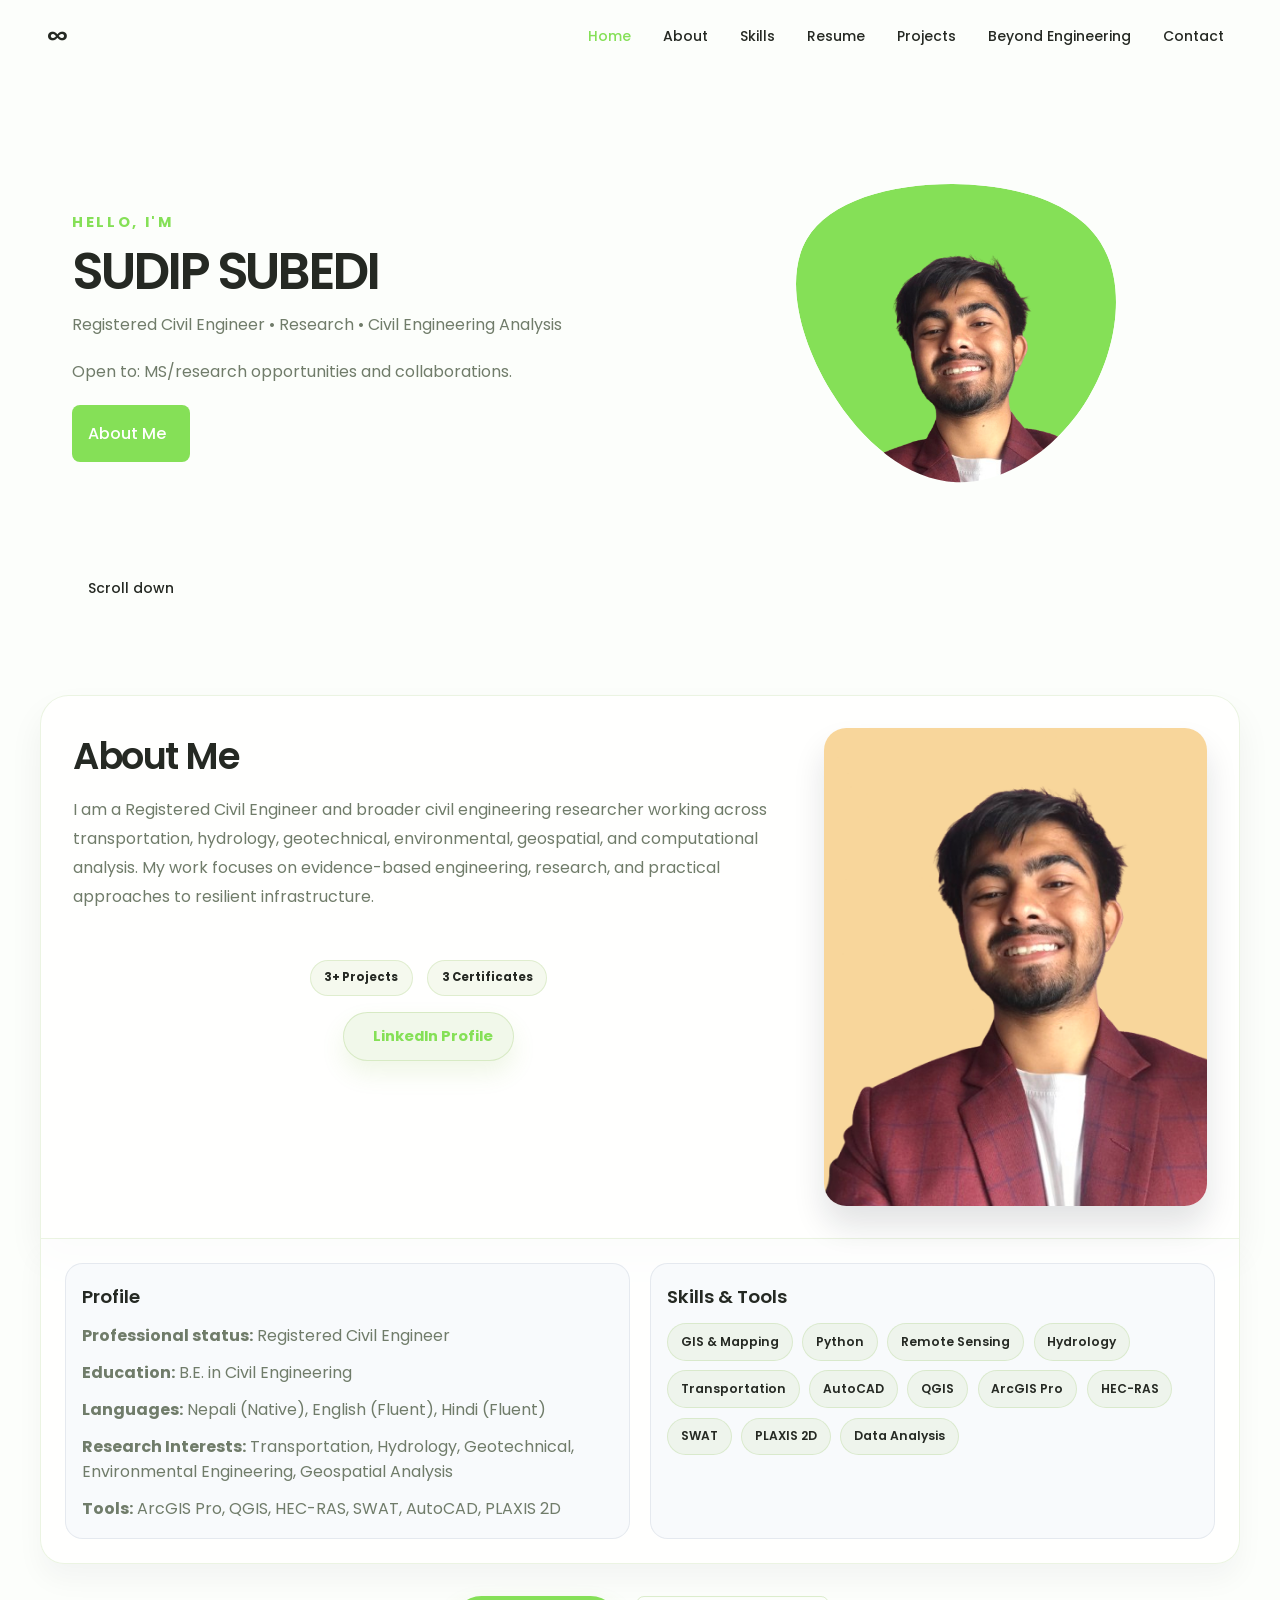
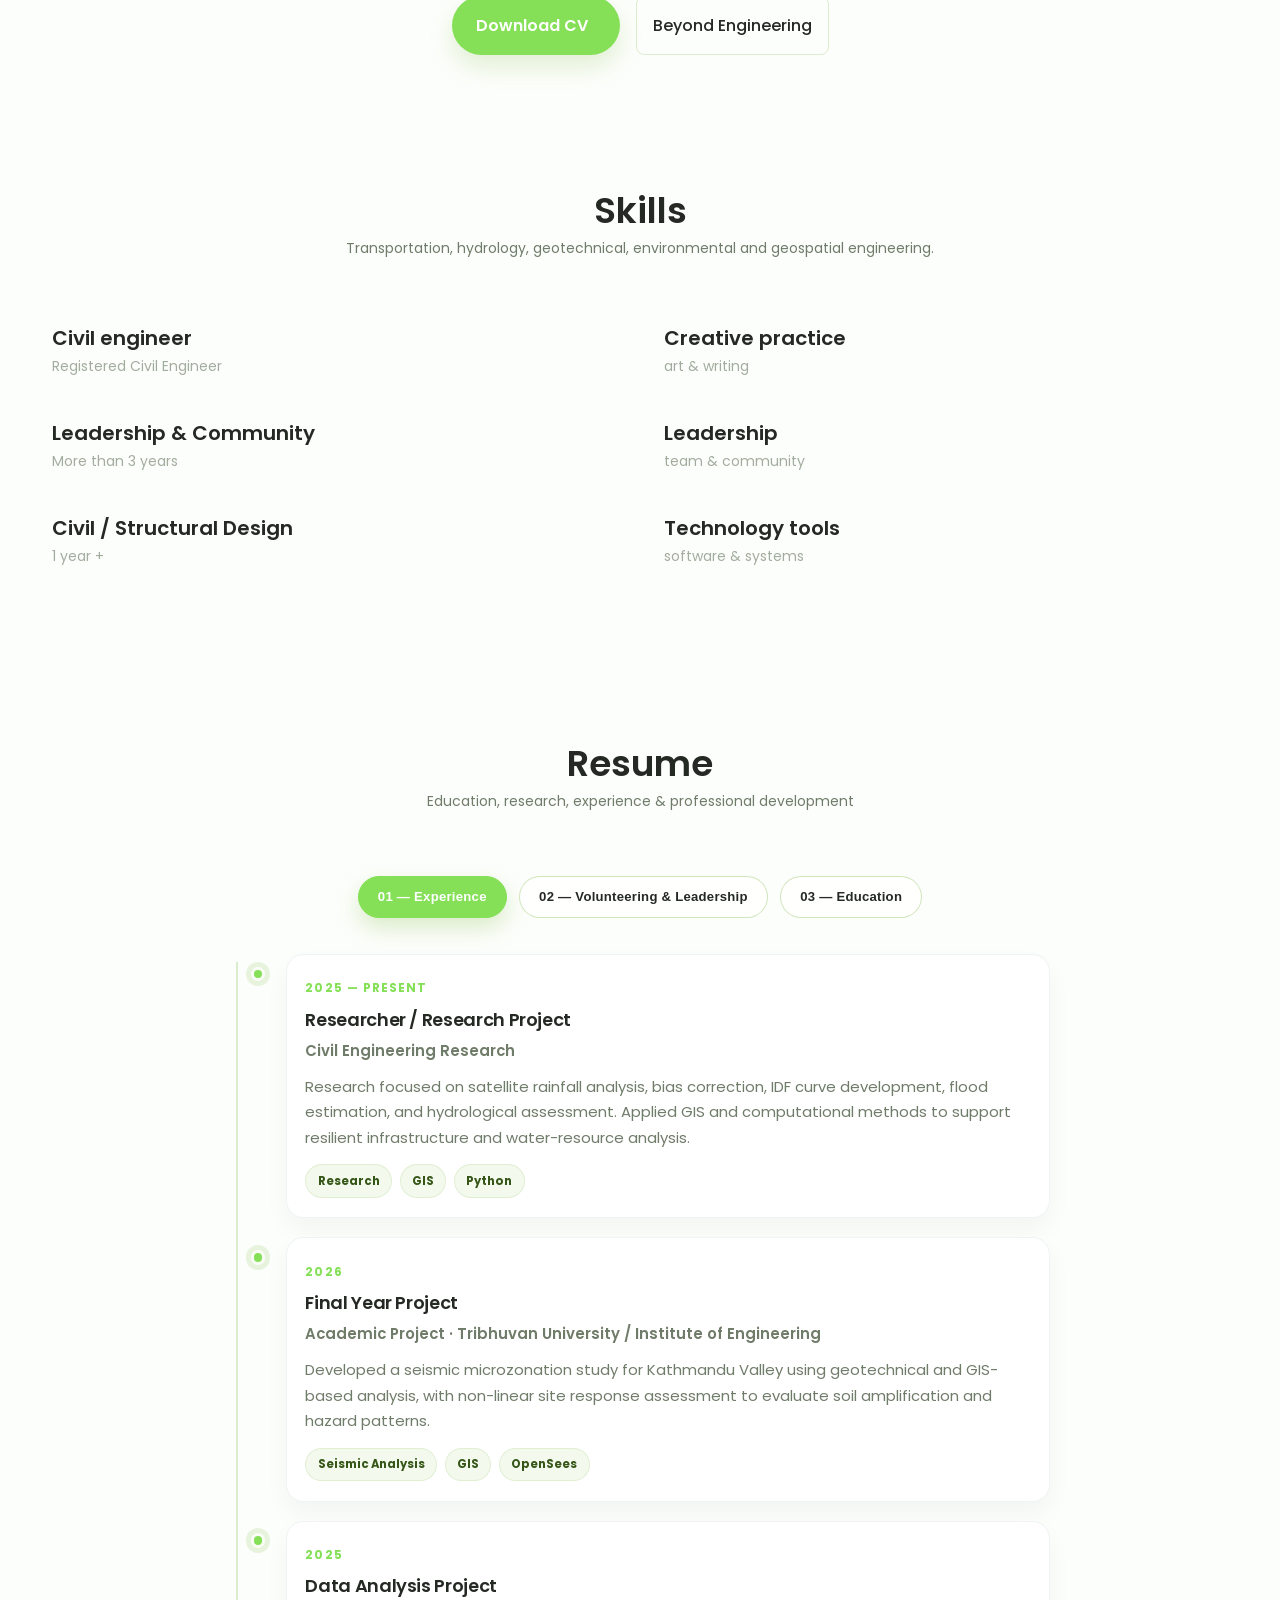
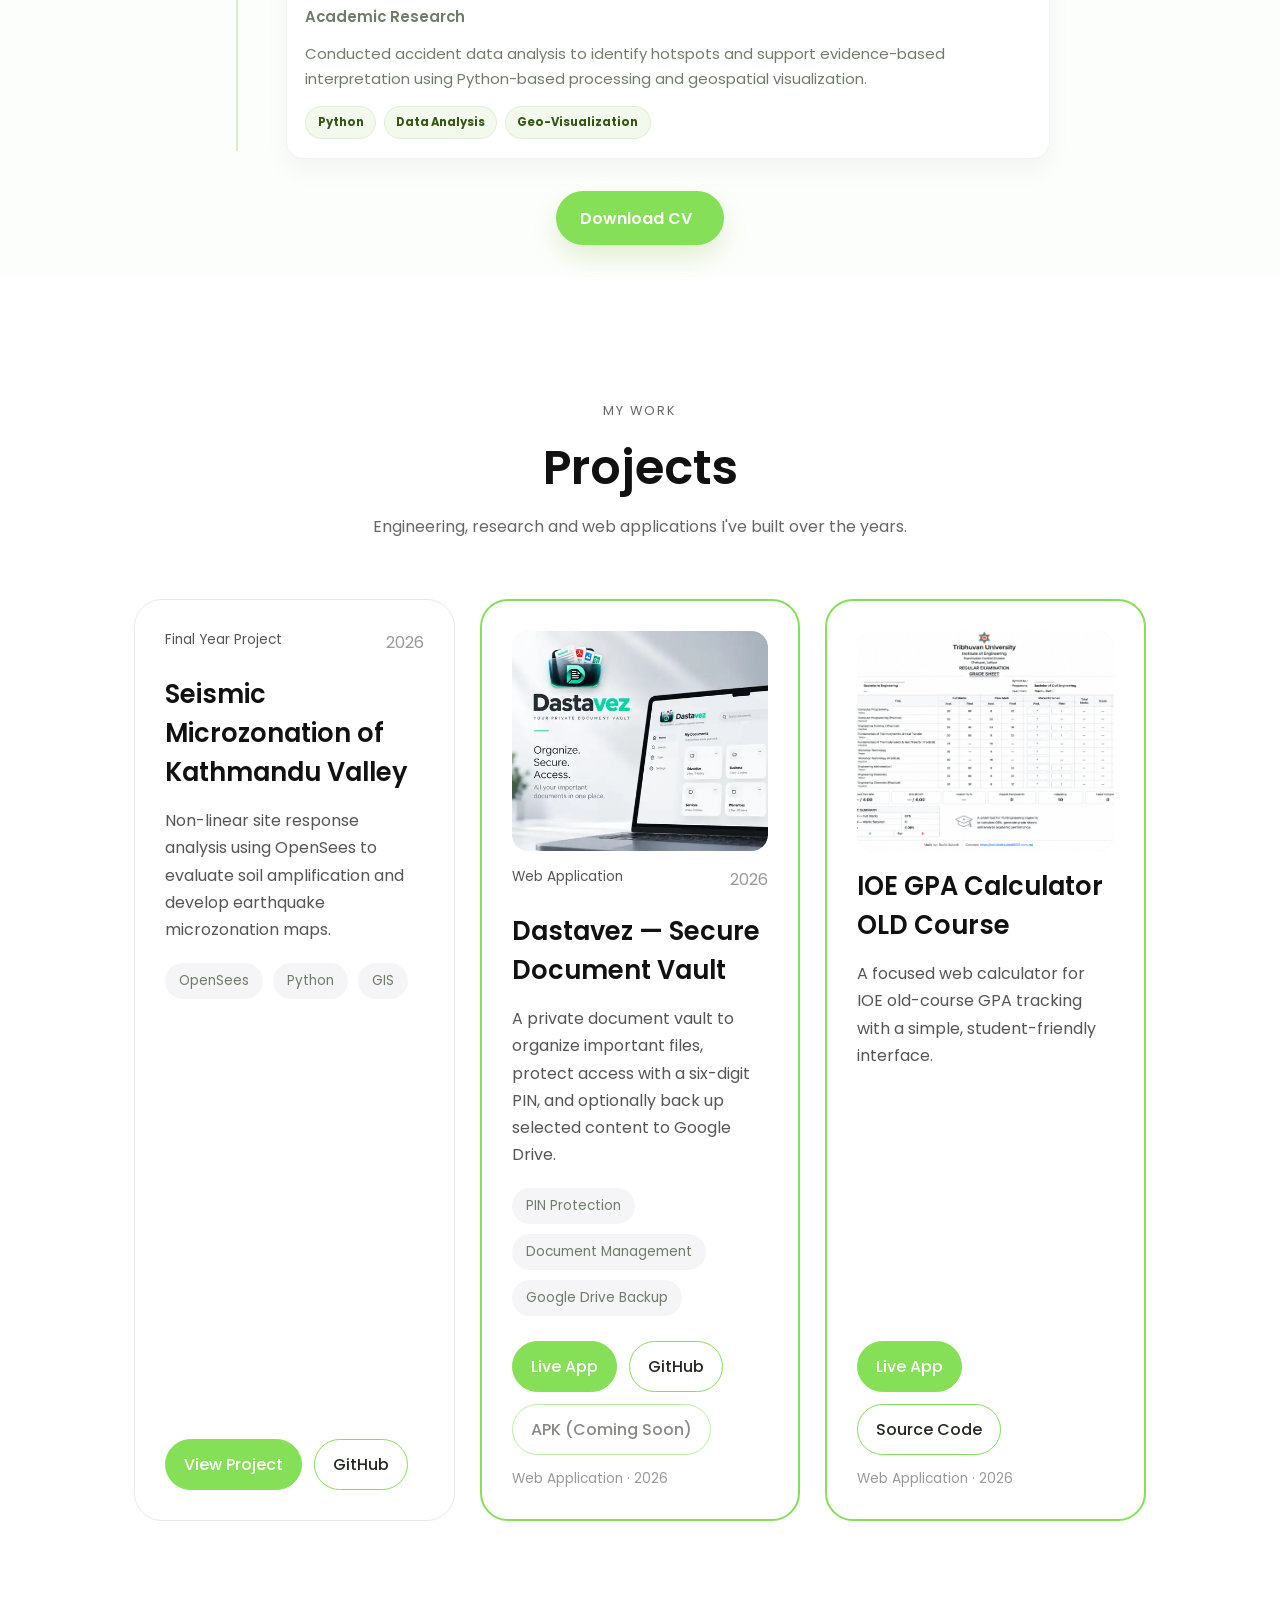
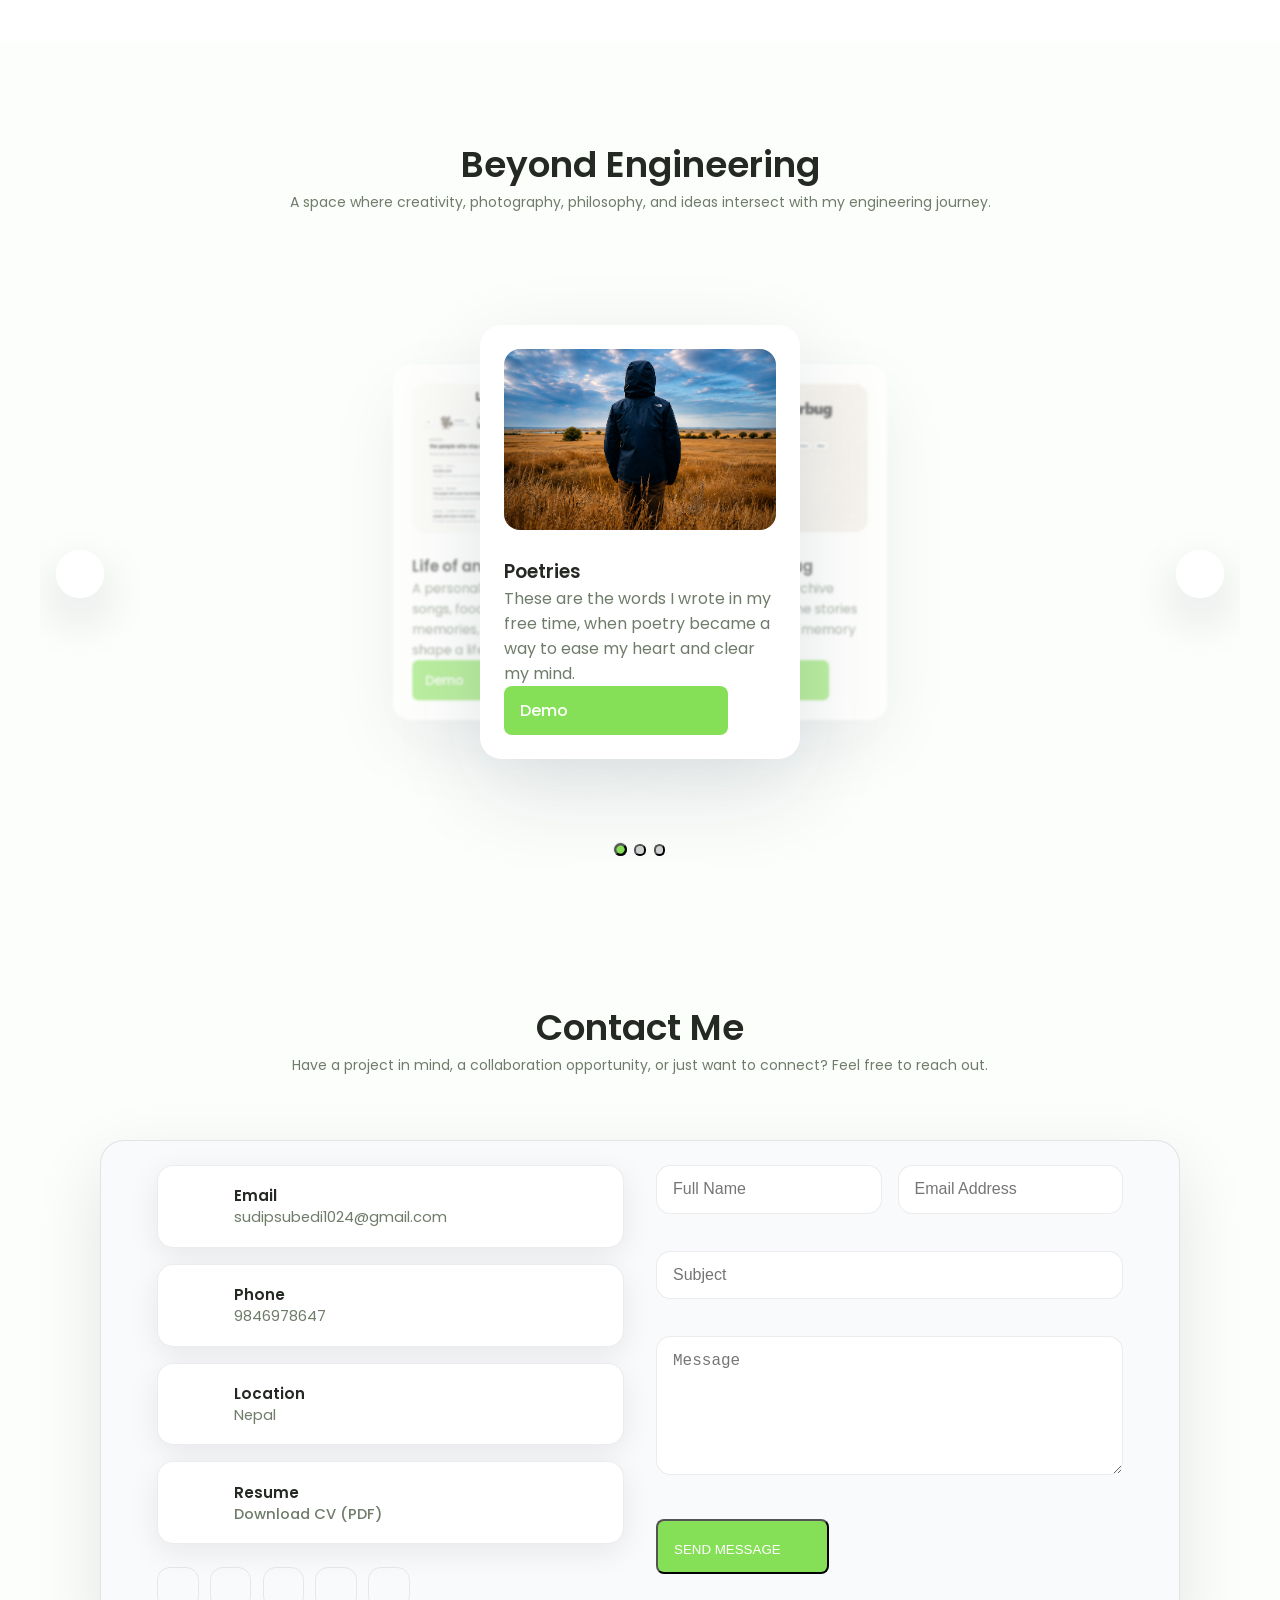
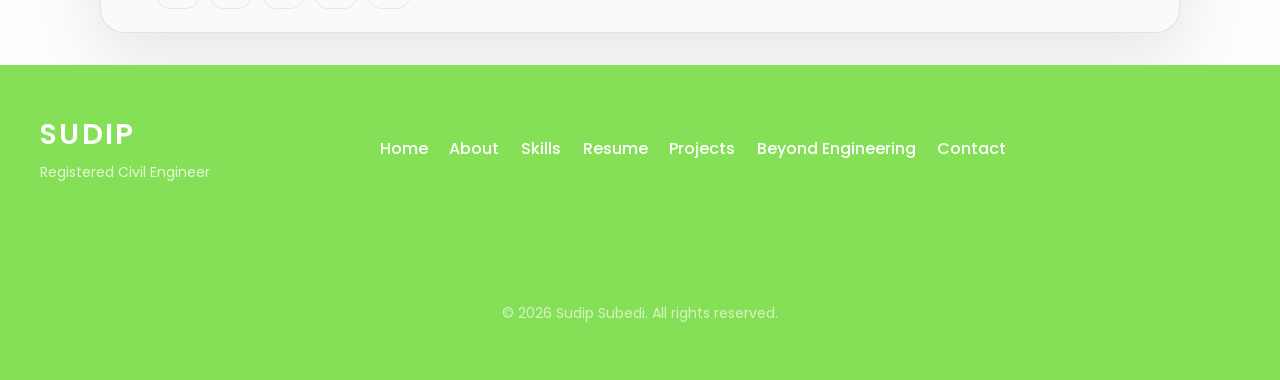
==== index.html @ 1205da7f "Add Dastavez project poster and links" ====
<!DOCTYPE html>

<html lang="en">
<head>
<meta charset="utf-8"/>
<meta content="width=device-width, initial-scale=1.0" name="viewport"/>
<link href="https://unicons.iconscout.com/release/v4.0.0/css/line.css" rel="stylesheet"/>
<link href="assets/css/swiper-bundle.min.css" rel="stylesheet"/>
<link href="styles.css?v=20261007" rel="stylesheet"/>

<link href="img/infinity-favicon-v2.svg" rel="icon" type="image/svg+xml">
<script>
(() => {
  try {
    const saved = localStorage.getItem('selected-theme');
    const prefersDark = window.matchMedia && window.matchMedia('(prefers-color-scheme: dark)').matches;
    if (saved === 'dark' || (!saved && prefersDark)) {
      document.documentElement.classList.add('dark-theme');
      document.documentElement.dataset.theme = 'dark';
    }
  } catch (e) {}
})();
</script>
<meta name="description" content="Sudip Subedi — Registered Civil Engineer and broader civil engineering researcher working across transportation, hydrology, geotechnical and environmental engineering.">
<meta name="theme-color" content="#7bb63c">
<meta property="og:title" content="Sudip Subedi | Registered Civil Engineer &amp; Researcher">
<meta property="og:description" content="Registered Civil Engineer and civil engineering researcher working across transportation, hydrology, geotechnical and environmental engineering.">
<meta property="og:type" content="website">
<meta property="og:image" content="img/S.jpg">
<meta name="twitter:card" content="summary_large_image">
<meta name="twitter:title" content="Sudip Subedi | Registered Civil Engineer &amp; Researcher">
<meta name="twitter:description" content="Registered Civil Engineer and civil engineering researcher working across transportation, hydrology, geotechnical and environmental engineering.">
<title>Sudip Subedi | Registered Civil Engineer &amp; Researcher</title>


    <style>
      /* Featured GPA project poster */
      .project-card.featured .project-poster {
        width: 100%;
        height: 220px;
        margin: 0 0 16px;
        display: flex;
        justify-content: center;
        align-items: center;
        overflow: hidden;
        border-radius: 1rem;
        background: #f5f5f5;
      }

      .project-card.featured .project-poster img {
        display: block;
        width: 100%;
        height: 100%;
        object-fit: cover;
        border-radius: 1rem;
      }

      @media (max-width: 600px) {
        .project-card.featured .project-poster {
          height: 180px;
        }
      }

      .project-card.featured .project-meta {
        margin-top: 14px;
        color: #999;
        font-size: .85rem;
      }

      .project-links .apk-disabled {
        appearance: none;
        font: inherit;
        padding: 12px 18px;
        border-radius: 999px;
        border: 1px solid var(--first-color);
        background: transparent;
        color: var(--title-color);
        font-weight: 500;
        opacity: .55;
        cursor: not-allowed;
      }

      .project-links .apk-disabled:disabled {
        opacity: .55;
        cursor: not-allowed;
      }
    </style>
</head>
<body>
<a class="skip-link" href="#main-content">Skip to content</a>
<header class="header" id="header">
<nav class="nav container">
<a class="nav__logo" href="#home" aria-label="Sudip Subedi home">∞</a>
<div class="nav__menu" id="nav-menu">
<ul class="nav__list grid">
<li class="nav__item">
<a class="nav__link active-link" href="#home">
<i class="uil uil-estate nav__icon"></i> Home
</a>
</li>
<li class="nav__item">
<a class="nav__link" href="#about">
<i class="uil uil-user nav__icon"></i> About
</a>
</li>
<li class="nav__item">
<a class="nav__link" href="#skills">
<i class="uil uil-file-alt nav__icon"></i> Skills
</a>
</li>

      <li class="nav__item">
        <a class="nav__link" href="#qualification">
          <i class="uil uil-graduation-cap nav__icon"></i> Resume
        </a>
      </li>

      <li class="nav__item">
        <a class="nav__link" href="#projects">
          <i class="uil uil-briefcase-alt nav__icon"></i>Projects
        </a>
      </li>

      <li class="nav__item">
  <a class="nav__link" href="#portfolio">
    <i class="uil uil-scenery nav__icon"></i> Beyond Engineering
  </a>
</li>

      <li class="nav__item">
        <a class="nav__link" href="#contact">
          <i class="uil uil-message nav__icon"></i> Contact
        </a>
      </li>

    </ul>
    <button class="nav__close" id="nav-close" type="button" aria-label="Close navigation"><i class="uil uil-times" aria-hidden="true"></i></button>
  </div>
  <div class="nav__btns">
<button class="change-theme" id="theme-button" type="button" aria-label="Toggle dark mode"><i class="uil uil-moon" aria-hidden="true"></i></button>
<div class="nav__toggle" id="nav-toggle" role="button" tabindex="0" aria-expanded="false" aria-controls="nav-menu" aria-label="Open navigation"><i class="uil uil-apps" aria-hidden="true"></i></div>
</div>
</nav>
</header>
<main class="main" id="main-content">
<section class="home section" id="home">
  <div class="home__container container grid">
    <div class="home__content grid">
      <div class="home__social">
        <a class="home__social-icon" href="https://www.linkedin.com/in/sudip-subedi-bb3b39237/" target="_blank" rel="noopener noreferrer" aria-label="LinkedIn">
          <i class="uil uil-linkedin-alt"></i>
        </a>
        <a class="home__social-icon" href="https://x.com/Sudiptweetss" target="_blank" rel="noopener noreferrer" aria-label="X / Twitter">
          <i class="uil uil-twitter-alt"></i>
        </a>
        <a class="home__social-icon" href="https://github.com/sudipsubedii" target="_blank" rel="noopener noreferrer" aria-label="GitHub">
          <i class="uil uil-github-alt"></i>
        </a>
        <a class="home__social-icon" href="https://www.youtube.com/@the.halleys" target="_blank" rel="noopener noreferrer" aria-label="YouTube">
          <i class="uil uil-youtube"></i>
        </a>
      </div>

      <div class="home__img">
        <svg class="home__blob" viewBox="0 0 200 187" xmlns="http://www.w3.org/2000/svg" xmlns:xlink="http://www.w3.org/1999/xlink">
          <mask id="mask0" mask-type="alpha">
            <path d="M190.312 36.4879C206.582 62.1187 201.309 102.826 182.328 134.186C163.346 165.547 130.807 187.559 100.226 186.353C69.6454 185.297 41.0228 161.023 21.7403 129.362C2.45775 97.8511 -7.48481 59.1033 6.67581 34.5279C20.9871 10.1032 59.7028 -0.149132 97.9666 0.00163737C136.23 0.303176 174.193 10.857 190.312 36.4879Z"></path>
          </mask>
          <g mask="url(#mask0)">
            <path d="M190.312 36.4879C206.582 62.1187 201.309 102.826 182.328 134.186C163.346 165.547 130.807 187.559 100.226 186.353C69.6454 185.297 41.0228 161.023 21.7403 129.362C2.45775 97.8511 -7.48481 59.1033 6.67581 34.5279C20.9871 10.1032 59.7028 -0.149132 97.9666 0.00163737C136.23 0.303176 174.193 10.857 190.312 36.4879Z"></path>
            <image class="home__blob-img" x="12" y="18" xlink:href="img/IMG_7917-removebg-preview.png"></image>
          </g>
        </svg>
      </div>

      <div class="home__data">
        <p class="about__hello">HELLO, I'M</p>
        <h1 class="about__name">SUDIP SUBEDI</h1>
        <p class="about__tagline">Registered Civil Engineer • Research • Civil Engineering Analysis               

        </p>
        <p class="about__tagline about__availability">Open to: MS/research opportunities and collaborations.</p>

        <a class="button button--flex" href="#about">
          About Me <i class="uil uil-arrow-right button__icon"></i>
        </a>
      </div>
    </div>

    <div class="home__scroll">
      <a class="home__scroll-button button--flex" href="#about">
        <i class="uil uil-mouse-alt home__scroll-mouse"></i>
        <span class="home__scroll-name">Scroll down</span>
        <i class="uil uil-arrow-down home__scroll-arrow"></i>
      </a>
    </div>
  </div>
</section>
<!-- Get In Touch section (moved below Portfolio) -->
<!-- Will be inserted just above the footer by rearranging the document structure -->
<section class="about section" id="about" data-anim="fade-up">
  <div class="container">
    <div class="about__hero">
      <div class="about__hero-copy">
        <h2>About Me</h2>
        <p>
          I am a Registered Civil Engineer and broader civil engineering researcher working across transportation, hydrology, geotechnical, environmental, geospatial, and computational analysis. My work focuses on evidence-based engineering, research, and practical approaches to resilient infrastructure.
        </p>
        <div class="about__stats-actions" aria-label="Profile actions">
          <div class="about__quick-stats" aria-label="Profile summary">
            <span>3+ Projects</span>
            <span>3 Certificates</span>
          </div>

          <a class="about__linkedin-link" href="https://www.linkedin.com/in/sudip-subedi-bb3b39237/" target="_blank" rel="noopener" aria-label="LinkedIn profile">
            <i class="uil uil-linkedin-alt"></i>
            <span>LinkedIn Profile</span>
          </a>
        </div>
      </div>

      <div class="about__hero-image">
        <img alt="Sudip Subedi portrait" class="about__portrait" src="img/evory bg sudip prt 2.png" />
      </div>
    </div>

    <div class="about__details-panel">
      <div class="about__details-intro">
        
      </div>

      <div class="about__detail-grid">
        <div class="about__detail-card">
          <h3>Profile</h3>
          <ul>
            <li><strong>Professional status:</strong> Registered Civil Engineer</li>
            <li><strong>Education:</strong> B.E. in Civil Engineering</li>
            <li><strong>Languages:</strong> Nepali (Native), English (Fluent), Hindi (Fluent)</li>
            <li><strong>Research Interests:</strong> Transportation, Hydrology, Geotechnical, Environmental Engineering, Geospatial Analysis</li>
            <li><strong>Tools:</strong> ArcGIS Pro, QGIS, HEC-RAS, SWAT, AutoCAD, PLAXIS 2D</li>
          </ul>
        </div>

        <div class="about__detail-card">
          <h3>Skills &amp; Tools</h3>
          <div class="about__skill-grid">
            <span>GIS &amp; Mapping</span>
            <span>Python</span>
            <span>Remote Sensing</span>
            <span>Hydrology</span>
            <span>Transportation</span>
            <span>AutoCAD</span>
            <span>QGIS</span>
            <span>ArcGIS Pro</span>
            <span>HEC-RAS</span>
            <span>SWAT</span>
            <span>PLAXIS 2D</span>
            <span>Data Analysis</span>
          </div>
        </div>
      </div>
    </div>

    <div class="about__cta-row">
      <a class="button button--flex about__download" href="sudip-subedi-cv.pdf" download>
        Download CV
        <i class="uil uil-download-alt button__icon"></i>
      </a>
      <a class="button button--flex button--ghost" href="#portfolio">
        Beyond Engineering
      </a>
    </div>
  </div>
</section>
<section class="skills section" id="skills">
<h2 class="section__title">Skills</h2>
<span class="section__subtitle">Transportation, hydrology, geotechnical, environmental and geospatial engineering.</span>
<div class="skills__container container grid">
  <div>
    <div class="skills__content skills__close">
      <div class="skills__header">
        <i class="uil uil-constructor skills__icon"></i>
        <div>
          <h2 class="skills__title">Civil engineer</h2>
          <span class="skills__subtitle">Registered Civil Engineer</span>
        </div>
        <i class="uil uil-angle-down skills__arrow"></i>
      </div>
      <div class="skills__list grid">
        <div class="skills__data">
          <div class="skills__titles">
            <h3 class="skills__name">Transportation</h3>
            <span class="skills__number"></span>
          </div>
          <div class="skills__bar">
            <span class="skills__percentage skills__html"></span>
          </div>
        </div>
        <div class="skills__data">
          <div class="skills__titles">
            <h3 class="skills__name">Water resources</h3>
            <span class="skills__number"></span>
          </div>
          <div class="skills__bar">
            <span class="skills__percentage skills__css"></span>
          </div>
        </div>
        <div class="skills__data">
          <div class="skills__titles">
            <h3 class="skills__name">Geotechnical</h3>
            <span class="skills__number"></span>
          </div>
          <div class="skills__bar">
            <span class="skills__percentage skills__js"></span>
          </div>
        </div>
        <div class="skills__data">
          <div class="skills__titles">
            <h3 class="skills__name">Environmental</h3>
            <span class="skills__number"></span>
          </div>
          <div class="skills__bar">
            <span class="skills__percentage skills__react"></span>
          </div>
        </div>
      </div>
    </div>
    <div class="skills__content skills__close">
      <div class="skills__header">
        <i class="uil uil-water skills__icon"></i>
        <div>
          <h2 class="skills__title">Leadership &amp; Community</h2>
          <span class="skills__subtitle">More than 3 years</span>
        </div>
        <i class="uil uil-angle-down skills__arrow"></i>
      </div>
      <div class="skills__list grid">
        <div class="skills__data">
          <div class="skills__titles">
            <h3 class="skills__name">Treasurer, Himalayan Civil Club</h3>
            <span class="skills__number"></span>
          </div>
          <div class="skills__bar">
            <span class="skills__percentage skills__php"></span>
          </div>
        </div>
        <div class="skills__data">
          <div class="skills__titles">
            <h3 class="skills__name">President, Steam Aroma</h3>
            <span class="skills__number"></span>
          </div>
          <div class="skills__bar">
            <span class="skills__percentage skills__node"></span>
          </div>
        </div>
        <div class="skills__data">
          <div class="skills__titles">
            <h3 class="skills__name">Volunteer, COVID-19 Support</h3>
            <span class="skills__number"></span>
          </div>
          <div class="skills__bar">
            <span class="skills__percentage skills__firebase"></span>
          </div>
        </div>
        <div class="skills__data">
          <div class="skills__titles">
            <h3 class="skills__name">Member, ECO-Club of Chitwan</h3>
            <span class="skills__number"></span>
          </div>
          <div class="skills__bar">
            <span class="skills__percentage skills__python"></span>
          </div>
        </div>
      </div>
    </div>
    <div class="skills__content skills__close">
      <div class="skills__header">
        <i class="uil uil-swatchbook skills__icon"></i>
        <div>
          <h2 class="skills__title">Civil / Structural Design</h2>
          <span class="skills__subtitle">1 year +</span>
        </div>
        <i class="uil uil-angle-down skills__arrow"></i>
      </div>
      <div class="skills__list grid">
        <div class="skills__data">
          <div class="skills__titles">
            <h3 class="skills__name">AutoCAD</h3>
            <span class="skills__number"></span>
          </div>
          <div class="skills__bar">
            <span class="skills__percentage skills__figma"></span>
          </div>
        </div>
        <div class="skills__data">
          <div class="skills__titles">
            <h3 class="skills__name">SketchUp</h3>
            <span class="skills__number"></span>
          </div>
          <div class="skills__bar">
            <span class="skills__percentage skills__sketch"></span>
          </div>
        </div>
        <div class="skills__data">
          <div class="skills__titles">
            <h3 class="skills__name">ETABS</h3>
            <span class="skills__number"></span>
          </div>
          <div class="skills__bar">
            <span class="skills__percentage skills__sketch"></span>
          </div>
        </div>
        <div class="skills__data">
          <div class="skills__titles">
            <h3 class="skills__name">Revit</h3>
            <span class="skills__number"></span>
          </div>
          <div class="skills__bar">
            <span class="skills__percentage skills__photoshop"></span>
          </div>
        </div>
      </div>
    </div>
  </div>

  <div>
    <div class="skills__content skills__close">
      <div class="skills__header">
        <i class="uil uil-lightbulb-alt skills__icon"></i>
        <div>
          <h2 class="skills__title">Creative practice</h2>
          <span class="skills__subtitle">art & writing</span>
        </div>
        <i class="uil uil-angle-down skills__arrow"></i>
      </div>
      <div class="skills__list grid">
        <div class="skills__data">
          <div class="skills__titles">
            <h3 class="skills__name">Painting</h3>
            <span class="skills__number"></span>
          </div>
          <div class="skills__bar">
            <span class="skills__percentage skills__react"></span>
          </div>
        </div>
        <div class="skills__data">
          <div class="skills__titles">
            <h3 class="skills__name">Poetry</h3>
            <span class="skills__number"></span>
          </div>
          <div class="skills__bar">
            <span class="skills__percentage skills__js"></span>
          </div>
        </div>
        <div class="skills__data">
          <div class="skills__titles">
            <h3 class="skills__name">Design thinking</h3>
            <span class="skills__number"></span>
          </div>
          <div class="skills__bar">
            <span class="skills__percentage skills__css"></span>
          </div>
        </div>
      </div>
    </div>
    <div class="skills__content skills__close">
      <div class="skills__header">
        <i class="uil uil-user-check skills__icon"></i>
        <div>
          <h2 class="skills__title">Leadership</h2>
          <span class="skills__subtitle">team & community</span>
        </div>
        <i class="uil uil-angle-down skills__arrow"></i>
      </div>
      <div class="skills__list grid">
        <div class="skills__data">
          <div class="skills__titles">
            <h3 class="skills__name">Team coordination</h3>
            <span class="skills__number"></span>
          </div>
          <div class="skills__bar">
            <span class="skills__percentage skills__html"></span>
          </div>
        </div>
        <div class="skills__data">
          <div class="skills__titles">
            <h3 class="skills__name">Public speaking</h3>
            <span class="skills__number"></span>
          </div>
          <div class="skills__bar">
            <span class="skills__percentage skills__node"></span>
          </div>
        </div>
        <div class="skills__data">
          <div class="skills__titles">
            <h3 class="skills__name">Event planning</h3>
            <span class="skills__number"></span>
          </div>
          <div class="skills__bar">
            <span class="skills__percentage skills__firebase"></span>
          </div>
        </div>
      </div>
    </div>
    <div class="skills__content skills__close">
      <div class="skills__header">
        <i class="uil uil-brain skills__icon"></i>
        <div>
          <h2 class="skills__title">Technology tools</h2>
          <span class="skills__subtitle">software & systems</span>
        </div>
        <i class="uil uil-angle-down skills__arrow"></i>
      </div>
      <div class="skills__list grid">
        <div class="skills__data">
          <div class="skills__titles">
            <h3 class="skills__name">Python</h3>
            <span class="skills__number"></span>
          </div>
          <div class="skills__bar">
            <span class="skills__percentage skills__python"></span>
          </div>
        </div>
        <div class="skills__data">
          <div class="skills__titles">
            <h3 class="skills__name">GIS tools</h3>
            <span class="skills__number"></span>
          </div>
          <div class="skills__bar">
            <span class="skills__percentage skills__css"></span>
          </div>
        </div>
        <div class="skills__data">
          <div class="skills__titles">
            <h3 class="skills__name">Data Analysis</h3>
            <span class="skills__number"></span>
          </div>
          <div class="skills__bar">
            <span class="skills__percentage skills__figma"></span>
          </div>
        </div>
      </div>
    </div>
  </div>
</div>
</section>
<section class="qualification section" id="qualification">
  <div class="container">
    <div class="section-heading">
      <h2 class="section__title">Resume</h2>
      <span class="section__subtitle">Education, research, experience &amp; professional development</span>
    </div>

    <div class="qual-tabs" role="tablist" aria-label="Resume sections">
      <button id="tab-experience" class="qual-tab-btn qual-tab-active" role="tab" type="button" data-tab="experience" aria-controls="experience" aria-selected="true" tabindex="0">01 — Experience</button>
      <button id="tab-volunteering" class="qual-tab-btn" role="tab" type="button" data-tab="volunteering" aria-controls="volunteering" aria-selected="false" tabindex="-1">02 — Volunteering &amp; Leadership</button>
      <button id="tab-education" class="qual-tab-btn" role="tab" type="button" data-tab="education" aria-controls="education" aria-selected="false" tabindex="-1">03 — Education</button>
    </div>

    <div id="experience" class="qual-content qual-content-active" role="tabpanel" aria-labelledby="tab-experience">
      <div class="qual-timeline">
        <article class="qual-timeline-item">
          <span class="qual-timeline-marker"></span>
          <div class="qual-timeline-card">
            <span class="qual-period">2025 — Present</span>
            <h3>Researcher / Research Project</h3>
            <p class="qual-org">Civil Engineering Research</p>
            <p>Research focused on satellite rainfall analysis, bias correction, IDF curve development, flood estimation, and hydrological assessment. Applied GIS and computational methods to support resilient infrastructure and water-resource analysis.</p>
            <div class="qual-tags">
              <span>Research</span>
              <span>GIS</span>
              <span>Python</span>
            </div>
          </div>
        </article>

        <article class="qual-timeline-item">
          <span class="qual-timeline-marker"></span>
          <div class="qual-timeline-card">
            <span class="qual-period">2026</span>
            <h3>Final Year Project</h3>
            <p class="qual-org">Academic Project · Tribhuvan University / Institute of Engineering</p>
            <p>Developed a seismic microzonation study for Kathmandu Valley using geotechnical and GIS-based analysis, with non-linear site response assessment to evaluate soil amplification and hazard patterns.</p>
            <div class="qual-tags">
              <span>Seismic Analysis</span>
              <span>GIS</span>
              <span>OpenSees</span>
            </div>
          </div>
        </article>

        <article class="qual-timeline-item">
          <span class="qual-timeline-marker"></span>
          <div class="qual-timeline-card">
            <span class="qual-period">2025</span>
            <h3>Data Analysis Project</h3>
            <p class="qual-org">Academic Research</p>
            <p>Conducted accident data analysis to identify hotspots and support evidence-based interpretation using Python-based processing and geospatial visualization.</p>
            <div class="qual-tags">
              <span>Python</span>
              <span>Data Analysis</span>
              <span>Geo-Visualization</span>
            </div>
          </div>
        </article>
      </div>
    </div>

    <div id="volunteering" class="qual-content" role="tabpanel" aria-labelledby="tab-volunteering">
  <div class="qual-timeline">

    <!-- Treasurer -->
    <article class="qual-timeline-item">
      <span class="qual-timeline-marker"></span>

      <div class="qual-timeline-card education-card">

        <div class="education-logo">
          <img src="img/Himalayan-Civil-Club-logo.png"
               alt="Himalayan Civil Club logo">
        </div>

        <div class="education-card-content">
          <span class="qual-period">2023 — 2024</span>

          <h3>Treasurer</h3>

          <p class="qual-org">
            Himalayan Civil Club
          </p>

          <p>
            Supported student organization operations and coordinated
            activities that promoted academic engagement and civil
            engineering community participation.
          </p>

          <div class="qual-tags">
            <span>Leadership</span>
            <span>Coordination</span>
          </div>
        </div>

      </div>
    </article>


    <!-- President -->
    <article class="qual-timeline-item">
      <span class="qual-timeline-marker"></span>

      <div class="qual-timeline-card education-card">

        <div class="education-logo">
          <img src="img/Steam-Aroma-logo.png"
               alt="Steam Aroma logo">
        </div>

        <div class="education-card-content">
          <span class="qual-period">2022 — 2024</span>

          <h3>President</h3>

          <p class="qual-org">
            Steam Aroma
          </p>

          <p>
            Led student initiatives and coordinated community-oriented
            activities that encouraged discussion, collaboration, and
            organizational development.
          </p>

          <div class="qual-tags">
            <span>Leadership</span>
            <span>Event Coordination</span>
          </div>
        </div>

      </div>
    </article>


    <!-- Volunteer -->
    <article class="qual-timeline-item">
      <span class="qual-timeline-marker"></span>

      <div class="qual-timeline-card education-card">

        <div class="education-logo">
          <img src="img/COVID-Support-logo.png"
               alt="COVID-19 Support logo">
        </div>

        <div class="education-card-content">
          <span class="qual-period">2020 — 2021</span>

          <h3>Volunteer</h3>

          <p class="qual-org">
            COVID-19 Support
          </p>

          <p>
            Contributed to community support efforts through coordination
            and contribution to local response activities during a crisis
            period.
          </p>

          <div class="qual-tags">
            <span>Community Work</span>
            <span>Support</span>
          </div>
        </div>

      </div>
    </article>

  </div>
</div>

    <div id="education" class="qual-content" role="tabpanel" aria-labelledby="tab-education">
  <div class="qual-timeline">

    <!-- Bachelor -->
    <article class="qual-timeline-item">
      <span class="qual-timeline-marker"></span>

      <div class="qual-timeline-card education-card">

        <div class="education-logo">
          <img src="img/Tu-logo.png"
               alt="Tribhuvan University / Institute of Engineering logo">
        </div>

        <div class="education-card-content">
          <span class="qual-period">2022 — 2026</span>

          <h3>B.E. in Civil Engineering</h3>

          <p class="qual-org">
            Tribhuvan University / Institute of Engineering
          </p>

          <p>
            Focused on civil engineering fundamentals, applied analysis,
            infrastructure systems, and research-oriented technical
            development in transportation, water resources, and
            geospatial engineering.
          </p>

          <div class="qual-tags">
            <span>Engineering</span>
            <span>Research</span>
          </div>
        </div>

      </div>
    </article>


    <!-- High School -->
    <article class="qual-timeline-item">
      <span class="qual-timeline-marker"></span>

      <div class="qual-timeline-card education-card">

        <div class="education-logo">
          <img src="img/Aroma-logo.png"
               alt="Aroma College logo">
        </div>

        <div class="education-card-content">
          <span class="qual-period">2019 — 2021</span>

          <h3>High School (+2)</h3>

          <p class="qual-org">
            Aroma College
          </p>

          <p>
            Completed higher secondary education in preparation for
            engineering studies and developed the academic foundation
            for technical and research-focused civil engineering work.
          </p>

          <div class="qual-tags">
            <span>Academic Foundation</span>
          </div>
        </div>

      </div>
    </article>

  </div>
</div>

    <div class="resume__download-wrap">
      <a class="button button--flex resume__download" href="sudip-subedi-cv.pdf" download>
        Download CV
        <i class="uil uil-download-alt button__icon"></i>
      </a>
    </div>
  </div>
</section>
<section id="projects">
    <div class="container">

        <div class="section-header">
            <span>MY WORK</span>
            <h2 class="section__title">Projects</h2>
            <p>
                Engineering, research and web applications I've built over the years.
            </p>
        </div>

        <div class="projects-grid">

            <div class="project-card">
                <div class="project-top">
                    <span class="project-type">Final Year Project</span>
                    <span class="year">2026</span>
                </div>

                <h3>Seismic Microzonation of Kathmandu Valley</h3>

                <p>
                    Non-linear site response analysis using OpenSees
                    to evaluate soil amplification and develop
                    earthquake microzonation maps.
                </p>

                <div class="tech-stack">
                    <span>OpenSees</span>
                    <span>Python</span>
                    <span>GIS</span>
                </div>

                <div class="project-links">
                    <a href="#">View Project</a>
                    <a href="#">GitHub</a>
                </div>
            </div>

            <div class="project-card featured">
                <div class="project-poster">
                    <img
                        src="[data-uri]"
                        alt="Dastavez private document vault poster"
                        loading="lazy"
                        decoding="async"
                    >
                </div>

                <div class="project-top">
                    <span class="project-type">Web Application</span>
                    <span class="year">2026</span>
                </div>

                <h3>Dastavez — Secure Document Vault</h3>

                <p>
                    A private document vault to organize important files,
                    protect access with a six-digit PIN, and optionally
                    back up selected content to Google Drive.
                </p>

                <div class="tech-stack">
                    <span>PIN Protection</span>
                    <span>Document Management</span>
                    <span>Google Drive Backup</span>
                </div>

                <div class="project-links">
                    <a href="https://dastavez.pages.dev/" target="_blank" rel="noopener noreferrer">Live App</a>
                    <a href="https://github.com/sudipsubedii/dastavez" target="_blank" rel="noopener noreferrer">GitHub</a>
                    <button class="apk-disabled" type="button" disabled aria-disabled="true" title="Android APK is not available yet">APK (Coming Soon)</button>
                </div>

                <div class="project-meta">Web Application · 2026</div>
            </div>

            <div class="project-card featured">
                <!-- Replace this file with your own poster image.
                     Suggested path: img/ioe-gpa-calculator-poster.png -->
                <div class="project-poster">
                    <img
                        src="img/ioe-gpa-calculator-poster.png"
                        alt="IOE GPA Calculator OLD course poster"
                        loading="lazy"
                    >
                </div>

                <h3>IOE GPA Calculator OLD Course</h3>

                <p>
                    A focused web calculator for IOE old-course GPA
                    tracking with a simple, student-friendly interface.
                </p>

                <div class="project-links">
                    <a href="IOEcalculator.html">Live App</a>
                    <a href="#">Source Code</a>
                </div>

                <div class="project-meta">Web Application · 2026</div>
            </div>

        </div>

    </div>
</section>

    
<section class="portfolio section" id="portfolio">

  <h2 class="section__title">Beyond Engineering</h2>

  <span class="section__subtitle">
    A space where creativity, photography, philosophy, and ideas
    intersect with my engineering journey.
  </span>

  <div class="portfolio__container container">

    <div class="portfolio__stage">

      <div class="portfolio__slides">


        <!-- ==================== POETRIES ==================== -->

        <article class="portfolio__content portfolio__card" data-index="0">

          <img
            alt="Poetries"
            class="portfolio__img"
            src="img/poetry-poster.png"
          />

          <div class="portfolio__data">

            <h3 class="portfolio__title">
              Poetries
            </h3>

            <p class="portfolio__description">
              These are the words I wrote in my free time, when poetry
              became a way to ease my heart and clear my mind.
            </p>

            <a
              class="button button--flex button--small portfolio__button"
              href="poetry.html"
            >
              Demo
              <i class="uil uil-arrow-right button__icon"></i>
            </a>

          </div>

        </article>


        <!-- ==================== STORY OF A SHUTTERBUG ==================== -->

        <article class="portfolio__content portfolio__card" data-index="1">

          <img
            alt="Story of a Shutterbug"
            class="portfolio__img"
            src="img/shutterbug-poster.png"
          />

          <div class="portfolio__data">

            <h3 class="portfolio__title">
              Story of a Shutterbug
            </h3>

            <p class="portfolio__description">
              A visual photography archive where moments become
              stories — one photograph, one memory at a time.
            </p>

            <a
              class="button button--flex button--small portfolio__button"
              href="art.html"
            >
              Demo
              <i class="uil uil-arrow-right button__icon"></i>
            </a>

          </div>

        </article>


        <!-- ==================== LIFE OF AN EARTHIAN ==================== -->

        <article class="portfolio__content portfolio__card" data-index="2">

          <img
            alt="Life of an Earthian"
            class="portfolio__img"
            src="img/life-of-an-earthian-poster.png"
          />

          <div class="portfolio__data">

            <h3 class="portfolio__title">
              Life of an Earthian
            </h3>

            <p class="portfolio__description">
              A personal archive of movies, songs, food, places,
              people, memories, and the things that shape a life.
            </p>

            <a
              class="button button--flex button--small portfolio__button"
              href="autobiography.html"
            >
              Demo
              <i class="uil uil-arrow-right button__icon"></i>
            </a>

          </div>

        </article>


      </div>

    </div>


    <!-- Previous -->
    <button
      class="portfolio__nav portfolio__nav-prev"
      type="button"
      aria-label="Previous project"
    >
      <i class="uil uil-angle-left-b swiper-portfolio-icon"></i>
    </button>


    <!-- Next -->
    <button
      class="portfolio__nav portfolio__nav-next"
      type="button"
      aria-label="Next project"
    >
      <i class="uil uil-angle-right-b swiper-portfolio-icon"></i>
    </button>


    <!-- Pagination -->
    <div class="portfolio__pagination"></div>

  </div>

</section>

<!-- Get In Touch section: placed below Portfolio and above Footer -->
<section class="contact section" id="contact">
  <h2 class="section__title">Contact Me</h2>
  <span class="section__subtitle">Have a project in mind, a collaboration opportunity, or just want to connect? Feel free to reach out.</span>

  <div class="contact__box">
    <div class="contact__container container">
    <!-- boxed panel that holds left cards and right form -->
    <div class="contact__left" data-anim="fade-up">
      <div class="contact__cards">
        <article class="contact__card">
          <i class="uil uil-envelope contact__icon" aria-hidden="true"></i>
          <div>
            <h3 class="contact__card-title">Email</h3>
            <p class="contact__card-text"><a href="mailto:sudipsubedi1024@gmail.com">sudipsubedi1024@gmail.com</a></p>
          </div>
        </article>

        <article class="contact__card">
          <i class="uil uil-phone contact__icon" aria-hidden="true"></i>
          <div>
            <h3 class="contact__card-title">Phone</h3>
            <p class="contact__card-text"><a href="tel:+9779846978647">9846978647</a></p>
          </div>
        </article>

        <article class="contact__card">
          <i class="uil uil-map-pin contact__icon" aria-hidden="true"></i>
          <div>
            <h3 class="contact__card-title">Location</h3>
            <p class="contact__card-text">Nepal</p>
          </div>
        </article>

        <article class="contact__card">
          <i class="uil uil-file-download-alt contact__icon" aria-hidden="true"></i>
          <div>
            <h3 class="contact__card-title">Resume</h3>
            <p class="contact__card-text"><a class="contact__resume-link" href="sudip-subedi-cv.pdf" download>Download CV (PDF)</a></p>
          </div>
        </article>

      <div class="contact__socials">

  <!-- GitHub -->
  <a class="contact__social"
     href="https://github.com/sudipsubedii"
     target="_blank"
     rel="noopener noreferrer"
     aria-label="GitHub">
    <i class="uil uil-github"></i>
  </a>

  <!-- LinkedIn -->
  <a class="contact__social"
     href="https://www.linkedin.com/in/sudip-subedi-bb3b39237/"
     target="_blank"
     rel="noopener noreferrer"
     aria-label="LinkedIn">
    <i class="uil uil-linkedin-alt"></i>
  </a>

  <!-- Instagram -->
  <a class="contact__social"
     href="https://www.instagram.com/sudip.__/"
     target="_blank"
     rel="noopener noreferrer"
     aria-label="Instagram">
    <i class="uil uil-instagram"></i>
  </a>

  <a class="contact__social"
     href="https://x.com/Sudiptweetss"
     target="_blank"
     rel="noopener noreferrer"
     aria-label="X / Twitter">
    <i class="uil uil-twitter"></i>
  </a>

  <a class="contact__social"
     href="https://www.youtube.com/@the.halleys"
     target="_blank"
     rel="noopener noreferrer"
     aria-label="YouTube">
    <i class="uil uil-youtube"></i>
  </a>

</div>
</div>
</div>

    <div class="contact__right" data-anim="fade-up">
      <form id="contact-form" class="contact__form" action="https://formsubmit.co/ajax/sudipsubedi1024@gmail.com" method="POST" novalidate>
        <input type="hidden" name="_subject" value="New portfolio contact message" />
        <input type="hidden" name="_captcha" value="false" />
        <input type="hidden" name="_template" value="table" />
        <input type="text" name="_honey" value="" hidden tabindex="-1" autocomplete="off" aria-hidden="true" class="contact__honeypot" />
        <div class="contact__inputs grid-2">
          <div class="input__group">
            <label for="contact-name" class="sr-only">Full name</label>
            <input id="contact-name" name="name" class="contact__input" type="text" placeholder="Full Name" required />
            <small class="input__error" aria-live="polite"></small>
          </div>

          <div class="input__group">
            <label for="contact-email" class="sr-only">Email address</label>
            <input id="contact-email" name="email" class="contact__input" type="email" placeholder="Email Address" required />
            <small class="input__error" aria-live="polite"></small>
          </div>
        </div>

        <div class="input__group">
          <label for="contact-subject" class="sr-only">Subject</label>
          <input id="contact-subject" name="subject" class="contact__input" type="text" placeholder="Subject" required />
          <small class="input__error" aria-live="polite"></small>
        </div>

        <div class="input__group">
          <label for="contact-message" class="sr-only">Message</label>
          <textarea id="contact-message" name="message" class="contact__textarea" rows="6" placeholder="Message" required></textarea>
          <small class="input__error" aria-live="polite"></small>
        </div>

        <div class="contact__actions">
          <button type="submit" id="contact-submit" class="button contact__btn">
            <span class="btn__label">SEND MESSAGE</span>
            <span class="btn__spinner" aria-hidden="true"></span>
          </button>
          <div id="contact-status" class="contact__status" role="status" aria-live="polite"></div>
        </div>
      </form>
    </div>
  </div>
</section>

</main>
<footer class="footer">
  <div class="footer__bg">
    <div class="footer__container container grid">
      <div class="footer__brand">
        <h2 class="footer__title">Sudip</h2>
        <p class="footer__subtitle">Registered Civil Engineer</p>
      </div>

      <nav class="footer__nav">
        <a class="footer__link" href="#home">Home</a>
        <a class="footer__link" href="#about">About</a>
        <a class="footer__link" href="#skills">Skills</a>
        <a class="footer__link" href="#qualification">Resume</a>
        <a class="footer__link" href="#projects">Projects</a>
        <a class="footer__link" href="#portfolio">Beyond Engineering</a>
        <a class="footer__link" href="#contact">Contact</a>
      </nav>

      <div class="footer__socials">
        <a class="footer__social" href="https://www.youtube.com/@the.halleys" target="_blank" rel="noopener noreferrer" aria-label="YouTube">
          <i class="uil uil-youtube"></i>
        </a>
        <a class="footer__social" href="https://www.linkedin.com/in/sudip-subedi-bb3b39237/" target="_blank" rel="noopener noreferrer" aria-label="LinkedIn">
          <i class="uil uil-linkedin-alt"></i>
        </a>
        <a class="footer__social" href="https://github.com/sudipsubedii" target="_blank" rel="noopener noreferrer" aria-label="GitHub">
          <i class="uil uil-github-alt"></i>
        </a>
        <a class="footer__social" href="https://www.instagram.com/sudip.__/" target="_blank" rel="noopener noreferrer" aria-label="Instagram">
          <i class="uil uil-instagram"></i>
        </a>
        <a class="footer__social" href="https://x.com/Sudiptweetss" target="_blank" rel="noopener noreferrer" aria-label="X / Twitter">
          <i class="uil uil-twitter"></i>
        </a>
      </div>
    </div>

    <div class="footer__bottom">
      <p class="footer__copy">© 2026 Sudip Subedi. All rights reserved.</p>
    </div>
  </div>
</footer>
<a class="scrollup" href="#home" id="scroll-up" aria-label="Back to top">
<i class="uil uil-arrow-up scrollup__icon"></i>
</a>
<script data-cfasync="false" src="/cdn-cgi/scripts/5c5dd728/cloudflare-static/email-decode.min.js"></script>
<script src="main.js?v=20261007"></script>
---- styles.css ----
/*==================== GOOGLE FONTS ====================*/

@import url('https://fonts.googleapis.com/css2?family=Poppins:wght@400;500;600&display=swap');
/*==================== VARIABLES CSS ====================*/

:root {
    --header-height: 3rem;
    /*========== Colors ==========*/
    /* Change favorite color */
    --hue-color: 100;
    /*Purple 250 - Green 142 - Blue 230 - Pink 340*/
    /* HSL color mode */
    --page-bg: hsl(var(--hue-color), 60%, 99%);
    --first-color: hsl(var(--hue-color), 69%, 61%);
    --first-color-second: hsl(var(--hue-color), 69%, 61%);
    --first-color-alt: hsl(var(--hue-color), 57%, 53%);
    --first-color-lighter: hsl(var(--hue-color), 92%, 85%);
    --title-color: hsl(var(--hue-color), 8%, 15%);
    --text-color: hsl(var(--hue-color), 8%, 45%);
    --text-color-light: hsl(var(--hue-color), 8%, 65%);
    --input-color: hsl(var(--hue-color), 70%, 96%);
    --body-color: var(--page-bg);
    --container-color: #fff;
    --section-card-color: rgba(255, 255, 255, .94);
    --section-border-color: rgba(15, 23, 42, .08);
    --section-text-muted: var(--text-color-light);
    --scroll-bar-color: hsl(var(--hue-color), 12%, 90%);
    --scroll-thumb-color: hsl(var(--hue-color), 12%, 80%);
    /*========== Font and typography ==========*/
    --body-font: 'Poppins', sans-serif;
    /* .5rem = 8px, 1rem = 16px, 1.5rem = 24px ... */
    --big-font-size: 2rem;
    --h1-font-size: 1.5rem;
    --h2-font-size: 1.25rem;
    --h3-font-size: 1.125rem;
    --normal-font-size: .938rem;
    --small-font-size: .813rem;
    --smaller-font-size: .75rem;
    /*========== Font weight ==========*/
    --font-medium: 500;
    --font-semi-bold: 600;
    /*========== Margenes Bottom ==========*/
    /* .25rem = 4px, .5rem = 8px, .75rem = 12px ... */
    --mb-0-25: .25rem;
    --mb-0-5: .5rem;
    --mb-0-75: .75rem;
    --mb-1: 1rem;
    --mb-1-5: 1.5rem;
    --mb-2: 2rem;
    --mb-2-5: 2.5rem;
    --mb-3: 3rem;
    /*========== z index ==========*/
    --z-tooltip: 10;
    --z-fixed: 100;
    --z-modal: 1000;
}

/* Font size for large devices */

@media screen and (min-width: 968px) {
    :root {
        --big-font-size: 3rem;
        --h1-font-size: 2.25rem;
        --h2-font-size: 1.5rem;
        --h3-font-size: 1.25rem;
        --normal-font-size: 1rem;
        --small-font-size: .875rem;
        --smaller-font-size: .813rem;
    }
}

/*========== Variables Dark theme ==========*/

body.dark-theme, html.dark-theme, html[data-theme="dark"] {
    /* HSL color mode */
    --dark-page-bg: hsl(var(--hue-color), 22%, 9%);
    --dark-header-bg: hsl(var(--hue-color), 22%, 11%);
    --dark-surface-bg: hsl(var(--hue-color), 18%, 14%);
    --dark-surface-elevated: hsl(var(--hue-color), 18%, 17%);
    --dark-border: rgba(166, 213, 138, .14);
    --dark-shadow: rgba(0, 0, 0, .34);
    --page-bg: var(--dark-page-bg);
    --first-color-second: var(--dark-page-bg);
    --title-color: hsl(var(--hue-color), 18%, 95%);
    --text-color: hsl(var(--hue-color), 12%, 75%);
    --text-color-light: hsl(var(--hue-color), 10%, 65%);
    --input-color: var(--dark-surface-elevated);
    --body-color: var(--dark-page-bg);
    --container-color: var(--dark-surface-bg);
    --scroll-thumb-color: hsl(var(--hue-color), 12%, 36%);
    --scroll-bar-color: hsl(var(--hue-color), 12%, 48%);
    --section-card-color: var(--dark-surface-bg);
    --section-border-color: var(--dark-border);
    --section-text-muted: var(--text-color-light);
}

body.dark-theme .header,
body.dark-theme .nav__menu {
    background: var(--dark-header-bg);
    border-color: var(--dark-border);
}

body.dark-theme .about__hero,
body.dark-theme .about__details-panel,
body.dark-theme .about__detail-card,
body.dark-theme .about__quick-stats span,
body.dark-theme .about__stat-link,
body.dark-theme .about__skill-grid span,
body.dark-theme .button--ghost,
body.dark-theme .qual-tab-btn,
body.dark-theme .qual-timeline-card,
body.dark-theme .qualification__card,
body.dark-theme .qualification__work-card,
body.dark-theme .skills__content,
body.dark-theme .portfolio__content,
body.dark-theme .project-card,
body.dark-theme .contact__box,
body.dark-theme .contact__card,
body.dark-theme .contact__input,
body.dark-theme .contact__textarea,
body.dark-theme .footer {
    background: var(--dark-surface-bg);
    border-color: var(--dark-border);
    color: var(--title-color);
}

body.dark-theme .about__hello,
body.dark-theme .about__name,
body.dark-theme .about__tagline,
body.dark-theme .about__details-intro h2,
body.dark-theme .about__detail-card h3,
body.dark-theme .about__detail-card li,
body.dark-theme .about__quick-stats span,
body.dark-theme .about__skill-grid span,
body.dark-theme .section__title,
body.dark-theme .section__subtitle,
body.dark-theme .home__title,
body.dark-theme .home__subtitle,
body.dark-theme .home__description,
body.dark-theme .nav__link,
body.dark-theme .nav__logo,
body.dark-theme .nav__toggle,
body.dark-theme .change-theme,
body.dark-theme .button--ghost,
body.dark-theme .skills__title,
body.dark-theme .skills__name,
body.dark-theme .qual-tab-btn,
body.dark-theme .qual-timeline-card h3,
body.dark-theme .qual-timeline-card p,
body.dark-theme .qual-period,
body.dark-theme .qual-org,
body.dark-theme .project-card h3,
body.dark-theme .project-card p,
body.dark-theme .project-links a,
body.dark-theme .contact__input,
body.dark-theme .contact__textarea,
body.dark-theme .footer__link {
    color: var(--title-color);
}

body.dark-theme .about__details-intro p,
body.dark-theme .about__tagline,
body.dark-theme .about__summary,
body.dark-theme .about__detail-card li,
body.dark-theme .home__description,
body.dark-theme .section__subtitle,
body.dark-theme .skills__subtitle,
body.dark-theme .qual-timeline-card p,
body.dark-theme .project-card p,
body.dark-theme .contact__description,
body.dark-theme .footer__text {
    color: var(--text-color);
}

body.dark-theme .button--ghost {
    background: transparent;
}

body.dark-theme .about__quick-stats span,
body.dark-theme .about__stat-link,
body.dark-theme .about__skill-grid span,
body.dark-theme .qual-tags span,
body.dark-theme .qualification__badge {
    background: rgba(123, 182, 60, .12);
    border-color: rgba(123, 182, 60, .22);
    color: hsl(var(--hue-color), 62%, 82%);
}

body.dark-theme .change-theme {
    color: #f8d66d;
}

/*========== Button Dark/Light ==========*/

.nav__btns {
    display: flex;
    align-items: center;
}

.change-theme {
    font-size: 1.25rem;
    color: var(--title-color);
    margin-right: var(--mb-1);
    cursor: pointer;
    border: 0;
    background: transparent;
    padding: 0;
    font: inherit;
}

.change-theme:hover {
    color: var(--first-color);
}

/*==================== BASE ====================*/

* {
    box-sizing: border-box;
    padding: 0;
    margin: 0;
}

html {
    scroll-behavior: smooth;
}

html {
    background-color: var(--page-bg);
}

body {
    margin: 0 0 var(--header-height) 0;
    font-family: var(--body-font);
    font-size: var(--normal-font-size);
    background-color: var(--page-bg);
    color: var(--text-color);
}

.main,
.home,
.about.section,
.skills,
.qualification,
#projects,
.contact,
.footer {
    background: transparent;
}

h1,
h2,
h3,
h4 {
    color: var(--title-color);
    font-weight: var(--font-semi-bold);
}

ul {
    list-style: none;
}

a {
    text-decoration: none;
}

img {
    max-width: 100%;
    height: auto;
}

/*==================== REUSABLE CSS CLASSES ====================*/

.section {
    padding: 2rem 0 4rem;
}

.section__title {
    font-size: var(--h1-font-size);
    color: var(--title-color);
}

.section__subtitle {
    display: block;
    font-size: var(--small-font-size);
    margin-bottom: var(--mb-3);
}

.section__title,
.section__subtitle {
    text-align: center;
}

/*==================== LAYOUT ====================*/

.container {
    max-width: 768px;
    margin-left: var(--mb-1-5);
    margin-right: var(--mb-1-5);
}

.grid {
    display: grid;
    gap: 1.5rem;
}

.header {
    width: 100%;
    position: fixed;
    bottom: 0;
    left: 0;
    z-index: var(--z-fixed);
    background-color: var(--body-color);
}

/*==================== NAV ====================*/

.nav {
    max-width: 968px;
    height: var(--header-height);
    display: flex;
    justify-content: space-between;
    align-items: center;
}

.nav__toggle,
.nav__logo {
    color: var(--title-color);
    font-weight: var(--font-medium);
}

.nav__logo {
    font-size: clamp(1.8rem, 2vw, 2.2rem);
    line-height: 1;
    letter-spacing: -0.08em;
    display: inline-flex;
    align-items: center;
    justify-content: center;
    min-width: 2rem;
}

.nav__logo:hover {
    color: var(--first-color);
}

.nav__toggle {
    font-size: 1.1rem;
    cursor: pointer;
}

.nav__toggle:hover {
    color: var(--first-color);
}

@media screen and (max-width: 767px) {
    .nav__menu {
        position: fixed;
        bottom: -100%;
        left: 0;
        width: 100%;
        background-color: var(--body-color);
        padding: 2rem 1.5rem 4rem;
        box-shadow: 0 -1px 4px rgb(0, 0, 0, .15);
        border-radius: 1.5rem 1.5rem 0 0;
        transition: .3s;
    }
}

.nav__list {
    grid-template-columns: repeat(3, 1fr);
    gap: 2rem;
}

.nav__link {
    display: flex;
    flex-direction: column;
    align-items: center;
    font-size: var(--small-font-size);
    color: var(--title-color);
    font-weight: var(--font-medium);
}

.nav__link:hover {
    color: var(--first-color);
}

.nav__icon {
    font-size: 1.2rem;
}

.nav__close {
    position: absolute;
    right: 1.3rem;
    bottom: .5rem;
    width: 2.75rem;
    height: 2.75rem;
    display: grid;
    place-items: center;
    font-size: 1.5rem;
    cursor: pointer;
    color: var(--first-color);
    border: 0;
    background: transparent;
    padding: 0;
}

.nav__close:hover {
    color: var(--first-color-alt);
}

/* show menu */

.show-menu {
    bottom: 0;
}

/* Active link */
.active-link {
    color: var(--first-color);
}

/* Backward-compatible typo selector. */
.active-linl {
    color: var(--first-color);
}

/* Change background header */


.scroll-header {
    box-shadow: 0 -1px 4px rgb(0, 0, 0, .15);
}

/*==================== HOME ====================*/

.home__container {
    gap: 1rem;
}

.home__content {
    grid-template-columns: .5fr 3fr;
    padding-top: 3.5rem;
    align-items: center;
}

.home__social {
    display: grid;
    grid-template-columns: max-content;
    row-gap: 1rem;
}

.home__social-icon {
    font-size: 1.25rem;
    color: var(--first-color);
}

.home__social-icon:hover {
    color: var(--first-color-alt);
}

.home__blob {
    width: 200px;
    fill: var(--first-color);
}

.home__blob-img {
    width: 170px;
}

.home__data {
    grid-column: 1/3;
}

.home__title {
    font-size: var(--big-font-size);
}

.home__subtitle {
    font-size: var(--h3-font-size);
    color: var(--text-color);
    font-weight: var(--font-medium);
    margin-bottom: var(--mb-0-75);
}

.home__description {
    margin-bottom: var(--mb-2);
}

.home__scroll {
    display: none;
}

.home__scroll-button {
    color: var(--first-color);
    transition: .3s;
}

.home__scroll-button:hover {
    transform: translateY(.25rem);
}

.home__scroll-mouse {
    font-size: 2rem;
}

.home__scroll-name {
    font-size: var(--small-font-size);
    color: var(--title-color);
    font-weight: var(--font-medium);
    margin-right: var(--mb-0-25);
}

.home__scroll-arrow {
    font-size: 1.25rem;
}

/*==================== BUTTONS ====================*/

.button {
    display: inline-block;
    background-color: var(--first-color);
    color: #fff;
    padding: 1rem;
    border-radius: .5rem;
    font-weight: var(--font-medium);
}

.button:hover {
    background-color: var(--first-color-alt);
}

.button__icon {
    font-size: 1.25rem;
    margin-left: var(--mb-0-5);
    transition: .3s;
}

.button--white {
    background-color: #fff;
    color: var(--first-color);
}

.button--white:hover {
    background-color: #fff;
}

.button--flex {
    display: inline-flex;
    align-items: center;
}

.button--small {
    padding: .75rem 1rem;
}

.button--link {
    padding: 0;
    background-color: transparent;
    color: var(--first-color);
}

.button--link:hover {
    background-color: transparent;
    color: var(--first-color-alt);
}

/*==================== ABOUT ====================*/

.about__img {
    width: 200px;
    border-radius: .5rem;
    justify-self: center;
    align-self: center;
}

.about__description {
    text-align: center;
    margin-bottom: var(--mb-2-5);
}

.about__info {
    display: flex;
    justify-content: space-evenly;
    margin-bottom: var(--mb-2-5);
}

.about__info-name {
    font-size: var(--small-font-size);
}

.about__info-title {
    font-size: var(--h2-font-size);
    font-weight: var(--font-semi-bold);
    color: var(--title-color);
}

.about__info-title,
.about__info-name {
    display: block;
    text-align: center;
}

.about__buttons {
    display: flex;
    justify-content: center;
}

/*==================== SKILLS ====================*/

.skills__container {
    row-gap: 0;
}

.skills__header {
    display: flex;
    align-items: center;
    margin-bottom: var(--mb-2-5);
    cursor: pointer;
}

.skills__icon,
.skills__arrow {
    font-size: 2rem;
    color: var(--first-color);
}

.skills__icon {
    margin-right: var(--mb-0-75);
}

.skills__title {
    font-size: var(--h3-font-size);
}

.skills__subtitle {
    font-size: var(--small-font-size);
    color: var(--text-color-light);
}

.skills__arrow {
    margin-left: auto;
    transition: .4s;
}

.skills__list {
    row-gap: 1.5rem;
    padding-left: 2.7rem;
}

.skills__titles {
    display: flex;
    justify-content: space-between;
    gap: 1rem;
    margin-bottom: var(--mb-0-5);
    min-width: 0;
}

.skills__name {
    font-size: var(--normal-font-size);
    font-weight: var(--font-medium);
}

.skills__bar,
.skills__percentage {
    height: 10px;
    border-radius: 999px;
}
.skills__bar {
    background-color: var(--first-color-lighter);
    width: 100%;
    max-width: 100%;
    overflow: hidden;
}

.skills__percentage {
    display: block;
    background-color: var(--first-color);
}

.skills__html {
    width: 70%;
}

.skills__css {
    width: 80%;
}

.skills__js {
    width: 60%;
}

.skills__react {
    width: 85%;
}

.skills__php {
    width: 80%;
}

.skills__node {
    width: 70%;
}

.skills__firebase {
    width: 90%;
}

.skills__python {
    width: 55%;
}

.skills__figma {
    width: 90%;
}

.skills__sketch {
    width: 85%;
}

.skills__photoshop {
    width: 85%;
}

.skills__close .skills__list {
    height: 0;
    overflow: hidden;
}

.skills__open .skills__list {
    height: max-content;
    margin-bottom: var(--mb-2-5);
}

.skills__open .skills__arrow {
    transform: rotate(-180deg);
}

.skills__list {
    display: grid;
    gap: 1.25rem;
}

@media screen and (min-width: 768px) {
    .skills__list {
        grid-template-columns: 1fr;
        gap: 1rem;
    }
}

.skills__data {
    display: grid;
    gap: .75rem;
}

.skills__data:last-child {
    margin-bottom: 0;
}

/*==================== PORTFOLIO ====================*/

.portfolio__container {
    position: relative;
    overflow: hidden;
    max-width: 940px;
    padding: 1.5rem 3.75rem 1rem;
}

.portfolio__stage {
    perspective: 1400px;
    padding: 1.5rem 0 2.5rem;
}

.portfolio__slides {
    position: relative;
    height: 100%;
    min-height: 455px;
}

.portfolio__content {
    position: absolute;
    top: 0;
    left: 50%;
    width: min(78vw, 320px);
    max-width: 320px;
    background-color: var(--container-color);
    border-radius: 1.35rem;
    box-shadow: 0 32px 90px rgba(9, 30, 66, .12);
    padding: 1.5rem;
    transition: transform .7s ease-in-out, opacity .7s ease-in-out, filter .7s ease-in-out;
    transform-style: preserve-3d;
    will-change: transform, opacity;
    opacity: 0;
    pointer-events: none;
    filter: blur(1px);
}

.portfolio__content.portfolio__card {
    min-height: 425px;
    transform: translateX(-50%) scale(.9) rotateY(0deg);
}

.portfolio__content.portfolio__card.card--center {
    transform: translateX(-50%) scale(1) rotateY(0deg);
    opacity: 1;
    pointer-events: auto;
    filter: blur(0);
    z-index: 3;
}

.portfolio__content.portfolio__card.card--left {
    transform: translateX(calc(-50% - 118px)) scale(.82) rotateY(10deg);
    opacity: .55;
    z-index: 2;
}

.portfolio__content.portfolio__card.card--right {
    transform: translateX(calc(-50% + 118px)) scale(.82) rotateY(-10deg);
    opacity: .55;
    z-index: 2;
}

.portfolio__content.portfolio__card.card--hidden {
    transform: translateX(-50%) scale(.68) rotateY(0deg);
    opacity: 0;
    z-index: 1;
}

.portfolio__img {
    width: 100%;
    height: 175px;
    object-fit: cover;
    border-radius: 1rem;
    margin-bottom: 1.25rem;
}

.portfolio__button {
    min-width: 11rem;
    width: min(100%, 14rem);
}

.portfolio__nav {
    position: absolute;
    top: 50%;
    transform: translateY(-50%);
    width: 3rem;
    height: 3rem;
    border: none;
    border-radius: 50%;
    background-color: rgba(255, 255, 255, .95);
    box-shadow: 0 20px 50px rgba(15, 23, 42, .14);
    display: flex;
    align-items: center;
    justify-content: center;
    cursor: pointer;
    transition: transform .3s ease, background-color .3s ease;
    z-index: 10;
}

.portfolio__nav:hover {
    transform: translateY(-50%) scale(1.05);
    background-color: rgba(255, 255, 255, 1);
}

/*==================== QUALIFICATION ====================*/

.qualification__container {
    margin-top: 2rem;
}

.qualification__tabs {
    display: flex;
    flex-wrap: wrap;
    justify-content: center;
    gap: 1rem;
    margin-bottom: 2.25rem;
}

.qualification__tab {
    padding: .85rem 1.5rem;
    border-radius: 999px;
    border: 1px solid var(--section-border-color);
    background-color: var(--section-card-color);
    color: var(--title-color);
    font-weight: var(--font-medium);
    cursor: pointer;
    transition: transform .25s ease, box-shadow .25s ease, background-color .25s ease;
    box-shadow: 0 0 0 1px rgba(255, 255, 255, .06);
}

.qualification__tab:hover {
    transform: translateY(-2px);
}

.qualification__tab--active {
    background: linear-gradient(135deg, var(--first-color), var(--first-color-alt));
    border-color: transparent;
    color: #fff;
    box-shadow: 0 18px 40px rgba(17, 24, 39, .18);
}

.qualification__panels {
    position: relative;
}

.qualification__panel {
    opacity: 0;
    transform: translateY(20px);
    transition: opacity .4s ease, transform .4s ease;
    pointer-events: none;
    will-change: transform, opacity;
    position: relative;
}

.qualification__panel--active {
    opacity: 1;
    transform: translateY(0);
    pointer-events: auto;
}

.qualification__academic-grid,
.qualification__work-grid {
    display: grid;
    gap: 2rem;
    position: relative;
}

.qualification__academic-grid {
    grid-template-columns: 1fr 5rem 1fr;
    align-items: start;
    padding-top: 2rem;
    padding-bottom: 1rem;
}

.qualification__pencil {
    position: absolute;
    left: 50%;
    top: 0;
    width: 2.8rem;
    min-height: 100%;
    transform: translateX(-50%);
    display: flex;
    flex-direction: column;
    align-items: center;
    z-index: 1;
    gap: .5rem;
}

.qualification__pencil-top,
.qualification__pencil-body,
.qualification__pencil-tip {
    display: block;
}

.qualification__pencil-top {
    width: 100%;
    height: 2.4rem;
    border-radius: 1.2rem;
    background: linear-gradient(180deg, #f7d27d 0%, #f5bb4c 100%);
    box-shadow: inset 0 2px 10px rgba(0, 0, 0, .1);
}

.qualification__pencil-body {
    width: 1.35rem;
    flex: 1;
    background: linear-gradient(180deg, #ffe6a6 0%, #f6d08d 100%);
    border-radius: 1rem;
}

.qualification__pencil-tip {
    width: 0;
    border-left: 1.4rem solid transparent;
    border-right: 1.4rem solid transparent;
    border-top: 2rem solid #823f10;
}

.qualification__item {
    position: relative;
    display: grid;
    gap: 1rem;
    max-width: 38rem;
    z-index: 2;
    opacity: 0;
    transform: translateY(20px);
    transition: opacity .5s ease, transform .5s ease;
}

.qualification__panel--active .qualification__item {
    opacity: 1;
    transform: translateY(0);
}

.qualification__item--left {
    grid-column: 1;
    justify-self: end;
    padding-right: 3rem;
}

.qualification__item--right {
    grid-column: 3;
    justify-self: start;
    padding-left: 3rem;
}

.qualification__branch {
    position: absolute;
    top: 2.6rem;
    width: 4rem;
    height: 2.2rem;
    border-radius: 1.4rem;
    background: linear-gradient(135deg, var(--first-color), var(--first-color-alt));
    box-shadow: 0 14px 40px rgba(15, 23, 42, .08);
    filter: drop-shadow(0 10px 20px rgba(15, 23, 42, .08));
}

.qualification__branch::after {
    content: '';
    position: absolute;
    inset: .4rem 0 auto auto;
    width: .8rem;
    height: .8rem;
    border-radius: 50%;
    background-color: rgba(255, 255, 255, .95);
    box-shadow: 0 0 0 6px rgba(255, 255, 255, .08);
}

.qualification__item--left .qualification__branch {
    right: -3.8rem;
    border-radius: 0 1.4rem 1.4rem 0;
}

.qualification__item--right .qualification__branch {
    left: -3.8rem;
    border-radius: 1.4rem 0 0 1.4rem;
}

.qualification__item:nth-of-type(1) .qualification__branch {
    background: linear-gradient(135deg, var(--first-color), #7dd3fc);
}

.qualification__item:nth-of-type(2) .qualification__branch {
    background: linear-gradient(135deg, #4ade80, #10b981);
}

.qualification__item:nth-of-type(3) .qualification__branch {
    background: linear-gradient(135deg, #f472b6, #ec4899);
}

.qualification__item:nth-of-type(4) .qualification__branch {
    background: linear-gradient(135deg, #f97316, #fb923c);
}

.qualification__item:nth-of-type(5) .qualification__branch {
    background: linear-gradient(135deg, #a78bfa, #8b5cf6);
}

.qualification__card,
.qualification__work-card {
    background-color: var(--section-card-color);
    border: 1px solid var(--section-border-color);
    border-radius: 1.5rem;
    padding: 1.75rem;
    box-shadow: 0 30px 80px rgba(15, 23, 42, .08);
    backdrop-filter: blur(16px);
}

.qualification__badge {
    display: inline-block;
    margin-bottom: .85rem;
    padding: .45rem 1rem;
    border-radius: 999px;
    background-color: rgba(16, 185, 129, .12);
    color: #0f766e;
    font-size: .85rem;
    font-weight: var(--font-medium);
}

.qualification__title {
    font-size: var(--h3-font-size);
    margin-bottom: .5rem;
    color: var(--title-color);
}

.qualification__year {
    display: block;
    color: var(--section-text-muted);
    font-size: .9rem;
    margin-bottom: 1rem;
}

.qualification__points {
    margin: 0;
    padding-left: 1.2rem;
    color: var(--text-color);
}

.qualification__points li {
    margin-bottom: .6rem;
}

.qualification__work-grid {
    grid-template-columns: 1fr 5rem 1fr;
    align-items: start;
    padding-top: 2rem;
    padding-bottom: 1rem;
}

.qualification__road {
    position: absolute;
    left: 50%;
    top: 1.5rem;
    bottom: 1.5rem;
    width: 2.2rem;
    transform: translateX(-50%);
    background: linear-gradient(180deg, rgba(255,255,255,.25) 0%, rgba(255,255,255,.04) 100%);
    border-radius: 2rem;
    box-shadow: inset 0 0 0 1px rgba(255,255,255,.12), 0 0 40px rgba(15, 23, 42, .05);
}

.qualification__road::before,
.qualification__road::after {
    content: '';
    position: absolute;
    left: 50%;
    width: 5rem;
    height: 8rem;
    transform: translateX(-50%);
    border-radius: 50%;
    border: 3px solid rgba(255,255,255,.2);
}

.qualification__road::before {
    top: 5%;
    border-bottom-color: transparent;
    transform: translateX(-50%) rotate(-20deg);
}

.qualification__road::after {
    bottom: 8%;
    border-top-color: transparent;
    transform: translateX(-50%) rotate(20deg);
}

.qualification__work-item {
    display: grid;
    gap: 1rem;
    position: relative;
    max-width: 38rem;
    z-index: 2;
}

.qualification__work-item::before {
    content: '';
    position: absolute;
    top: 1.5rem;
    width: 1rem;
    height: 1rem;
    border-radius: 50%;
    background-color: var(--first-color);
    border: 3px solid #fff;
    box-shadow: 0 0 0 5px rgba(59, 130, 246, .08);
    z-index: 3;
}

.qualification__work-item--left {
    grid-column: 1;
    justify-self: end;
    padding-right: 3rem;
}

.qualification__work-item--left::before {
    right: -1.35rem;
}

.qualification__work-item--right {
    grid-column: 3;
    justify-self: start;
    padding-left: 3rem;
}

.qualification__work-item--right::before {
    left: -1.35rem;
}

.qualification__work-number {
    display: inline-flex;
    align-items: center;
    justify-content: center;
    width: 3rem;
    height: 3rem;
    border-radius: 50%;
    background-color: rgba(59, 130, 246, .12);
    color: #2563eb;
    font-weight: var(--font-semi-bold);
}

@media screen and (max-width: 992px) {
    .qualification__item,
    .qualification__work-item {
        justify-self: center;
        padding: 0;
        max-width: 100%;
    }

    .qualification__item--left,
    .qualification__item--right,
    .qualification__work-item--left,
    .qualification__work-item--right {
        padding: 0;
    }

    .qualification__branch,
    .qualification__road {
        left: 50%;
        right: auto;
        transform: translateX(-50%);
    }

    .qualification__item--left .qualification__branch,
    .qualification__item--right .qualification__branch {
        left: 50%;
        right: auto;
        transform: translateX(-50%);
        width: calc(100% - 3rem);
    }

    .qualification__work-item::before {
        left: 50%;
        right: auto;
        transform: translateX(-50%);
    }
}

@media screen and (max-width: 768px) {
    .qualification__tabs {
        flex-direction: column;
        gap: .85rem;
    }

    .qualification__academic-grid,
    .qualification__work-grid {
        grid-template-columns: 1fr;
        gap: 1.5rem;
    }

    .qualification__pencil {
        position: absolute;
        left: 50%;
        width: 1.8rem;
        transform: translateX(-50%);
    }

    .qualification__item,
    .qualification__work-item {
        width: 100%;
        max-width: 100%;
    }

    .qualification__item--left,
    .qualification__item--right,
    .qualification__work-item--left,
    .qualification__work-item--right {
        padding: 0;
    }

    .qualification__work-grid {
        padding: 0 1rem;
    }

    .qualification__road {
        left: 50%;
        width: 1rem;
    }
}

.portfolio__nav-prev {
    left: 1rem;
}

.portfolio__nav-next {
    right: 1rem;
}

.portfolio__pagination {
    display: flex;
    justify-content: center;
    gap: .5rem;
    margin-top: 1.5rem;
}

.portfolio__dot {
    width: .7rem;
    height: .7rem;
    border-radius: 50%;
    background-color: rgba(15, 23, 42, .18);
    transition: transform .25s ease, background-color .25s ease;
    cursor: pointer;
}

.portfolio__dot.active {
    background-color: var(--first-color);
    transform: scale(1.2);
}

@media screen and (max-width: 968px) {
    .portfolio__container {
        padding-left: 3.25rem;
        padding-right: 3.25rem;
    }

    .portfolio__stage {
        padding: 1.5rem 0 2.5rem;
    }

    .portfolio__content.portfolio__card.card--left {
        transform: translateX(calc(-50% - 110px)) scale(.78) rotateY(8deg);
    }

    .portfolio__content.portfolio__card.card--right {
        transform: translateX(calc(-50% + 110px)) scale(.78) rotateY(-8deg);
    }
}

@media screen and (max-width: 680px) {
    .portfolio__container {
        padding-left: 2.75rem;
        padding-right: 2.75rem;
    }

    .portfolio__stage {
        padding: 1.5rem 0 2rem;
    }

    .portfolio__content {
        width: min(76vw, 300px);
        min-height: 410px;
    }

    .portfolio__content.portfolio__card.card--left,
    .portfolio__content.portfolio__card.card--right {
        transform: translateX(-50%) scale(.78) rotateY(0deg);
        opacity: .28;
    }

    .portfolio__nav {
        width: 2.5rem;
        height: 2.5rem;
    }
}

/*==================== CONTACT (GET IN TOUCH) ====================*/
.contact {
    padding-top: 2.5rem;
    padding-bottom: 3.5rem;
    background: transparent;
    border-radius: 1.5rem;
    padding: 3rem 0 4rem;
}
body.dark-theme .contact {
    background: transparent;
}
.contact__box {
    width: min(100% - 2rem, 1080px);
    margin: 0 auto;
    background: hsl(210, 16%, 98%);
    border: 1px solid rgba(15, 23, 42, 0.10);
    border-radius: 1.5rem;
    padding: 1.5rem;
    box-shadow: 0 24px 70px rgba(15, 23, 42, 0.10);
}

body.dark-theme .contact__box {
    background: var(--dark-surface-bg);
    border: 1px solid var(--dark-border);
    box-shadow: 0 24px 70px var(--dark-shadow);
}

.portfolio__nav i {
    display: block;
    width: 1em;
    height: 1em;
    line-height: 1;
    font-size: 1.55rem;
}
 
 .contact__container {
     display: grid;
     grid-template-columns: minmax(0, 1fr) minmax(0, 1fr);
     gap: 2rem;
     align-items: start;
 }
 
 .contact__left,
 .contact__right {
     background: transparent;
     padding: 0;
     opacity: 1;
     transform: translateY(0);
 }
 
 .contact__cards {
     display: grid;
     gap: 1rem;
 }
 
 .contact__card {
     width: 100%;
 }
 
 .contact__resume-link {
     color: var(--first-color);
     text-decoration: none;
     font-weight: var(--font-medium);
     transition: transform .25s ease, color .25s ease;
 }
 
 .contact__resume-link:hover {
     text-decoration: underline;
     transform: translateY(-3px);
 }

.contact__left,
.contact__right {
    will-change: transform, opacity;
    opacity: 1;
    transform: translateY(0);
    transition: none;
}
.contact__left.show,
.contact__right.show {
    opacity: 1;
    transform: translateY(0);
}

.contact__cards { display: grid; gap: 1rem; }

.contact__card {
    display: flex;
    gap: 1rem;
    align-items: center;
    padding: 1.15rem;
    border-radius: 1rem;
    background: #ffffff;
    border: 1px solid rgba(15, 23, 42, 0.08);
    box-shadow: 0 8px 30px rgba(15, 23, 42, 0.08);
    transition: transform .35s ease, box-shadow .35s ease, background .25s ease;
}

body.dark-theme .contact__card {
    background: var(--dark-surface-elevated);
    border: 1px solid var(--dark-border);
    box-shadow: 0 8px 30px var(--dark-shadow);
}

.contact__card:hover { transform: translateY(-6px) scale(1.01); box-shadow: 0 22px 60px rgba(15, 23, 42, 0.14); background: hsl(210, 24%, 96%); }

body.dark-theme .contact__card:hover { background: hsl(var(--hue-color), 18%, 20%); box-shadow: 0 22px 60px var(--dark-shadow); }

.contact__icon { font-size: 1.6rem; color: var(--first-color); min-width: 2.6rem; }
.contact__card-title { margin: 0; font-size: .95rem; color: var(--title-color); }
.contact__card-text { margin: 0; color: var(--text-color); font-size: .92rem; }
.contact__card-text a { color: inherit; overflow-wrap: anywhere; }
.contact__card-text a:hover { color: var(--first-color); }

.contact__socials { display:flex; gap:.7rem; margin-top:.45rem; }
.contact__social { display:inline-flex; width:2.6rem; height:2.6rem; align-items:center; justify-content:center; border-radius:.8rem; background:transparent; border:1px solid var(--section-border-color); color:var(--title-color); transition: transform .28s ease, background-color .28s ease; }
.contact__social:hover { transform: translateY(-6px); background: rgba(255,255,255,.04); }

.contact__form { max-width: 100%; }
.grid-2 { display: grid; grid-template-columns: 1fr 1fr; gap: 1rem; }
.input__group { margin-bottom: .85rem; }
.contact__input, .contact__textarea {
    width:100%; padding:.9rem 1rem; border-radius:.9rem; border:1px solid var(--section-border-color); background:var(--section-card-color); color:var(--title-color); outline:none; transition: box-shadow .2s ease, transform .15s ease;
}

body.dark-theme .contact__input, body.dark-theme .contact__textarea {
    background: var(--input-color);
    border: 1px solid var(--dark-border);
    color: var(--title-color);
}
.contact__input:focus, .contact__textarea:focus { box-shadow: 0 10px 30px rgba(17,24,39,.06); transform: translateY(-2px); }
.input__error { display:block; color:#ef4444; font-size:.82rem; min-height:1.1rem; margin-top:.35rem; }

.contact__actions { display:flex; gap:1rem; align-items:center; margin-top:.5rem; }
.contact__btn { position:relative; overflow:hidden; }
.contact__btn .btn__spinner { display:inline-block; width:1.05rem; height:1.05rem; margin-left:.6rem; border-radius:50%; border:2px solid rgba(255,255,255,.4); border-top-color:transparent; opacity:0; transform:scale(.9); transition: opacity .25s ease, transform .25s ease; }
.contact__btn.contact__btn--loading .btn__spinner { opacity:1; transform:scale(1); animation: spin 900ms linear infinite; }
.contact__btn.contact__btn--success { background: linear-gradient(135deg, #10b981, #059669); color:#fff; box-shadow: 0 18px 40px rgba(2,6,23,.18); }

@keyframes spin { to { transform: rotate(360deg); } }

.contact__status { margin-left:.5rem; color:var(--text-color); font-size:.95rem; }
.contact__btn:after { content:''; position:absolute; inset:0; background: radial-gradient(circle, rgba(255,255,255,.06) 10%, transparent 10.5%); background-size:200% 200%; opacity:0; transition: opacity .35s ease; }
.contact__btn:active:after { opacity:1; }

@media screen and (max-width: 992px) {
    .contact__box { width: min(100% - 1.5rem, 760px); }
    .contact__container { grid-template-columns: 1fr; }
    .grid-2 { grid-template-columns: 1fr; }
}

@media screen and (max-width: 767px) {
    .footer__container {
        grid-template-columns: 1fr;
        text-align: center;
    }

    .footer__brand,
    .footer__socials {
        align-items: center;
        justify-content: center;
    }
}

@media (prefers-reduced-motion: reduce) { .contact__left, .contact__right { transition: none; } }

/*==================== FOOTER ====================*/

.footer {
    padding-top: 0;
}

.footer__container {
    row-gap: 2rem;
    align-items: center;
    grid-template-columns: max-content minmax(0, 1fr) max-content;
    column-gap: 2rem;
}

.footer__bg {
    background-color: var(--first-color-second);
    padding: 3rem 0 2rem;
}

.footer__brand {
    display: flex;
    flex-direction: column;
    gap: .35rem;
}

.footer__title {
    font-size: 1.8rem;
    margin: 0;
    letter-spacing: .08em;
    text-transform: uppercase;
    color: #fff;
}

.footer__subtitle {
    font-size: var(--small-font-size);
    color: rgba(255, 255, 255, .78);
    margin: 0;
}

.footer__nav {
    display: flex;
    flex-wrap: wrap;
    justify-content: center;
    gap: 1rem 1.35rem;
    min-width: 0;
}

.footer__link {
    color: #fff;
    font-size: var(--normal-font-size);
    font-weight: var(--font-medium);
    transition: color .25s ease;
}

.footer__link:hover {
    color: var(--first-color-lighter);
}

.footer__socials {
    display: flex;
    justify-content: center;
    gap: 1rem;
}

.footer__social {
    color: #fff;
    font-size: 1.2rem;
    transition: color .25s ease;
}

.footer__social:hover {
    color: var(--first-color-lighter);
}

.footer__bottom {
    margin-top: 1.5rem;
    padding-top: 1.5rem;
}

.footer__copy {
    font-size: var(--small-font-size);
    text-align: center;
    color: rgba(255, 255, 255, .65);
    margin: 0;
}

/*========== SCROLL UP ==========*/

.scrollup {
    position: fixed;
    right: 1rem;
    bottom: -20%;
    background-color: var(--first-color);
    opacity: .8;
    padding: 0 .3rem;
    border-radius: .4rem;
    z-index: var(--z-tooltip);
    transition: .4s;
}

.scrollup:hover {
    color: var(--first-color-alt);
}

.scrollup__icon {
    font-size: 1.5rem;
    color: #fff;
}

/* Show scroll */

.show-scroll {
    bottom: 5rem;
}

/*========== SCROLL BAR ==========*/

::-webkit-scrollbar {
    width: .60rem;
    background-color: var(--scroll-bar-color);
    border-radius: .5rem;
}

::-webkit-scrollbar-thumb {
    background-color: var(--scroll-thumb-color);
    border-radius: .5rem;
}

::-webkit-scrollbar-thumb:hover {
    background-color: var(--text-color-light);
}

.section-heading {
    margin-bottom: 2rem;
}

.about.section {
    padding-top: 4rem;
    background: transparent;
}

.about__hero {
    display: grid;
    grid-template-columns: 1.3fr 0.7fr;
    align-items: start;
    gap: 2rem;
    padding: 2rem;
    background: rgba(255, 255, 255, 0.8);
    border: 1px solid rgba(123, 182, 60, 0.15);
    border-radius: 1.8rem 1.8rem 0 0;
    box-shadow: 0 18px 35px rgba(15, 23, 42, 0.06);
}

.about__hero-copy {
    display: flex;
    flex-direction: column;
    align-items: flex-start;
    justify-content: flex-start;
    width: 100%;
}

.about__hero-copy h1,
.about__hero-copy h2 {
    margin-bottom: 0.8rem;
    font-size: clamp(1.8rem, 3vw, 2.3rem);
    letter-spacing: -0.04em;
}

.about__hero-copy > p {
    color: var(--text-color);
    line-height: 1.8;
    max-width: 48rem;
    margin-bottom: 1.5rem;
}

.about__hello {
    margin-bottom: 0.7rem;
    color: var(--first-color);
    font-size: clamp(0.88rem, 1.15vw, 1.1rem);
    font-weight: 700;
    letter-spacing: 0.18em;
    text-transform: uppercase;
}

.about__name {
    margin: 0;
    font-size: clamp(2.4rem, 4vw, 4rem);
    line-height: 1.06;
    letter-spacing: -0.06em;
}

.about__tagline {
    margin-top: 0.8rem;
    margin-bottom: 1.25rem;
    color: var(--text-color);
    font-size: 1rem;
    line-height: 1.7;
    max-width: 40rem;
}

.about__summary {
    margin-top: 1rem;
    color: var(--text-color);
    font-size: 0.98rem;
    line-height: 1.8;
    max-width: 48rem;
}

.about__stats-actions {
    display: flex;
    flex-direction: column;
    align-items: center;
    width: 100%;
    margin-top: 1.5rem;
    gap: 1rem;
}

.about__quick-stats {
    display: flex;
    flex-wrap: wrap;
    justify-content: center;
    gap: 0.8rem 0.9rem;
    width: 100%;
    margin-top: 0;
}

.about__quick-stats span {
    display: inline-flex;
    align-items: center;
    padding: 0.55rem 0.85rem;
    border-radius: 999px;
    background: rgba(123, 182, 60, 0.08);
    border: 1px solid rgba(123, 182, 60, 0.18);
    color: var(--title-color);
    font-size: 0.72rem;
    font-weight: 700;
    white-space: nowrap;
}

.about__linkedin-link {
    display: inline-flex;
    align-items: center;
    justify-content: center;
    gap: 0.55rem;
    margin: 0;
    padding: 0.8rem 1.25rem;
    border-radius: 999px;
    border: 1px solid rgba(123, 182, 60, 0.22);
    background: rgba(123, 182, 60, 0.1);
    color: var(--first-color);
    font-size: 0.92rem;
    font-weight: 700;
    width: fit-content;
    align-self: center;
    transition: transform .25s ease, background-color .25s ease, color .25s ease, box-shadow .25s ease;
    box-shadow: 0 12px 24px rgba(123, 182, 60, 0.12);
}

.about__linkedin-link:hover {
    transform: translateY(-2px);
    background: var(--first-color);
    color: #fff;
    box-shadow: 0 16px 28px rgba(123, 182, 60, 0.18);
}

.about__hero-image {
    display: flex;
    justify-content: center;
    align-self: center;
}

.about__portrait {
    width: min(100%, 420px);
    border-radius: 1.4rem;
    display: block;
    object-fit: cover;
    box-shadow: 0 20px 32px rgba(15, 23, 42, 0.12);
}

.about__details-panel {
    margin-top: 0;
    background: rgba(255, 255, 255, 0.8);
    border: 1px solid rgba(123, 182, 60, 0.15);
    border-top: 0;
    border-radius: 0 0 1.5rem 1.5rem;
    padding: 1.5rem;
    box-shadow: 0 16px 28px rgba(15, 23, 42, 0.04);
}

.about__details-intro h2 {
    margin-bottom: 0.8rem;
    font-size: clamp(1.8rem, 3vw, 2.3rem);
    letter-spacing: -0.04em;
}

.about__details-intro p {
    color: var(--text-color);
    line-height: 1.8;
}

.about__detail-grid {
    display: grid;
    grid-template-columns: repeat(2, minmax(0, 1fr));
    gap: 1.25rem;
    margin-top: 0;
}

.about__detail-card {
    background: rgba(248, 250, 252, 0.9);
    border: 1px solid rgba(148, 163, 184, 0.2);
    border-radius: 1.1rem;
    padding: 1.2rem 1rem 1rem;
}

.about__detail-card h3 {
    font-size: 1.15rem;
    margin-bottom: 0.8rem;
}

.about__detail-card ul {
    display: grid;
    gap: 0.7rem;
}

.about__detail-card li {
    color: var(--text-color);
    line-height: 1.6;
}

.about__skill-grid {
    display: flex;
    flex-wrap: wrap;
    gap: 0.6rem;
}

.about__skill-grid span {
    display: inline-flex;
    align-items: center;
    padding: 0.55rem 0.8rem;
    border-radius: 999px;
    background: rgba(123, 182, 60, 0.08);
    border: 1px solid rgba(123, 182, 60, 0.18);
    color: var(--title-color);
    font-size: 0.76rem;
    font-weight: 600;
}

.about__cta-row {
    display: flex;
    justify-content: center;
    gap: 1rem;
    margin-top: 2rem;
    flex-wrap: wrap;
}

.about__download,
.resume__download {
    padding: 0.9rem 1.5rem;
    border-radius: 999px;
    font-weight: 600;
    box-shadow: 0 12px 24px rgba(123, 182, 60, 0.2);
}

.button--ghost {
    background: transparent;
    border: 1px solid rgba(123, 182, 60, 0.24);
    color: var(--title-color);
    box-shadow: none;
}

.resume__download-wrap {
    display: flex;
    justify-content: center;
    margin-top: 2rem;
}

@media screen and (max-width: 768px) {
    .about__hero {
        grid-template-columns: 1fr;
        text-align: center;
        padding: 1.4rem;
    }

    .about__hero-copy {
        align-items: center;
    }

    .about__quick-stats {
        justify-content: center;
    }

    .about__detail-grid {
        grid-template-columns: 1fr;
    }
}

.qualification {
    display: block;
    padding: 2rem 0 4rem;
    background: transparent;
}

.qual-tabs {
    display: flex;
    justify-content: center;
    gap: 0.75rem;
    margin: 2rem 0 2.25rem;
    flex-wrap: wrap;
}

.qual-tab-btn {
    border: 1px solid rgba(123, 182, 60, 0.35);
    background: rgba(255, 255, 255, 0.8);
    color: var(--title-color);
    padding: 0.8rem 1.2rem;
    border-radius: 999px;
    font-weight: 600;
    letter-spacing: 0.02em;
    font-size: 0.82rem;
    cursor: pointer;
    transition: all 0.25s ease;
}

.qual-tab-btn:hover {
    transform: translateY(-1px);
    box-shadow: 0 8px 18px rgba(123, 182, 60, 0.12);
}

.qual-tab-active {
    background: var(--first-color);
    border-color: var(--first-color);
    color: #fff;
    box-shadow: 0 10px 22px rgba(123, 182, 60, 0.25);
}

.qual-content {
    display: none;
    animation: fadeUp 0.45s ease both;
}

.qual-content-active {
    display: block;
}

.qual-timeline {
    position: relative;
    max-width: 820px;
    margin: 0 auto;
    padding-left: 1.25rem;
}

.qual-timeline::before {
    content: "";
    position: absolute;
    left: 0.35rem;
    top: 0.5rem;
    bottom: 0.5rem;
    width: 2px;
    background: rgba(123, 182, 60, 0.24);
}

.qual-timeline-item {
    position: relative;
    margin-bottom: 1.2rem;
    padding-left: 2rem;
}

.qual-timeline-marker {
    position: absolute;
    left: -0.2rem;
    top: 0.8rem;
    width: 0.9rem;
    height: 0.9rem;
    border-radius: 50%;
    background: var(--first-color);
    border: 3px solid rgba(255, 255, 255, 0.95);
    box-shadow: 0 0 0 5px rgba(123, 182, 60, 0.15);
}

.qual-timeline-card {
    background: rgba(255, 255, 255, 0.93);
    border: 1px solid rgba(148, 163, 184, 0.14);
    border-radius: 1.1rem;
    padding: 1.2rem 1.15rem;
    box-shadow: 0 12px 26px rgba(15, 23, 42, 0.04);
}

.qual-period {
    display: inline-block;
    margin-bottom: 0.6rem;
    color: var(--first-color);
    font-size: 0.75rem;
    text-transform: uppercase;
    letter-spacing: 0.09em;
    font-weight: 700;
}

.qual-timeline-card h3 {
    margin: 0 0 0.35rem;
    font-size: 1.12rem;
    line-height: 1.4;
    letter-spacing: -0.02em;
}

.qual-org {
    margin-bottom: 0.7rem;
    color: var(--text-color-light);
    font-size: 0.8rem;
    font-weight: 600;
}

.qual-timeline-card p {
    color: var(--text-color);
    font-size: 0.93rem;
    line-height: 1.7;
}

.qual-tags {
    display: flex;
    flex-wrap: wrap;
    gap: 0.5rem;
    margin-top: 0.9rem;
}

.qual-tags span {
    display: inline-flex;
    align-items: center;
    padding: 0.46rem 0.7rem;
    border-radius: 999px;
    background: rgba(123, 182, 60, 0.09);
    border: 1px solid rgba(123, 182, 60, 0.15);
    color: #365618;
    font-size: 0.72rem;
    font-weight: 700;
}

@keyframes fadeUp {
    from {
        opacity: 0;
        transform: translateY(12px);
    }
    to {
        opacity: 1;
        transform: translateY(0);
    }
}

body.dark-theme .about__card,
body.dark-theme .about__info-panel,
body.dark-theme .about__stat,
body.dark-theme .qual-timeline-card {
    background: var(--dark-surface-bg);
    border-color: var(--dark-border);
}

body.dark-theme .about__card h3,
body.dark-theme .about__info-value,
body.dark-theme .about__intro h3,
body.dark-theme .about__stat-value,
body.dark-theme .qual-timeline-card h3,
body.dark-theme .qual-timeline-card p,
body.dark-theme .qual-org,
body.dark-theme .qual-period {
    color: var(--title-color);
}

body.dark-theme .about__intro p,
body.dark-theme .about__profile p,
body.dark-theme .about__info-label,
body.dark-theme .about__stat-label {
    color: var(--text-color);
}

body.dark-theme .qual-tags span {
    background: rgba(123, 182, 60, 0.12);
    border-color: rgba(123, 182, 60, 0.22);
    color: #d7edb4;
}

@media screen and (min-width: 768px) {
    .about__content {
        grid-template-columns: 0.9fr 1.4fr;
    }

    .about__info-row {
        grid-template-columns: 180px 1fr;
        align-items: center;
        gap: 1rem;
    }

    .about__stats {
        grid-template-columns: repeat(4, minmax(0, 1fr));
    }

    .qual-timeline {
        padding-left: 1.5rem;
    }
}

@media screen and (max-width: 767px) {
    .about.section {
        padding-top: 3rem;
    }

    .about__intro h3 {
        font-size: 1.65rem;
    }

    .qual-tab-btn {
        flex: 1 1 160px;
        text-align: center;
    }

    .qual-timeline {
        padding-left: 0.8rem;
    }

    .qual-timeline-item {
        padding-left: 1.5rem;
    }
}

@media screen and (max-width: 420px) {
    .about__stats {
        grid-template-columns: 1fr;
    }

    .about__download,
    .resume__download {
        width: 100%;
        justify-content: center;
    }
}

/*==================== MEDIA QUERIES ====================*/

/* For small devices */
@media screen and (max-width: 350px) {
    .container {
        margin-left: var(--mb-1);
        margin-right: var(--mb-1);
    }
    .nav__menu {
        padding: 2rem .25rem 4rem;
    }
    .nav__list {
        column-gap: 0;
    }
    .home__content {
        grid-template-columns: .25fr 3fr;
    }
    .home__blob {
        width: 180px;
    }
    .skills__title {
        font-size: var(--normal-font-size);
    }
    .portfolio__img {
        width: 200px;
    }
}

/* For medium devices */
@media screen and (min-width: 568px) {
    .home__content {
        grid-template-columns: max-content 1fr 1fr;
    }
    .home__data {
        grid-column: initial;
    }
    .home__img {
        order: 1;
        justify-self: center;
    }
    .about__container,
    .skills__container {
        grid-template-columns: repeat(2, 1fr);
    }
}

/* For tablets and up */
@media screen and (min-width: 768px) {
    .container {
        margin-left: auto;
        margin-right: auto;
    }
    body {
        margin: 0;
    }
    .section {
        padding: 6rem 0 2rem;
    }
    .section__subtitle {
        margin-bottom: 4rem;
    }
    .header {
        top: 0;
        bottom: initial;
    }
    .header,
    .main,
    .footer__container {
        padding: 0 1rem;
    }
    .nav {
        height: calc(var(--header-height) + 1.5rem);
        column-gap: 1rem;
    }
    .nav__icon,
    .nav__close,
    .nav__toggle {
        display: none;
    }
    .nav__list {
        display: flex;
        column-gap: 2rem;
    }
    .nav__menu {
        margin-left: auto;
    }
    .change-theme {
        margin: 0;
    }
    .home__container {
        row-gap: 5rem;
    }
    .home__content {
        padding-top: 5.5rem;
        column-gap: 2rem;
    }
    .home__blob {
        width: 270px;
    }
    .home__scroll {
        display: block;
    }
    .home__scroll-button {
        margin-left: 3rem;
    }
    .about__container {
        column-gap: 5rem;
    }
    .about__img {
        width: 350px;
    }
    .about__description {
        text-align: initial;
    }
    .about__buttons {
        justify-content: initial;
    }
    .portfolio__img {
        height: 175px;
    }
    .portfolio__content {
        align-items: center;
    }
    .footer__container {
        grid-template-columns: max-content minmax(0, 1fr) max-content;
    }
    .footer__bg {
        padding: 3rem 0 3.5rem;
    }
    .footer__links {
        flex-direction: row;
        column-gap: 2rem;
    }
    .footer__socials {
        justify-self: flex-end;
    }
    .footer__copy {
        margin-top: 4.5rem;
    }
}

/* For large devices */
@media screen and (min-width: 1024px) {
    .header,
    .main,
    .footer__container {
        padding: 0;
    }
    .home__blob {
        width: 320px;
    }
    .home__social {
        transform: translateX(-6rem);
    }
    .portfolio__content {
        column-gap: 5rem;
    }
    .swiper-portfolio-icon {
        font-size: 3.5rem;
    }
    .swiper-button-prev {
        left: -3.5rem;
    }
    .swiper-button-next {
        right: -3.5rem;
    }
    .swiper-container-horizontal>.swiper-pagination-bullet {
        bottom: -4.5rem;
    }
}
/*vhvjhb*/
.qualification-tree {
  position: relative;
  padding: 18px 0 8px;
}

.tree-line {
  position:absolute;
  left:50%;
  top: 8px;
  bottom: 8px;
  width: 5px;
  transform: translateX(-50%);
  border-radius:999px;
  background: linear-gradient(180deg, #bfe28d 0%, var(--accent) 20%, #6cae2a 100%);
  box-shadow: 0 0 0 8px rgba(123,182,60,.06);
}

.tree-line::before {
  content:"";
  position:absolute;
  inset: 0;
  border-radius:999px;
  background: repeating-linear-gradient(
    180deg,
    rgba(255,255,255,.35) 0 22px,
    rgba(255,255,255,0) 22px 40px
  );
  opacity: .65;
}

.node {
  position: relative;
  width: 50%;
  margin: 44px 0;
  min-height: 130px;
}

.node.left {
  left: 0;
  padding-right: 72px;
}

.node.right {
  left: 50%;
  padding-left: 72px;
}

.node .branch {
  position:absolute;
  top: 54px;
  height: 3px;
  width: 76px;
  background: linear-gradient(90deg, rgba(123,182,60,0), var(--accent));
  border-radius:999px;
}

.node.left .branch {
  right: 0;
  background: linear-gradient(90deg, var(--accent), rgba(123,182,60,0));
}

.node.right .branch {
  left: 0;
}

.node .branch::after {
  content:"";
  position:absolute;
  top: -4px;
  right: -8px;
  width: 10px;
  height: 10px;
  border-radius:50%;
  background: var(--accent);
  box-shadow: 0 0 0 6px rgba(123,182,60,.09);
}

.node.right .branch::after {
  left: -8px;
  right:auto;
}

.logo {
  position:absolute;
  top: 18px;
  width: 30px;
  height: 30px;
  border-radius: 50%;
  overflow: hidden;
  background: #fff;
  border: 4px solid rgba(123,182,60,.55);
  box-shadow: 0 14px 24px rgba(17,24,39,.10);
  z-index: 2;
}

.node.left .logo { right: -35px; }
.node.right .logo { left: -35px; }

.logo img {
  width:100%;
  height:100%;
  object-fit: cover;
  display:block;
}

.card-inner {
  padding: 18px 18px 16px;
}

.card-top {
  display:flex;
  align-items:center;
  gap: 14px;
  margin-bottom: 12px;
}

.card-top img {
  width: 45px;
  height: 45px;
  border-radius: 50%;
  object-fit: cover;
  flex: 0 0 auto;
  border: 2px solid rgba(123,182,60,.35);
  box-shadow: inset 0 0 0 1px rgba(255,255,255,.6);
}

.card h3 {
  margin:0;
  font-size: 1.08rem;
  line-height:1.2;
  letter-spacing: -.02em;
}

.card .org {
  display:block;
  margin-top: 5px;
  color: var(--accent2);
  font-weight: 800;
  font-size: .95rem;
}

.meta {
  display:flex;
  flex-wrap: wrap;
  gap: 10px;
  margin: 12px 0 12px;
}

.meta .pill {
  display:inline-flex;
  align-items:center;
  gap:8px;
  padding: 7px 11px;
  border-radius: 999px;
  background: #f8faf4;
  color: #466123;
  font-size: 13px;
  font-weight: 700;
  border: 1px solid rgba(123,182,60,.12);
}

.meta .pill::before {
  content:"";
  width:8px;
  height:8px;
  border-radius:50%;
  background: var(--accent);
}

.card ul {
  margin:0;
  padding: 0 0 0 18px;
  color: #445062;
  line-height: 1.65;
  font-size: .96rem;
}

.card ul li + li {
  margin-top: 5px;
}

.work-wrap {
  position: relative;
  padding: 10px 14px 20px;
}

.road-shell {
  position: relative;
  height: 1380px;
}

.road-svg {
  position:absolute;
  left:50%;
  top: 6px;
  transform: translateX(-50%);
  width: 290px;
  height: 1380px;
  overflow: visible;
  filter: drop-shadow(0 18px 22px rgba(17,24,39,.08));
}

.road-outer {
  fill: none;
  stroke: #27313d;
  stroke-width: 24;
  stroke-linecap: round;
  stroke-linejoin: round;
}

.road-center {
  fill: none;
  stroke: #ffffff;
  stroke-width: 2.5;
  stroke-dasharray: 11 16;
  stroke-linecap: round;
  stroke-linejoin: round;
  opacity: .9;
}

.road-glow {
  fill:none;
  stroke: rgba(123,182,60,.14);
  stroke-width: 40;
  stroke-linecap: round;
  filter: blur(14px);
  opacity:.9;
}

.milestone {
  position:absolute;
  width: 42%;
  display:flex;
  align-items:center;
  gap: 14px;
}

.milestone.left { left:0; }
.milestone.right {
  right:0;
  flex-direction: row-reverse;
}

.milestone .dot {
  width: 45px;
  height: 45px;
  border-radius: 50%;
  display:grid;
  place-items:center;
  color:#fff;
  font-weight: 900;
  letter-spacing: .02em;
  box-shadow: 0 14px 26px rgba(17,24,39,.12);
  border: 3px solid rgba(255,255,255,.9);
  flex: 0 0 auto;
}

.milestone .pin {
  width: 16px;
  height: 16px;
  border-radius: 70%;
  background: #fff;
  box-shadow: 0 0 0 6px rgba(255,255,255,.18);
  flex: 0 0 auto;
}

.milestone.left .pin {
  margin-right: 4px;
}
.milestone.right .pin {
  margin-left: 4px;
}

.milestone .connector {
  width: 48px;
  height: 3px;
  border-radius: 999px;
  background: linear-gradient(90deg, rgba(123,182,60,.0), rgba(123,182,60,.85));
  flex: 0 0 auto;
}

.milestone.right .connector {
  background: linear-gradient(90deg, rgba(123,182,60,.85), rgba(123,182,60,0));
}

.exp-card {
  flex: 1;
  background: rgba(255,255,255,.96);
  border: 1px solid rgba(231,225,216,.95);
  border-radius: 20px;
  padding: 16px 16px 15px;
  box-shadow: 0 8px 22px rgba(17,24,39,.06);
}

.exp-card .title {
  font-size: 1.02rem;
  font-weight: 850;
  margin: 0 0 4px;
  letter-spacing: -.02em;
}

.exp-card .org {
  color: var(--muted);
  font-size: .92rem;
  margin-bottom: 8px;
  font-weight: 700;
}

.exp-card ul {
  margin: 0;
  padding-left: 18px;
  color: #445062;
  line-height: 1.55;
  font-size: .95rem;
}




.dot-blue { background: linear-gradient(180deg, #4f9cff, #2f6bff); }
.dot-orange { background: linear-gradient(180deg, #ffae63, #f67b39); }
.dot-green { background: linear-gradient(180deg, #36d59d, #10a36f); }
.dot-purple { background: linear-gradient(180deg, #9b7bff, #6f52ff); }
.dot-cyan { background: linear-gradient(180deg, #55cdf7, #0ea5e9); }
.dot-pink { background: linear-gradient(180deg, #ff7db3, #db2777); }

@media (max-width: 980px) {
  .panel-inner { padding: 20px 14px 22px; }
  .subsection-title { flex-direction:column; align-items:flex-start; }
  .road-shell { height:auto; }
  .road-svg { display:none; }
}

@media (max-width: 860px) {
  .tree-line {
    left: 22px;
    transform: none;
  }
  .node, .node.left, .node.right {
    width: 100%;
    left: 0;
    padding-left: 50px;
    padding-right: 0;
    min-height: 0;
    margin: 26px 0;
  }
  .node .branch {
    left: 22px !important;
    right: auto !important;
    width: 44px;
  }
  .node .logo {
    left: -2px !important;
    right: auto !important;
  }
  .node .branch::after {
    left: -8px;
    right: auto;
  }

  .milestone {
    position: relative;
    width: 100%;
    left: auto !important;
    right: auto !important;
    top: auto !important;
    margin: 14px 0;
  }
  .milestone.right {
    flex-direction: row;
  }
  .milestone .connector, .milestone .pin {
    display:none;
  }
}
#projects{
    padding:120px 8%;
    background:#fff;
}

.container{
    max-width:1200px;
    margin:auto;
}

.section-header{
    text-align:center;
    margin-bottom:60px;
}

.section-header span{
    color:#666;
    font-size:.8rem;
    letter-spacing:2px;
}

.section-header h2{
    font-size:3rem;
    margin:10px 0;
    color:#111;
}

.section-header p{
    color:#666;
    max-width:600px;
    margin:auto;
}

.projects-grid{
    display:grid;
    grid-template-columns:repeat(auto-fit,minmax(min(100%, 350px),1fr));
    gap:25px;
}

.project-card{
    background:#fff;
    border:1px solid #e8e8e8;
    border-radius:28px;
    padding:30px;
    display:flex;
    flex-direction:column;
    transition:.35s ease;
}

.project-card:hover{
    transform:translateY(-8px);
    box-shadow:
    0 20px 50px rgba(0,0,0,.08);
}

.project-top{
    display:flex;
    justify-content:space-between;
    margin-bottom:20px;
}

.project-type{
    color:#555;
    font-size:.85rem;
}

.year{
    color:#999;
}

.project-card h3{
    margin-bottom:15px;
    min-height:3.9rem;
    font-size:1.6rem;
    color:#111;
}

.project-card p{
    color:#555;
    line-height:1.7;
    min-height:5.1em;
}

.project-card ul{
    padding-left:18px;
    color:#555;
}

.tech-stack{
    display:flex;
    flex-wrap:wrap;
    gap:10px;
    margin-top:20px;
}

.tech-stack span{
    background:#f5f5f7;
    padding:8px 14px;
    border-radius:30px;
    font-size:.85rem;
}

.project-links{
    margin-top:auto;
    padding-top:25px;
    display:flex;
    flex-wrap:wrap;
    gap:12px;
}

.project-links a:first-child{
    background: var(--first-color);
    color: #fff;
}

.project-links a{
    text-decoration:none;
    padding:12px 18px;
    border-radius:999px;
    border:1px solid var(--first-color);
    color: var(--title-color);
    font-weight:500;
    transition: background .2s ease, color .2s ease, border-color .2s ease;
}

.project-links a:hover{
    background: rgba(34, 197, 94, 0.1);
    border-color: var(--first-color);
}

.featured{
    border:2px solid var(--first-color);
}

/* Dark-theme fixes for remaining page sections */
body.dark-theme #projects {
    background: var(--dark-page-bg);
    border-top: 1px solid var(--section-border-color);
}

body.dark-theme .section-header span,
body.dark-theme .section-header p {
    color: var(--text-color);
}

body.dark-theme .section-header h2 {
    color: var(--title-color);
}

body.dark-theme .project-card {
    background: var(--dark-surface-bg);
    border-color: var(--dark-border);
    box-shadow: 0 20px 50px var(--dark-shadow);
}

body.dark-theme .project-card:hover {
    transform: translateY(-8px);
    box-shadow: 0 24px 60px var(--dark-shadow);
}

body.dark-theme .project-type,
body.dark-theme .project-card h3,
body.dark-theme .project-card p,
body.dark-theme .project-card ul,


body.dark-theme .year {
    color: var(--text-color);
}

body.dark-theme .tech-stack span {
    background: var(--dark-surface-elevated);
    color: var(--title-color);
    border-color: var(--dark-border);
}

body.dark-theme .project-links a:first-child {
    background: var(--first-color);
    color: #fff;
    border-color: var(--first-color);
}

body.dark-theme .project-links a {
    border-color: var(--dark-border);
    background: transparent;
}

body.dark-theme .portfolio__nav,
body.dark-theme .portfolio__nav-prev,
body.dark-theme .portfolio__nav-next {
    background-color: var(--dark-surface-elevated);
    box-shadow: 0 20px 50px var(--dark-shadow);
}

body.dark-theme .portfolio__nav:hover {
    background-color: hsl(var(--hue-color), 18%, 20%);
}

body.dark-theme .qualification__toggle-btn {
    background: var(--dark-surface-bg);
    color: var(--title-color);
    border-color: var(--dark-border);
    box-shadow: 0 4px 12px var(--dark-shadow);
}

body.dark-theme .qualification__toggle-btn:hover {
    transform: translateY(-1px);
}

body.dark-theme .qualification__toggle-btn--active {
    background: var(--first-color);
    color: #fff;
}

body.dark-theme .contact__social:hover {
    background: var(--dark-surface-elevated);
}
body.dark-theme .project-links .button {
    background-color: var(--first-color) !important;
    color: #fff !important;
    border-color: var(--first-color) !important;
}

body.dark-theme .about.section,
body.dark-theme .home,
body.dark-theme .qualification,
body.dark-theme #projects,
body.dark-theme .contact {
    background: transparent;
}

body.dark-theme .footer__bg {
    background: var(--dark-header-bg);
    border-top: 1px solid var(--dark-border);
}
/* ==================== EDUCATION CARD LOGOS ==================== */

.education-card {
    position: relative;
    overflow: hidden;
}

.education-card-content {
    padding-right: 5.5rem;
}

.education-logo {
    position: absolute;
    top: 1.2rem;
    right: 1.2rem;

    width: 4.5rem;
    height: 4.5rem;

    border-radius: 50%;

    background: #ffffff;

    border: 1px solid rgba(123, 182, 60, 0.18);

    display: flex;
    align-items: center;
    justify-content: center;

    overflow: hidden;

    box-shadow:
        0 8px 22px rgba(15, 23, 42, 0.10),
        0 0 0 5px rgba(123, 182, 60, 0.06);
}

.education-logo img {
    width: 100%;
    height: 100%;
    object-fit: cover;
    border-radius: 50%;
}


/* Dark mode */

body.dark-theme .education-logo {
    background: var(--dark-surface-elevated);
    border-color: var(--dark-border);
}


/* Mobile */

@media screen and (max-width: 767px) {

    .education-card-content {
        padding-right: 4.8rem;
    }

    .education-logo {
        width: 3.8rem;
        height: 3.8rem;
        top: 1rem;
        right: 1rem;
    }
}


/* Very small screens */

@media screen and (max-width: 420px) {

    .education-card-content {
        padding-right: 0;
    }

    .education-logo {
        position: relative;
        top: auto;
        right: auto;

        margin-left: auto;
        margin-bottom: 1rem;

        width: 4rem;
        height: 4rem;
    }
}
/* =========================================
   EDUCATION / VOLUNTEERING CARD LOGOS
   ========================================= */

.education-card {
    position: relative;
    overflow: hidden;
}

/* Keeps the text away from the logo */
.education-card-content {
    padding-right: 5.5rem;
}

/* Round logo container */
.education-logo {
    position: absolute;
    top: 1.2rem;
    right: 1.2rem;

    width: 4.5rem;
    height: 4.5rem;

    border-radius: 50%;

    background: #ffffff;

    display: flex;
    align-items: center;
    justify-content: center;

    overflow: hidden;

    border: 1px solid rgba(123, 182, 60, 0.18);

    box-shadow:
        0 8px 22px rgba(15, 23, 42, 0.10),
        0 0 0 5px rgba(123, 182, 60, 0.06);

    z-index: 2;
}

/* Actual logo image */
.education-logo img {
    width: 100%;
    height: 100%;

    object-fit: cover;

    border-radius: 50%;
}


/* =========================================
   DARK MODE
   ========================================= */

body.dark-theme .education-logo {
    background: var(--dark-surface-bg);
    border-color: var(--dark-border);

    box-shadow:
        0 8px 22px rgba(0, 0, 0, 0.25),
        0 0 0 5px rgba(123, 182, 60, 0.08);
}


/* =========================================
   TABLET / MOBILE
   ========================================= */

@media screen and (max-width: 767px) {

    .education-card-content {
        padding-right: 4.8rem;
    }

    .education-logo {
        width: 3.8rem;
        height: 3.8rem;

        top: 1rem;
        right: 1rem;
    }
}


/* =========================================
   VERY SMALL MOBILE
   ========================================= */

@media screen and (max-width: 420px) {

    .education-card-content {
        padding-right: 0;
    }

    .education-logo {
        position: relative;

        top: auto;
        right: auto;

        margin-left: auto;
        margin-bottom: 1rem;

        width: 4rem;
        height: 4rem;
    }
}


/* ==================== ACCESSIBILITY & INTERACTION FIXES ==================== */

.skip-link {
    position: fixed;
    top: 0.75rem;
    left: 0.75rem;
    z-index: 2000;
    padding: 0.7rem 1rem;
    border-radius: 0.6rem;
    background: var(--title-color);
    color: var(--body-color);
    transform: translateY(-180%);
    transition: transform 0.2s ease;
}

.skip-link:focus {
    transform: translateY(0);
}

.nav__toggle {
    background: transparent;
    border: 0;
    padding: 0;
    font: inherit;
}

.nav__toggle:focus-visible,
.nav__close:focus-visible,
.change-theme:focus-visible,
.nav__logo:focus-visible,
.nav__link:focus-visible,
.button:focus-visible,
.project-links a:focus-visible,
.portfolio__nav:focus-visible,
.portfolio__dot:focus-visible,
.footer__link:focus-visible,
.footer__social:focus-visible,
.contact__social:focus-visible,
.scrollup:focus-visible {
    outline: 3px solid var(--first-color);
    outline-offset: 3px;
}

.contact__input:focus-visible,
.contact__textarea:focus-visible {
    outline: 3px solid var(--first-color);
    outline-offset: 2px;
}

.qual-tab-btn[role="tab"]:focus-visible {
    outline: 3px solid var(--first-color);
    outline-offset: 3px;
}

@media (prefers-reduced-motion: reduce) {
    html {
        scroll-behavior: auto;
    }

    *,
    *::before,
    *::after {
        animation-duration: 0.01ms !important;
        animation-iteration-count: 1 !important;
        transition-duration: 0.01ms !important;
        scroll-behavior: auto !important;
    }
}


/* Visually hide text while keeping it available to assistive technology. */
.sr-only {
    position: absolute;
    width: 1px;
    height: 1px;
    padding: 0;
    margin: -1px;
    overflow: hidden;
    clip: rect(0, 0, 0, 0);
    white-space: nowrap;
    border: 0;
}


/* ==================== EDUCATION / RESUME DARK MODE ==================== */
/* These rules are intentionally last so they override the legacy light-card
   declarations used by the Education / Volunteering timeline. */

body.dark-theme .qual-tabs .qual-tab-btn {
    background: var(--dark-surface-bg);
    border-color: var(--dark-border);
    color: var(--title-color);
    box-shadow: 0 8px 22px var(--dark-shadow);
}

body.dark-theme .qual-tabs .qual-tab-btn:hover {
    background: var(--dark-surface-elevated);
    color: var(--title-color);
}

body.dark-theme .qual-tabs .qual-tab-btn.qual-tab-active {
    background: var(--first-color);
    border-color: var(--first-color);
    color: #fff;
    box-shadow: 0 10px 22px var(--dark-shadow);
}

body.dark-theme .qual-timeline::before {
    background: rgba(166, 213, 138, .24);
}

body.dark-theme .qual-timeline-card {
    background: var(--dark-surface-bg);
    border-color: var(--dark-border);
    color: var(--title-color);
    box-shadow: 0 16px 40px var(--dark-shadow);
}

body.dark-theme .qual-timeline-card h3,
body.dark-theme .qual-timeline-card p,
body.dark-theme .qual-timeline-card .qual-org {
    color: var(--title-color);
}

body.dark-theme .qual-timeline-card .qual-org {
    color: var(--text-color);
}

body.dark-theme .qual-period {
    color: var(--first-color);
}

body.dark-theme .qual-tags span {
    background: rgba(123, 182, 60, .12);
    border-color: rgba(123, 182, 60, .22);
    color: hsl(var(--hue-color), 62%, 82%);
}

body.dark-theme .education-logo {
    background: var(--dark-surface-elevated);
    border-color: var(--dark-border);
    box-shadow:
        0 8px 22px var(--dark-shadow),
        0 0 0 5px rgba(123, 182, 60, .08);
}

body.dark-theme .education-logo img {
    background: var(--dark-surface-elevated);
}


/* ==================== FINAL DARK THEME OVERRIDES ==================== */
/* Applied to html as well as body so every page layer follows the selected theme. */

html.dark-theme,
html.dark-theme body {
    background-color: var(--dark-page-bg);
    color: var(--text-color);
    color-scheme: dark;
}

html.dark-theme .header,
html.dark-theme .nav__menu {
    background-color: var(--dark-header-bg);
    border-color: var(--dark-border);
}

html.dark-theme .main,
html.dark-theme .home,
html.dark-theme .about.section,
html.dark-theme .skills,
html.dark-theme .qualification,
html.dark-theme #projects,
html.dark-theme .contact,
html.dark-theme .portfolio,
html.dark-theme .footer {
    background-color: transparent;
    color: var(--text-color);
}

html.dark-theme .about__hero,
html.dark-theme .about__details-panel,
html.dark-theme .about__detail-card,
html.dark-theme .skills__content,
html.dark-theme .qual-tab-btn,
html.dark-theme .qual-timeline-card,
html.dark-theme .project-card,
html.dark-theme .portfolio__content,
html.dark-theme .contact__box,
html.dark-theme .contact__card,
html.dark-theme .contact__input,
html.dark-theme .contact__textarea,
html.dark-theme .education-card {
    background-color: var(--dark-surface-bg);
    border-color: var(--dark-border);
    color: var(--title-color);
}

html.dark-theme .about__detail-card,
html.dark-theme .about__skill-grid span,
html.dark-theme .about__quick-stats span {
    box-shadow: 0 12px 30px var(--dark-shadow);
}

html.dark-theme .qual-tab-btn:hover {
    background-color: var(--dark-surface-elevated);
}

html.dark-theme .qual-tab-btn.qual-tab-active {
    background-color: var(--first-color);
    border-color: var(--first-color);
    color: #fff;
}

html.dark-theme .qual-timeline::before {
    background-color: rgba(166, 213, 138, .24);
}

html.dark-theme .qual-timeline-marker {
    border-color: var(--dark-surface-bg);
}

html.dark-theme .qual-timeline-card h3,
html.dark-theme .qual-timeline-card p,
html.dark-theme .qual-timeline-card .qual-org,
html.dark-theme .project-card h3,
html.dark-theme .project-card p,
html.dark-theme .project-card ul,
html.dark-theme .portfolio__title,
html.dark-theme .portfolio__description,
html.dark-theme .contact__card-title,
html.dark-theme .contact__card-text,
html.dark-theme .about__detail-card h3,
html.dark-theme .about__detail-card li,
html.dark-theme .skills__title,
html.dark-theme .skills__name {
    color: var(--title-color);
}

html.dark-theme .qual-timeline-card p,
html.dark-theme .qual-timeline-card .qual-org,
html.dark-theme .project-card p,
html.dark-theme .project-card ul,
html.dark-theme .portfolio__description,
html.dark-theme .contact__card-text,
html.dark-theme .about__detail-card li {
    color: var(--text-color);
}

html.dark-theme .qual-tags span,
html.dark-theme .tech-stack span {
    background-color: rgba(123, 182, 60, .12);
    border-color: rgba(123, 182, 60, .22);
    color: hsl(var(--hue-color), 62%, 82%);
}

html.dark-theme .about__portrait {
    box-shadow: 0 20px 40px var(--dark-shadow);
}

html.dark-theme .project-card:hover,
html.dark-theme .contact__card:hover {
    background-color: var(--dark-surface-elevated);
}

html.dark-theme .project-card.featured {
    border-color: var(--first-color);
}

html.dark-theme .project-card.featured .project-poster {
    background-color: var(--dark-surface-elevated);
}

html.dark-theme .contact__social,
html.dark-theme .footer__social {
    color: var(--title-color);
}

html.dark-theme .contact__social {
    border-color: var(--dark-border);
}

html.dark-theme .portfolio__nav,
html.dark-theme .portfolio__nav-prev,
html.dark-theme .portfolio__nav-next {
    background-color: var(--dark-surface-elevated);
    border-color: var(--dark-border);
}

html.dark-theme .portfolio__dot {
    background-color: rgba(255, 255, 255, .20);
}

html.dark-theme .portfolio__dot.active {
    background-color: var(--first-color);
}

html.dark-theme .footer__bg {
    background-color: var(--dark-header-bg);
    border-top-color: var(--dark-border);
}


/* Root-level theme fallback: guarantees dark surfaces even when a component's
   legacy selector is more specific than an earlier body.dark-theme rule. */
html.dark-theme,
html[data-theme="dark"] {
    --page-bg: hsl(var(--hue-color), 22%, 9%);
    --first-color-second: hsl(var(--hue-color), 22%, 9%);
    --title-color: hsl(var(--hue-color), 18%, 95%);
    --text-color: hsl(var(--hue-color), 12%, 75%);
    --text-color-light: hsl(var(--hue-color), 10%, 65%);
    --input-color: hsl(var(--hue-color), 18%, 17%);
    --body-color: hsl(var(--hue-color), 22%, 9%);
    --container-color: hsl(var(--hue-color), 18%, 14%);
    --section-card-color: hsl(var(--hue-color), 18%, 14%);
    --section-border-color: rgba(166, 213, 138, .14);
}

html.dark-theme body,
html[data-theme="dark"] body {
    background-color: hsl(var(--hue-color), 22%, 9%) !important;
    color: hsl(var(--hue-color), 12%, 75%) !important;
}


/* Contact form honeypot: hidden from real users, available to spam bots. */
.contact__honeypot {
    position: absolute !important;
    left: -10000px !important;
    top: auto !important;
    width: 1px !important;
    height: 1px !important;
    overflow: hidden !important;
    opacity: 0 !important;
    pointer-events: none !important;
    padding: 0 !important;
    border: 0 !important;
}


/* Honeypot must never occupy visible form layout. */
.contact__honeypot {
    display: none !important;
    visibility: hidden !important;
}

/* ==========================================================
   FINAL RESPONSIVE LAYER
   Keeps the existing green visual design; fixes sizing only.
   ========================================================== */

html, body {
    width: 100%;
    max-width: 100%;
    overflow-x: hidden;
}

*, *::before, *::after {
    box-sizing: border-box;
}

.container {
    width: min(100% - 2rem, 1240px);
    margin-inline: auto;
}

img, svg, video, canvas {
    max-width: 100%;
}

img {
    height: auto;
}

.about__hero,
.about__details-panel,
.contact__box,
.project-card,
.qual-timeline-card,
.portfolio__content,
.skills__content {
    min-width: 0;
}

.project-card,
.qual-timeline-card,
.portfolio__content,
.contact__card {
    overflow: hidden;
}

.project-card p,
.qual-timeline-card p,
.portfolio__description,
.contact__card-text,
.skills__name,
.skills__description {
    overflow-wrap: anywhere;
}

.about__portrait {
    width: 100%;
    aspect-ratio: 4 / 5;
    height: auto;
    object-fit: cover;
    object-position: center top;
}

.education-logo,
.education-logo img {
    aspect-ratio: 1 / 1;
}

.project-card .project-poster {
    width: 100%;
    height: auto;
    aspect-ratio: 16 / 10;
    overflow: hidden;
}

.project-card .project-poster img {
    width: 100%;
    height: 100%;
    object-fit: cover;
}

.portfolio__img {
    width: 100%;
    height: auto !important;
    aspect-ratio: 3 / 2;
    object-fit: cover;
}

.portfolio__content {
    width: min(100%, 320px);
    max-width: 320px;
}

.contact__input,
.contact__textarea {
    width: 100%;
    max-width: 100%;
    font-size: 16px;
}

.contact__inputs,
.contact__container,
.footer__container,
.skills__container {
    min-width: 0;
}

button,
a,
input,
textarea,
select {
    max-width: 100%;
}

@media screen and (min-width: 1200px) {
    .container {
        width: min(calc(100% - 4rem), 1240px);
    }

    .projects-grid {
        grid-template-columns: repeat(3, minmax(0, 1fr));
    }

    .about__hero {
        gap: 2.5rem;
    }
}

@media screen and (min-width: 1024px) and (max-width: 1199px) {
    .container {
        width: min(calc(100% - 3rem), 1080px);
    }

    .projects-grid {
        grid-template-columns: repeat(3, minmax(0, 1fr));
        gap: 1.25rem;
    }

    .project-card {
        padding: 1.25rem;
    }

    .project-card h3 {
        font-size: 1.25rem;
        min-height: 0;
    }
}

@media screen and (min-width: 768px) and (max-width: 1023px) {
    .container {
        width: min(calc(100% - 2.5rem), 900px);
    }

    .nav {
        width: 100%;
        max-width: 900px;
    }

    .nav__list {
        grid-template-columns: repeat(7, minmax(0, 1fr));
        gap: .3rem;
    }

    .nav__link {
        font-size: .72rem;
        padding-inline: .15rem;
        text-align: center;
    }

    .home__content {
        grid-template-columns: 52px minmax(0, 1fr);
        gap: 1rem;
    }

    .home__data {
        grid-column: 1 / -1;
        min-width: 0;
    }

    .home__blob {
        width: clamp(180px, 28vw, 240px);
    }

    .about__hero {
        grid-template-columns: minmax(0, 1fr) minmax(230px, .65fr);
        gap: 1.25rem;
        padding: 1.5rem;
    }

    .projects-grid {
        grid-template-columns: repeat(2, minmax(0, 1fr));
        gap: 1rem;
    }

    .contact__container {
        grid-template-columns: minmax(0, 1fr) minmax(0, 1.1fr);
        gap: 1.25rem;
    }
}

@media screen and (max-width: 767px) {
    .container {
        width: calc(100% - 2rem);
        max-width: none;
    }

    .home__content {
        grid-template-columns: 1fr;
        padding-top: 2rem;
        gap: 1.5rem;
    }

    .home__img {
        justify-self: center;
    }

    .home__blob {
        width: min(62vw, 230px);
    }

    .home__data {
        grid-column: 1;
        min-width: 0;
        text-align: center;
    }

    .home__social {
        width: min(100%, 220px);
        margin-inline: auto;
        justify-content: center;
        grid-template-columns: repeat(4, 44px);
    }

    .about__hero {
        grid-template-columns: 1fr;
        gap: 1.25rem;
        padding: 1.25rem;
    }

    .about__hero-image {
        order: -1;
    }

    .about__portrait {
        width: min(100%, 360px);
        margin-inline: auto;
    }

    .about__detail-grid,
    .skills__container,
    .contact__container {
        grid-template-columns: 1fr;
    }

    .skills__list {
        grid-template-columns: 1fr;
        padding-left: 1rem;
        padding-right: 0;
    }

    .skills__titles {
        min-width: 0;
        gap: .5rem;
        flex-wrap: wrap;
    }

    .qual-tabs {
        display: grid;
        grid-template-columns: 1fr;
        width: 100%;
        gap: .5rem;
    }

    .qual-tab-btn {
        width: 100%;
        min-height: 44px;
    }

    .qual-timeline {
        width: 100%;
        max-width: 100%;
        overflow: visible;
    }

    .qual-timeline-card {
        width: 100%;
    }

    .projects-grid {
        grid-template-columns: 1fr !important;
        gap: 1rem;
    }

    .project-card {
        width: 100%;
        padding: 1.1rem;
    }

    .project-card h3,
    .project-card p {
        min-height: 0;
    }

    .project-links {
        width: 100%;
    }

    .project-links a {
        flex: 1 1 140px;
        justify-content: center;
        text-align: center;
    }

    .portfolio__container {
        width: 100%;
        padding-left: 2.25rem;
        padding-right: 2.25rem;
    }

    .portfolio__slides {
        min-height: 440px;
    }

    .portfolio__content,
    .portfolio__content.portfolio__card {
        width: min(100%, 300px);
        max-width: 300px;
    }

    .portfolio__content.portfolio__card.card--left {
        transform: translateX(calc(-50% - 76px)) scale(.78) rotateY(7deg);
    }

    .portfolio__content.portfolio__card.card--right {
        transform: translateX(calc(-50% + 76px)) scale(.78) rotateY(-7deg);
    }

    .portfolio__nav {
        width: 44px;
        height: 44px;
    }

    .portfolio__nav-prev {
        left: .25rem;
    }

    .portfolio__nav-next {
        right: .25rem;
    }

    .contact__inputs {
        grid-template-columns: 1fr;
    }

    .contact__actions {
        flex-direction: column;
        align-items: stretch;
    }

    .contact__btn {
        width: 100%;
        justify-content: center;
    }

    .footer__container {
        grid-template-columns: 1fr;
        text-align: center;
    }
}

@media screen and (max-width: 479px) {
    .container {
        width: calc(100% - 1.5rem);
    }

    .home__blob {
        width: min(66vw, 215px);
    }

    .home__social {
        grid-template-columns: repeat(2, 44px);
        width: 100px;
    }

    .about__hero {
        padding: 1rem;
    }

    .education-card-content {
        padding-right: 0;
    }

    .education-logo {
        position: relative;
        top: auto;
        right: auto;
        margin-left: auto;
        margin-bottom: .75rem;
        width: 4rem;
        height: 4rem;
    }

    .portfolio__container {
        padding-left: 1.75rem;
        padding-right: 1.75rem;
    }

    .portfolio__content,
    .portfolio__content.portfolio__card {
        width: min(100%, 285px);
        max-width: 285px;
    }
}

@media screen and (max-width: 359px) {
    .container {
        width: calc(100% - 1rem);
    }

    .portfolio__container {
        padding-left: 1.5rem;
        padding-right: 1.5rem;
    }

    .portfolio__nav {
        width: 42px;
        height: 42px;
    }
}

@supports not (height: 100svh) {
    .home {
        min-height: 100vh;
    }
}
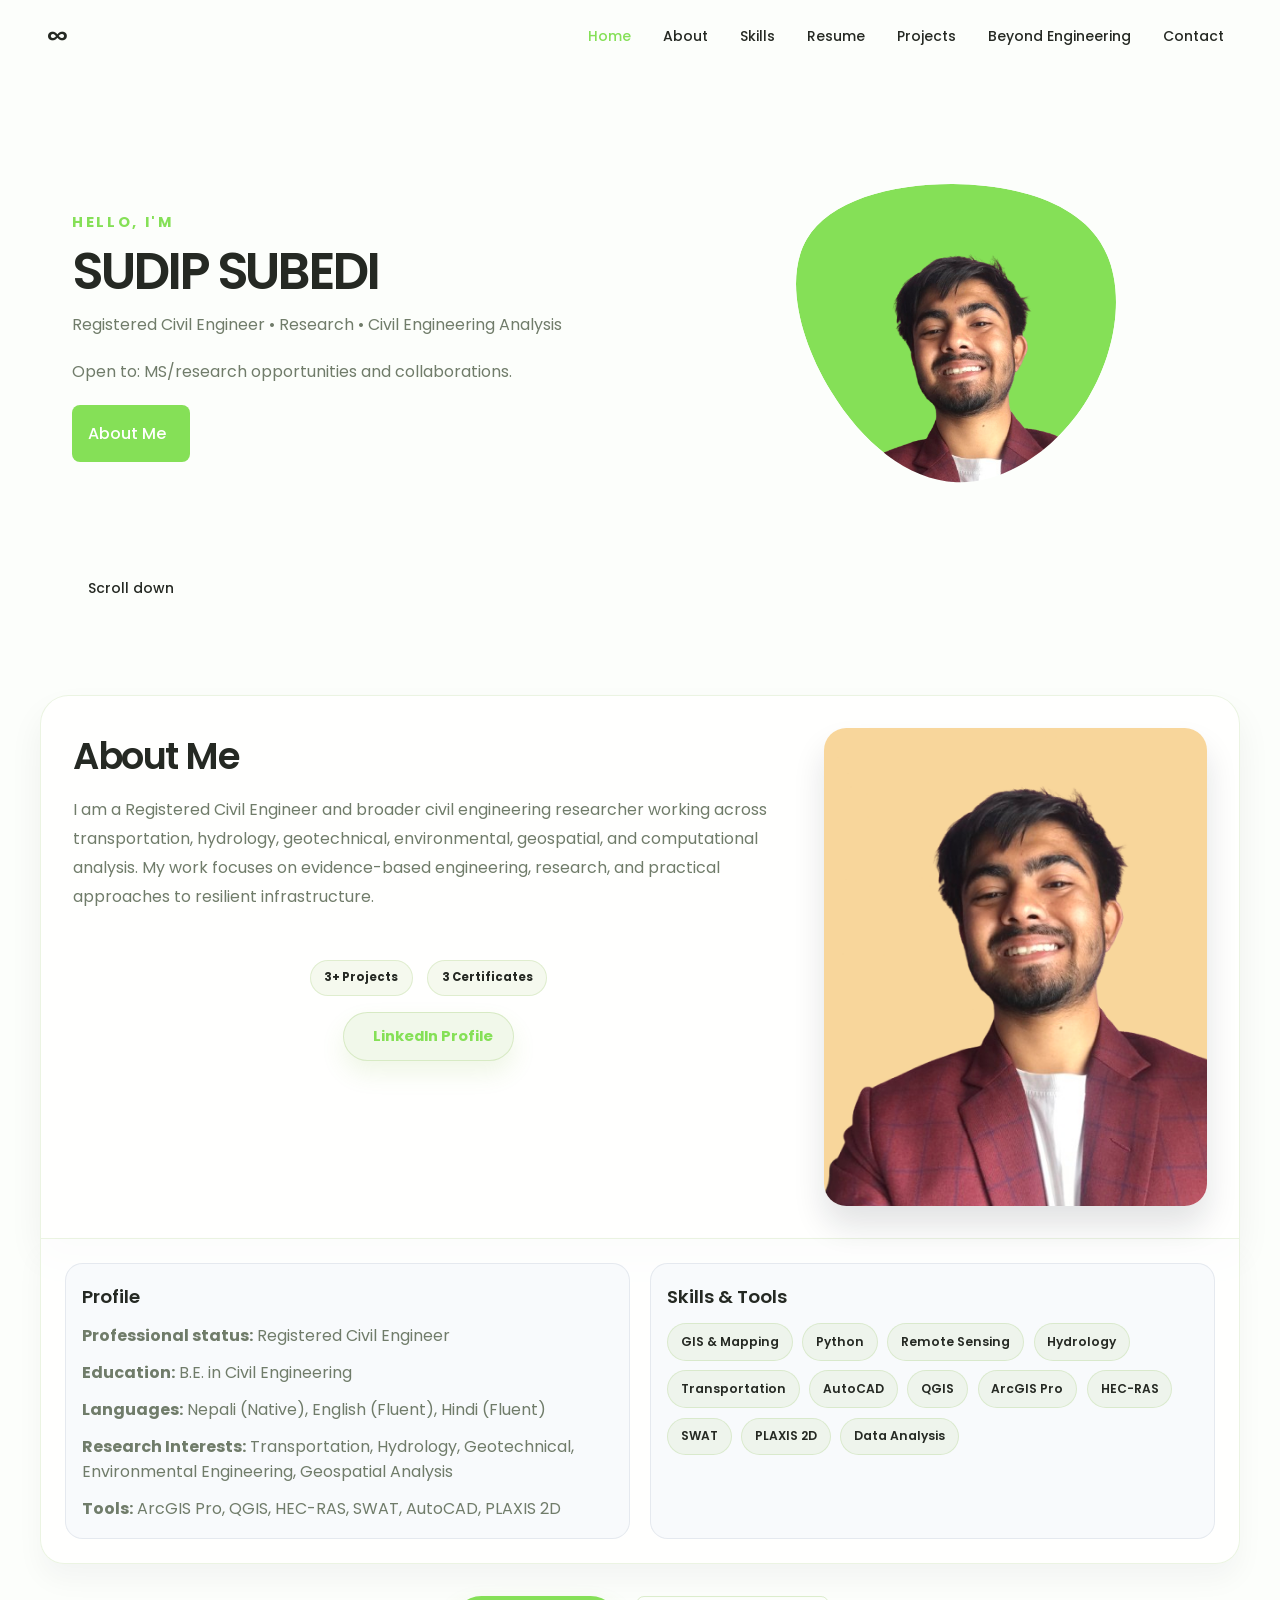
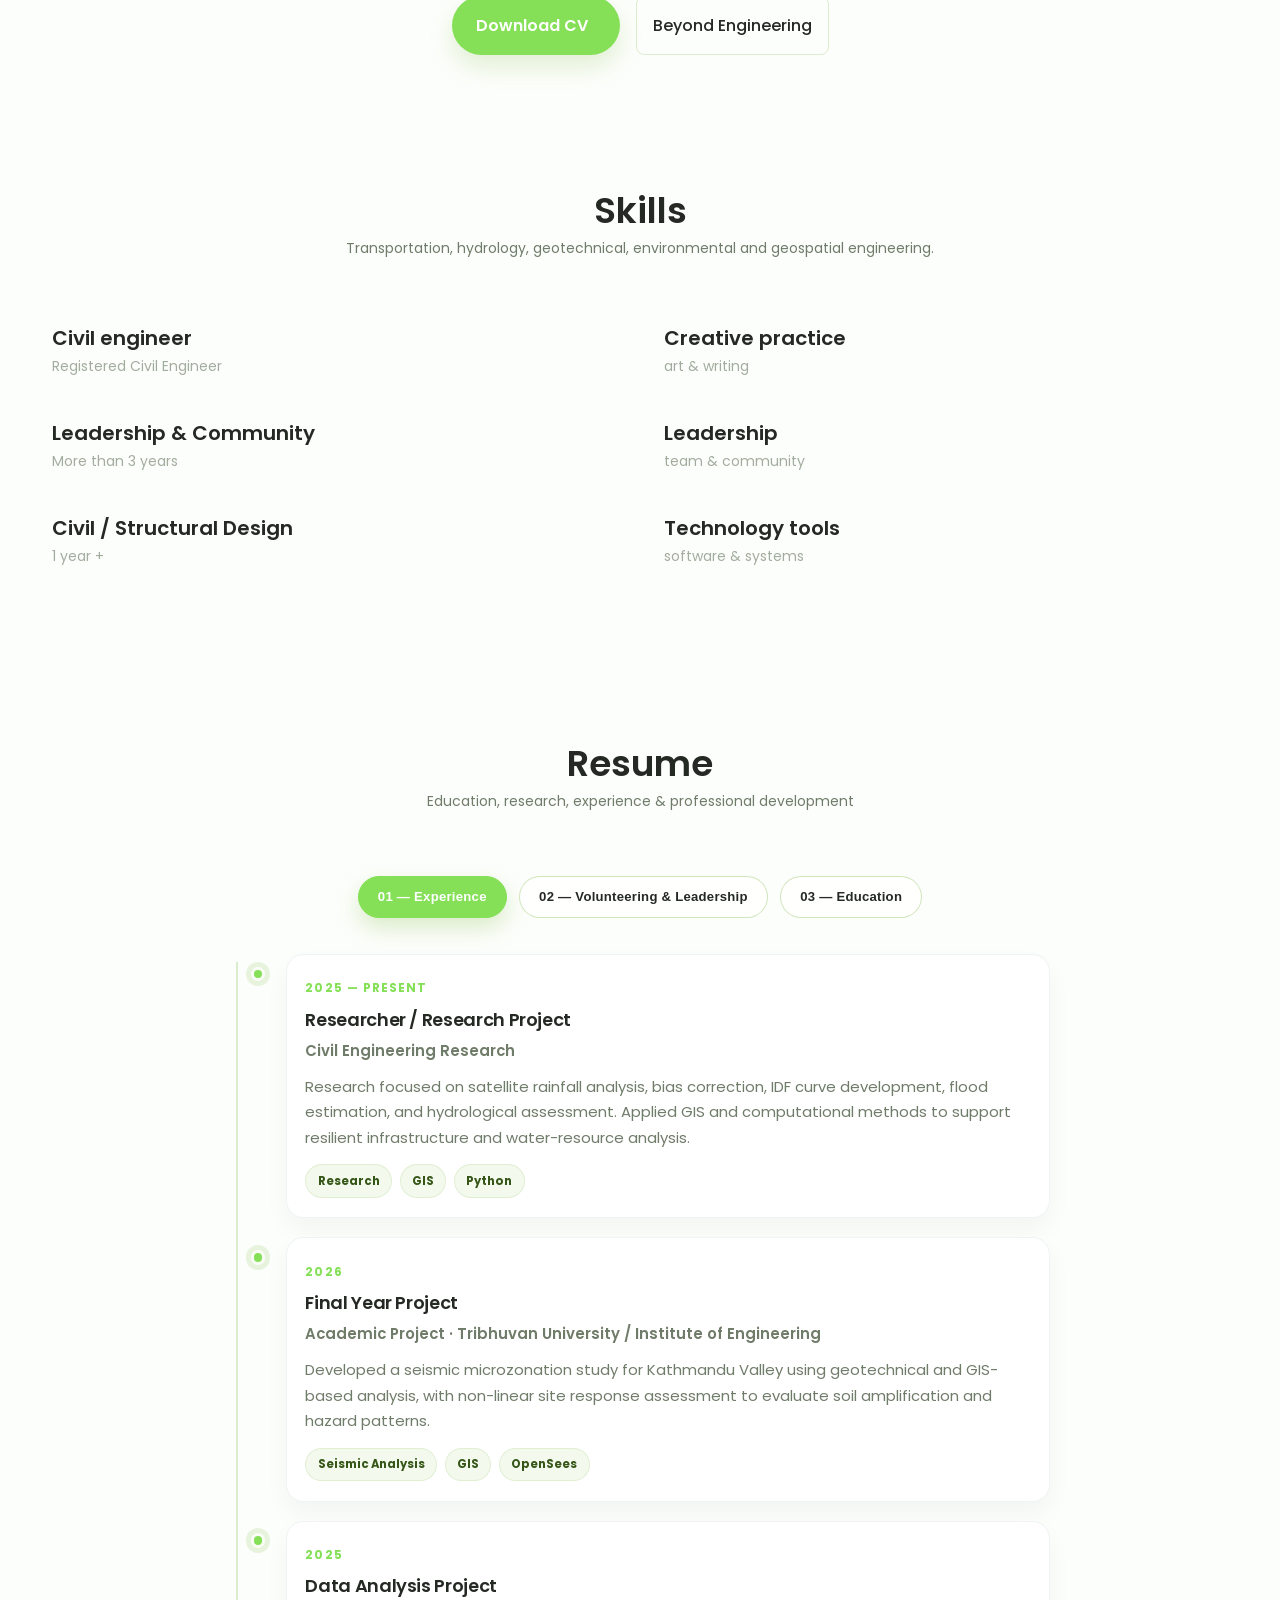
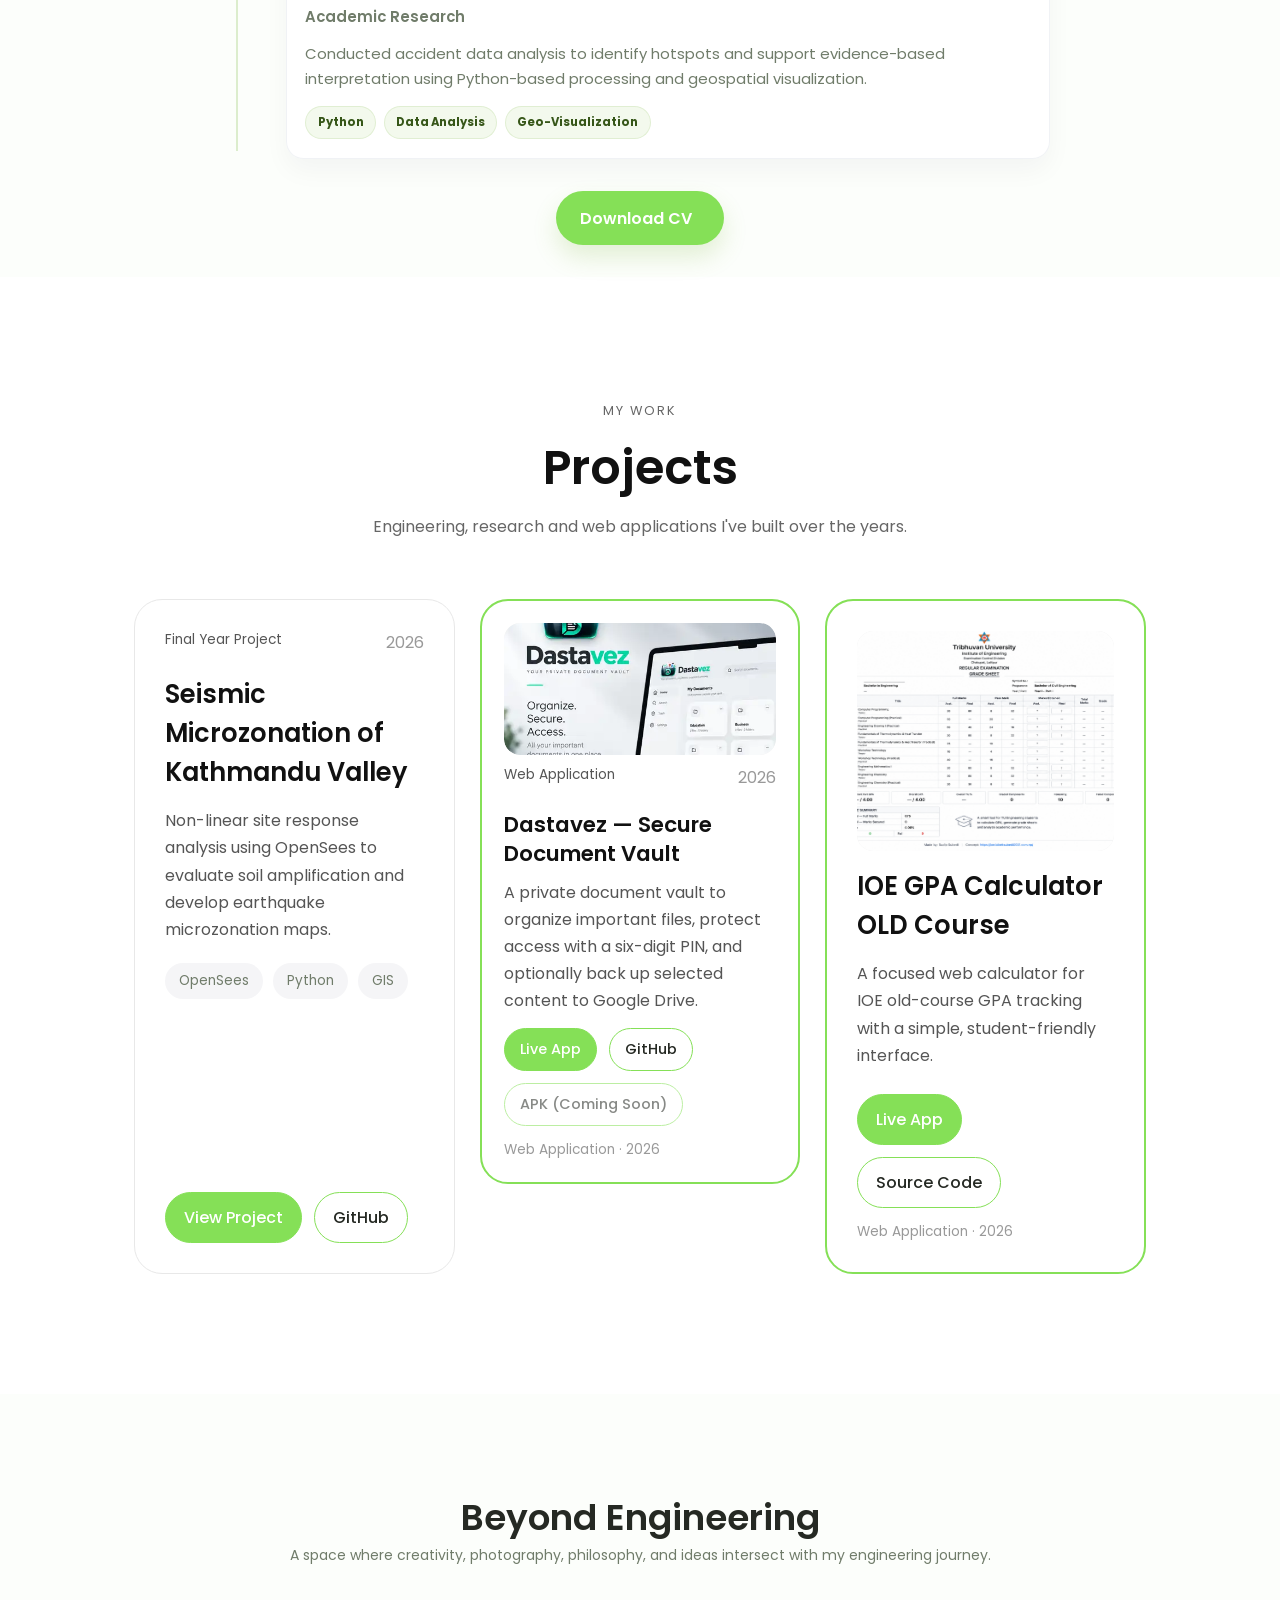
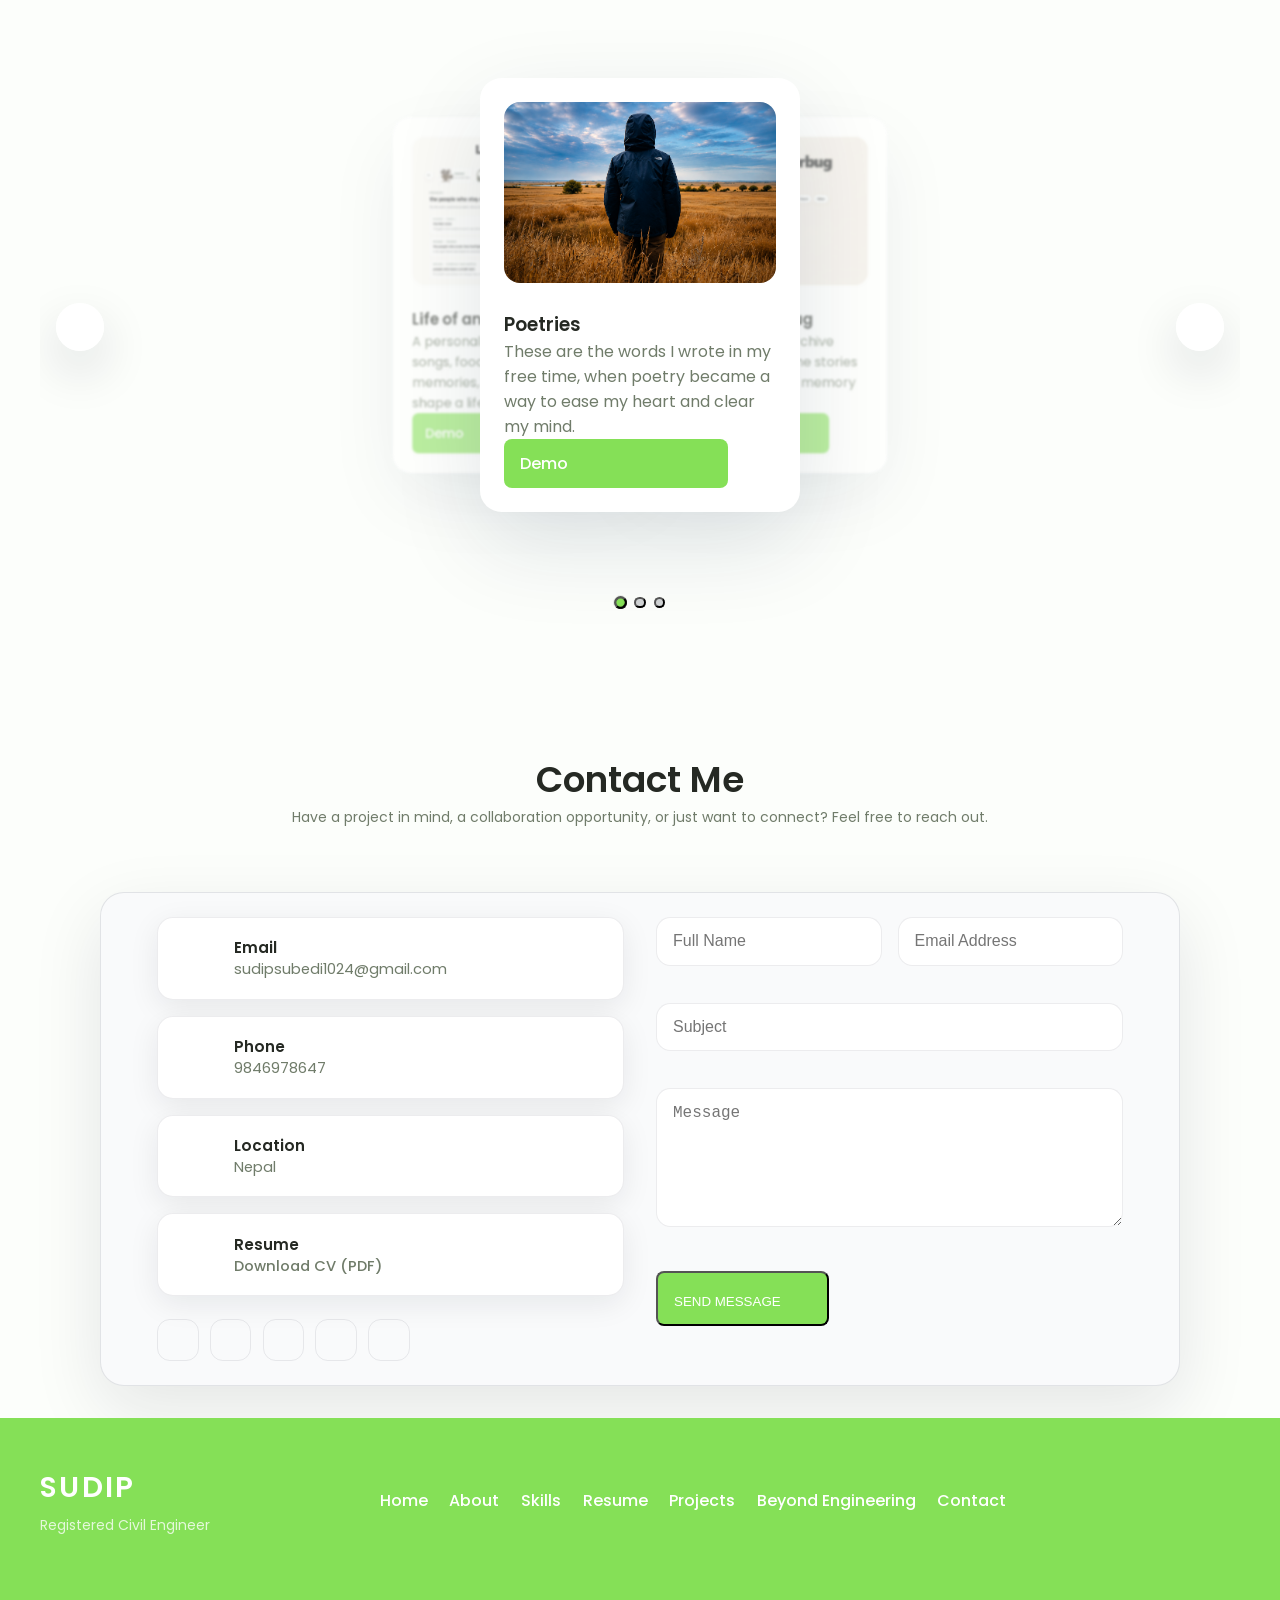
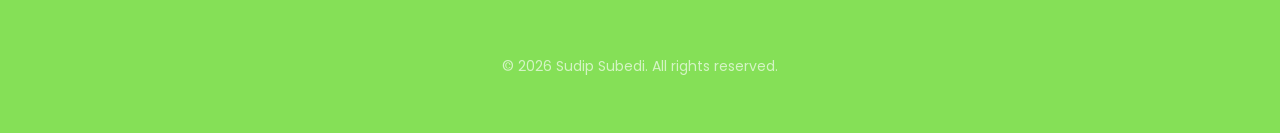
==== commit 688fd6f1: "Compact Dastavez portfolio card" ====
--- a/index.html
+++ b/index.html
@@ -55,9 +55,61 @@
         border-radius: 1rem;
       }
 
+      /* Compact Dastavez portfolio card without changing other projects. */
+      .project-card.dastavez-project {
+        align-self: start;
+        width: 100%;
+        height: auto;
+        min-height: 0;
+        padding: 22px;
+      }
+
+      .project-card.dastavez-project .project-poster {
+        height: 132px;
+        margin-bottom: 10px;
+      }
+
+      .project-card.dastavez-project .project-poster img {
+        object-fit: cover;
+        object-position: center 45%;
+      }
+
+      .project-card.dastavez-project h3 {
+        min-height: 0;
+        margin-bottom: 10px;
+        font-size: 1.35rem;
+        line-height: 1.35;
+      }
+
+      .project-card.dastavez-project p {
+        min-height: 0;
+        margin-bottom: 0;
+      }
+
+      .project-card.dastavez-project .project-links {
+        margin-top: 0;
+        padding-top: 14px;
+      }
+
+      .project-card.dastavez-project .project-links a,
+      .project-card.dastavez-project .project-links .apk-disabled {
+        padding: 10px 15px;
+        font-size: .9rem;
+      }
+
       @media (max-width: 600px) {
         .project-card.featured .project-poster {
           height: 180px;
+        }
+      }
+
+      @media (max-width: 600px) {
+        .project-card.dastavez-project {
+          padding: 18px;
+        }
+
+        .project-card.dastavez-project .project-poster {
+          height: 118px;
         }
       }
 
@@ -843,7 +895,7 @@
                 </div>
             </div>
 
-            <div class="project-card featured">
+            <div class="project-card featured dastavez-project">
                 <div class="project-poster">
                     <img
                         src="[data-uri]"
@@ -865,12 +917,6 @@
                     protect access with a six-digit PIN, and optionally
                     back up selected content to Google Drive.
                 </p>
-
-                <div class="tech-stack">
-                    <span>PIN Protection</span>
-                    <span>Document Management</span>
-                    <span>Google Drive Backup</span>
-                </div>
 
                 <div class="project-links">
                     <a href="https://dastavez.pages.dev/" target="_blank" rel="noopener noreferrer">Live App</a>
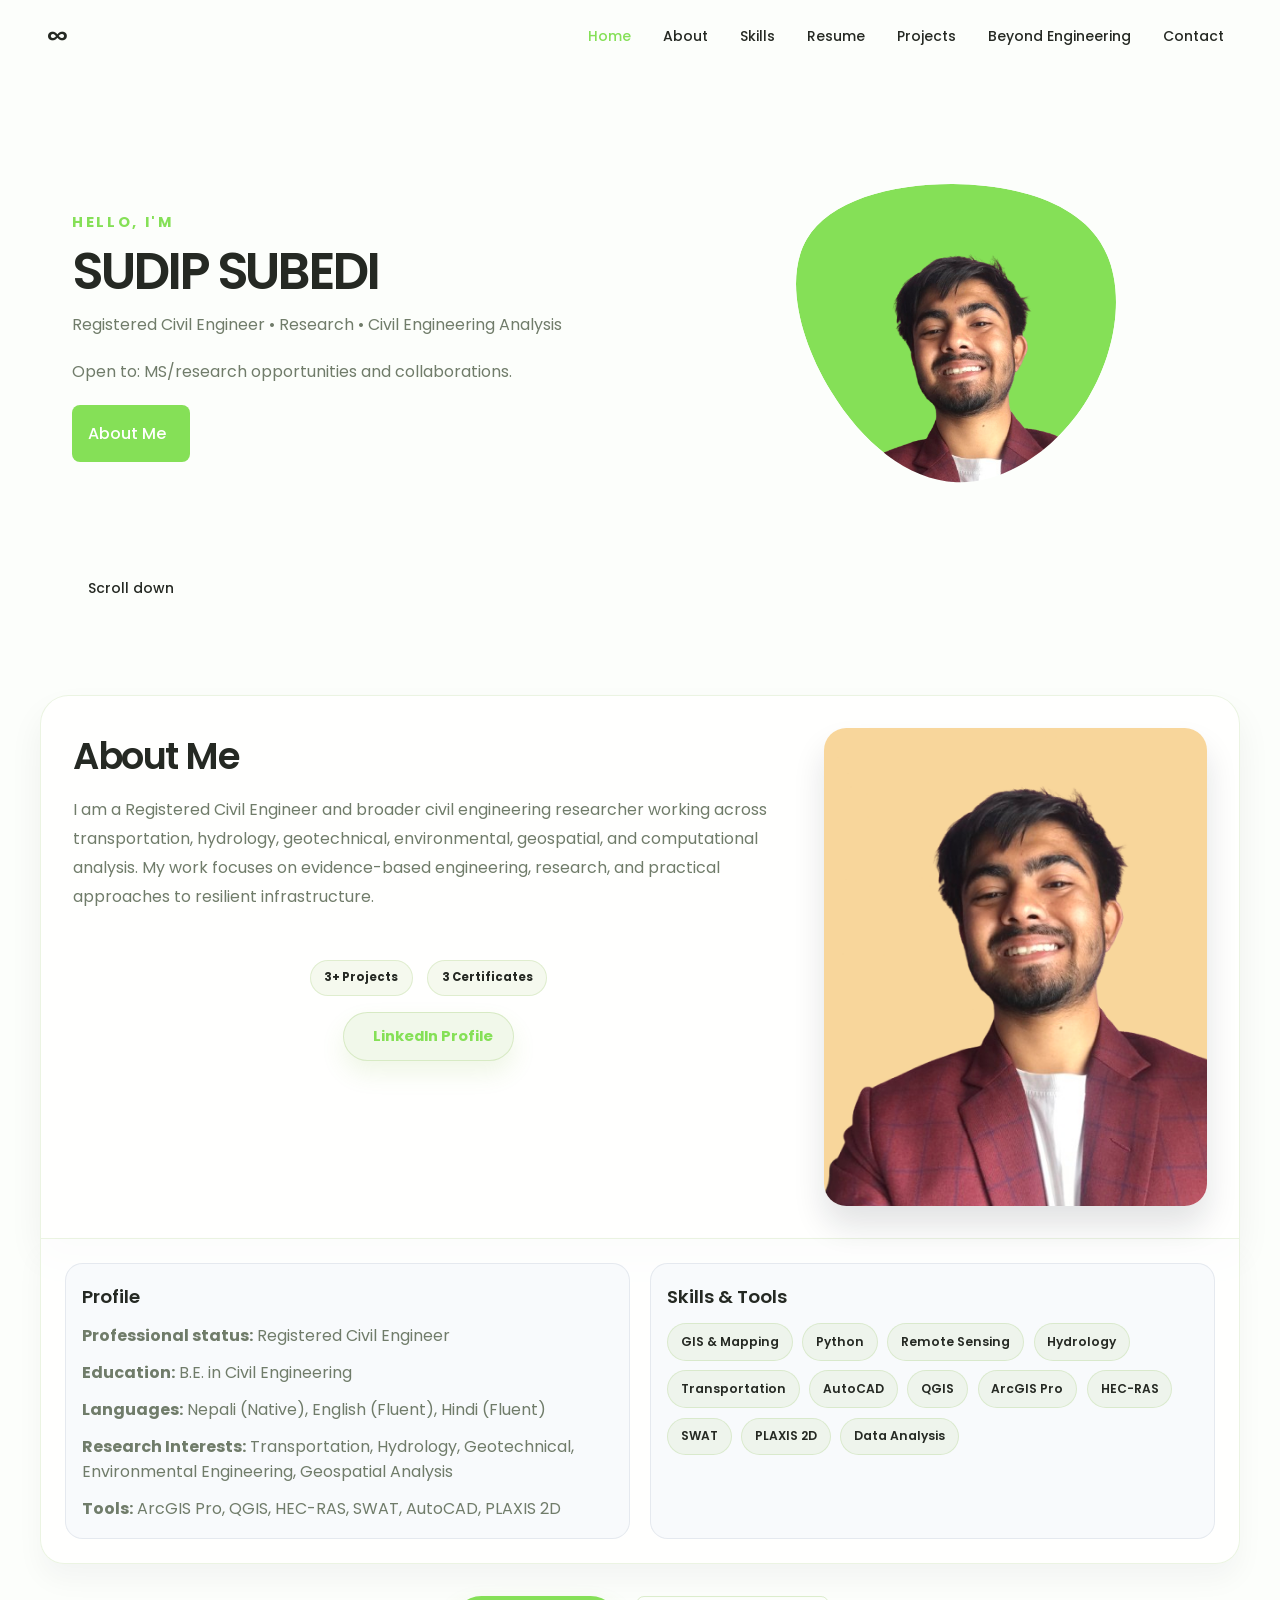
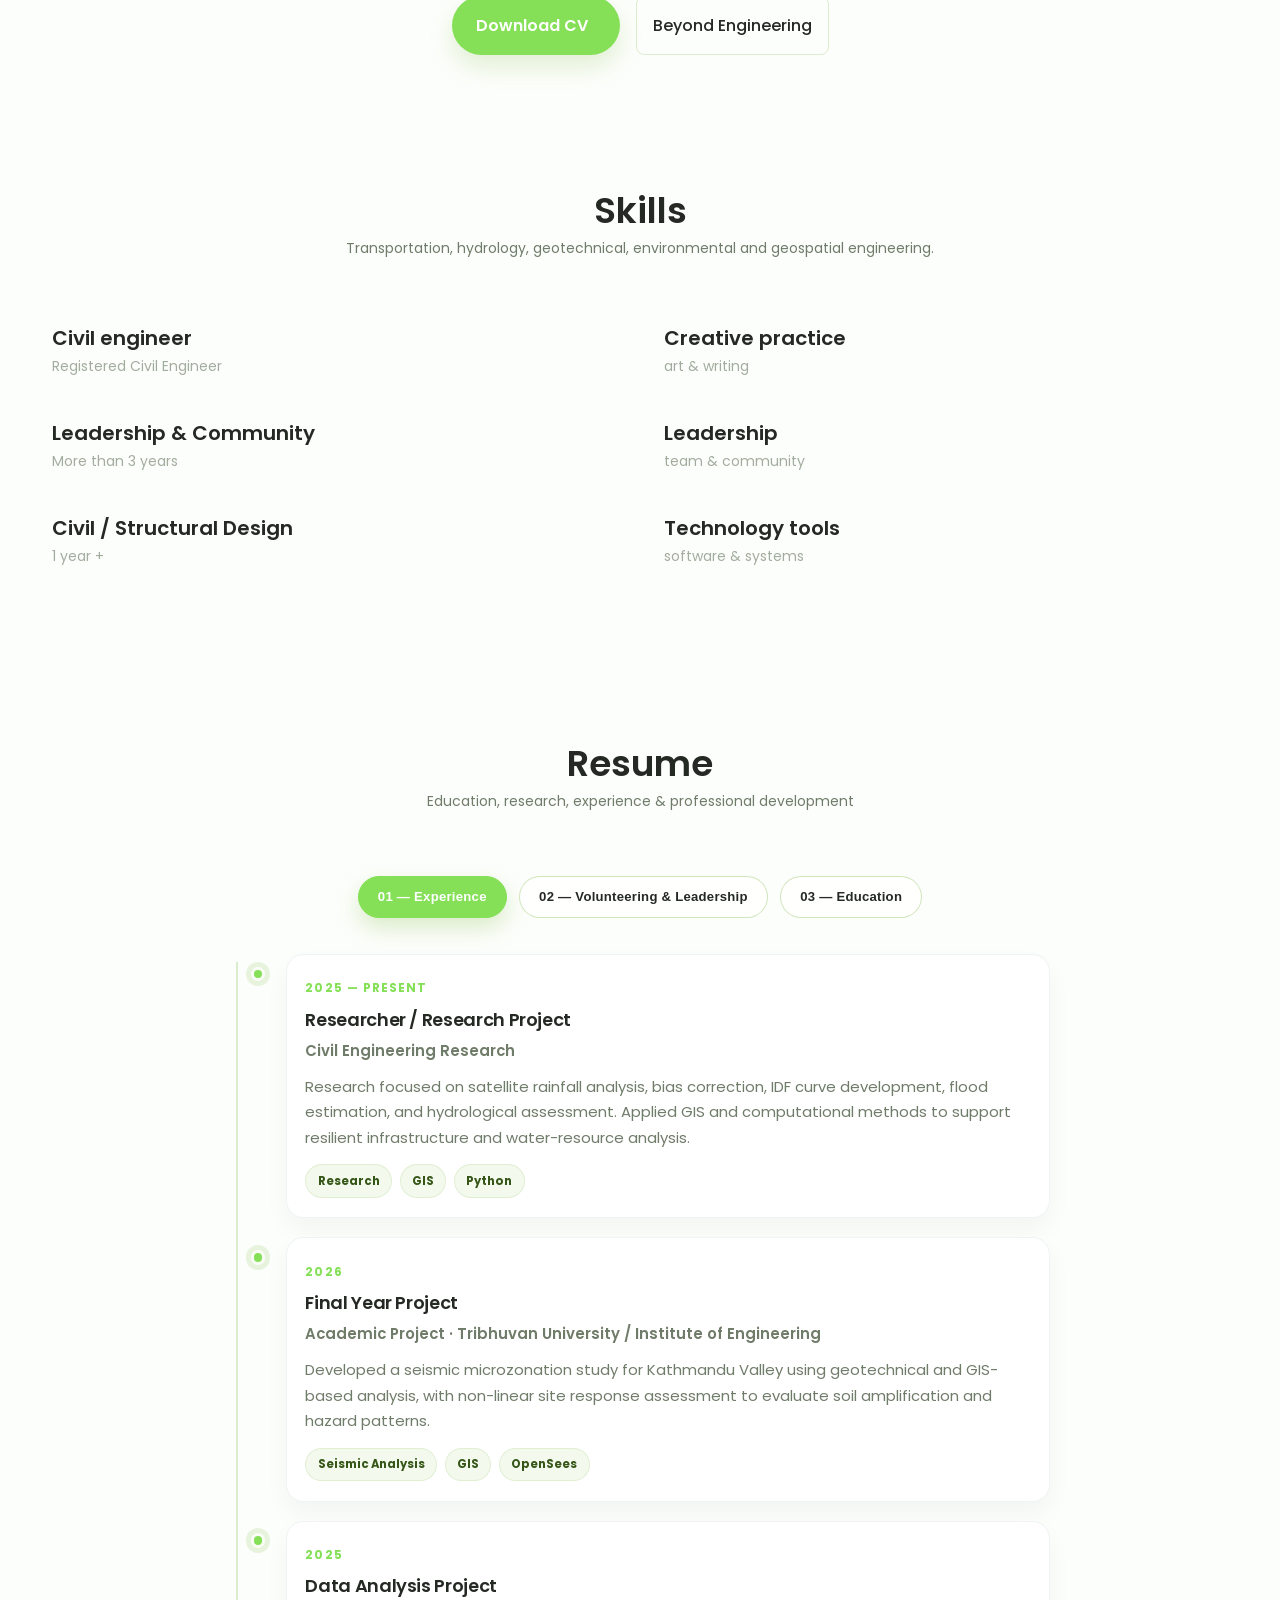
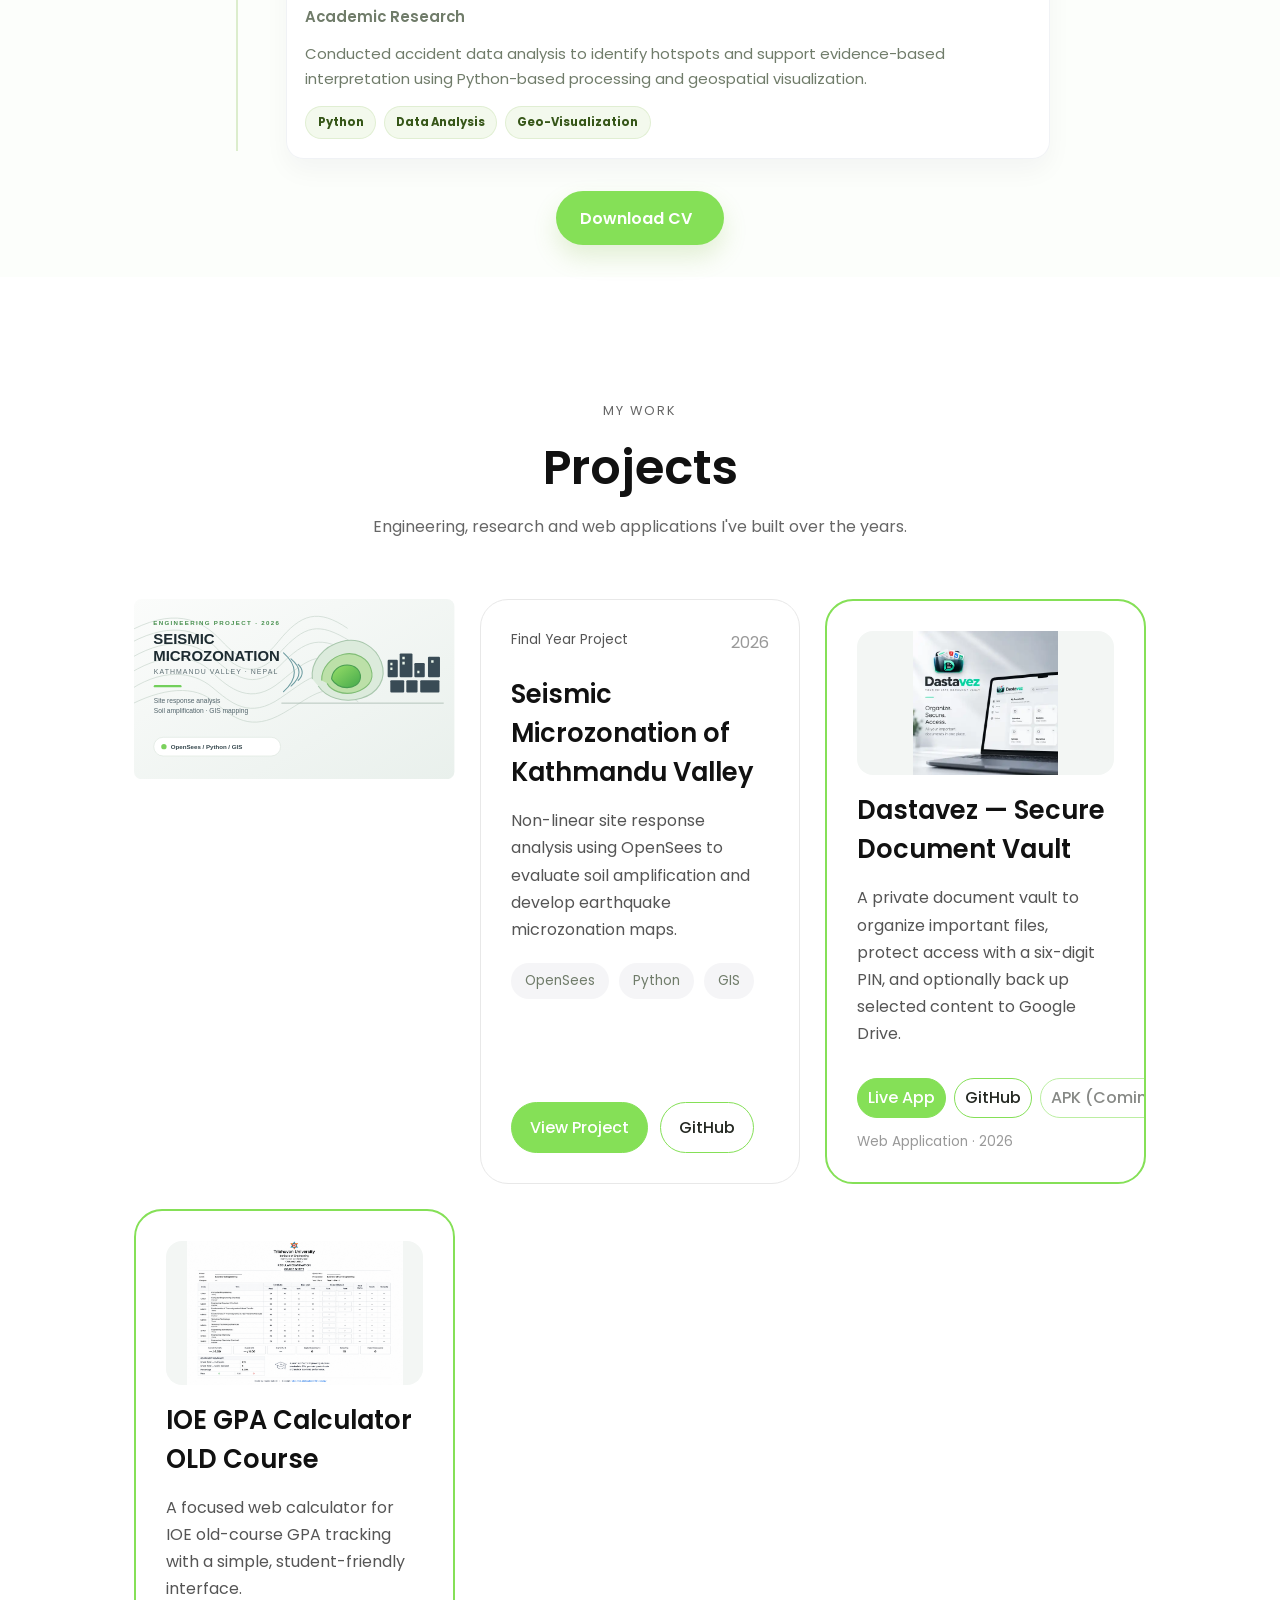
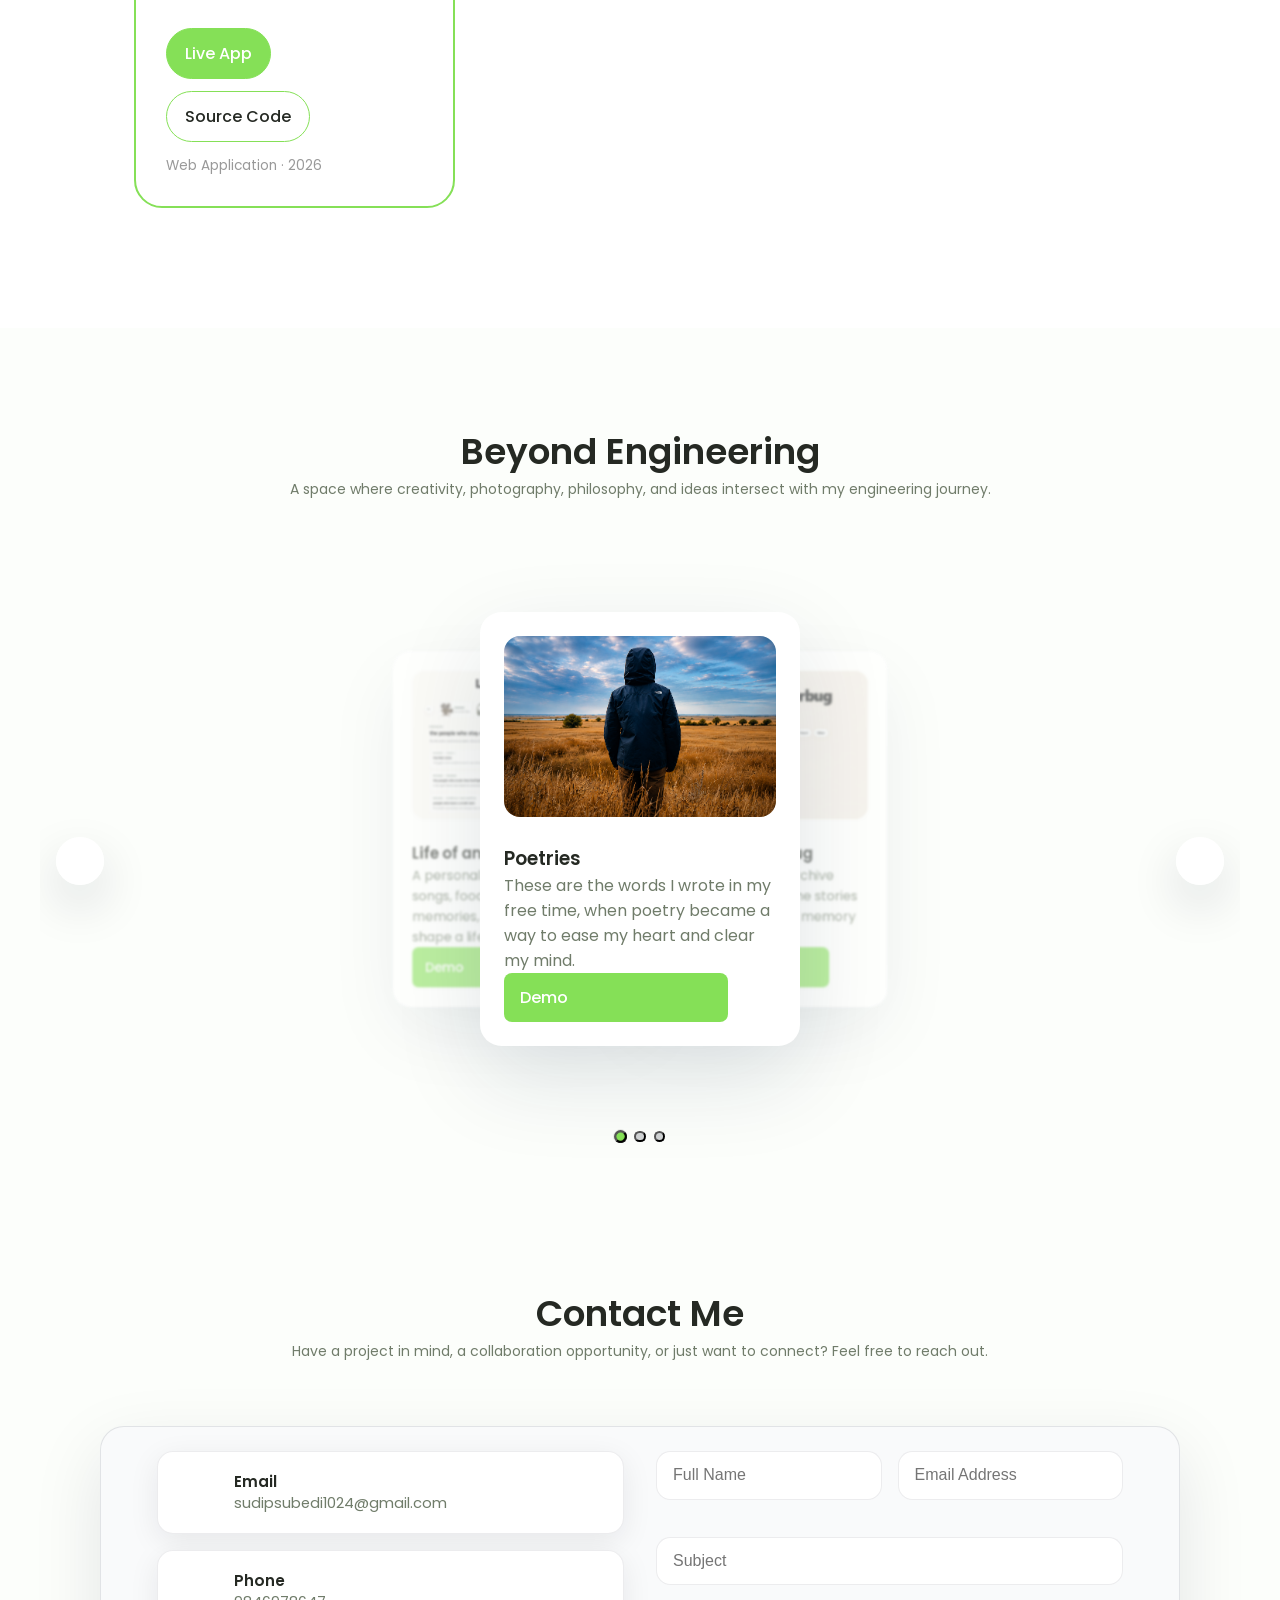
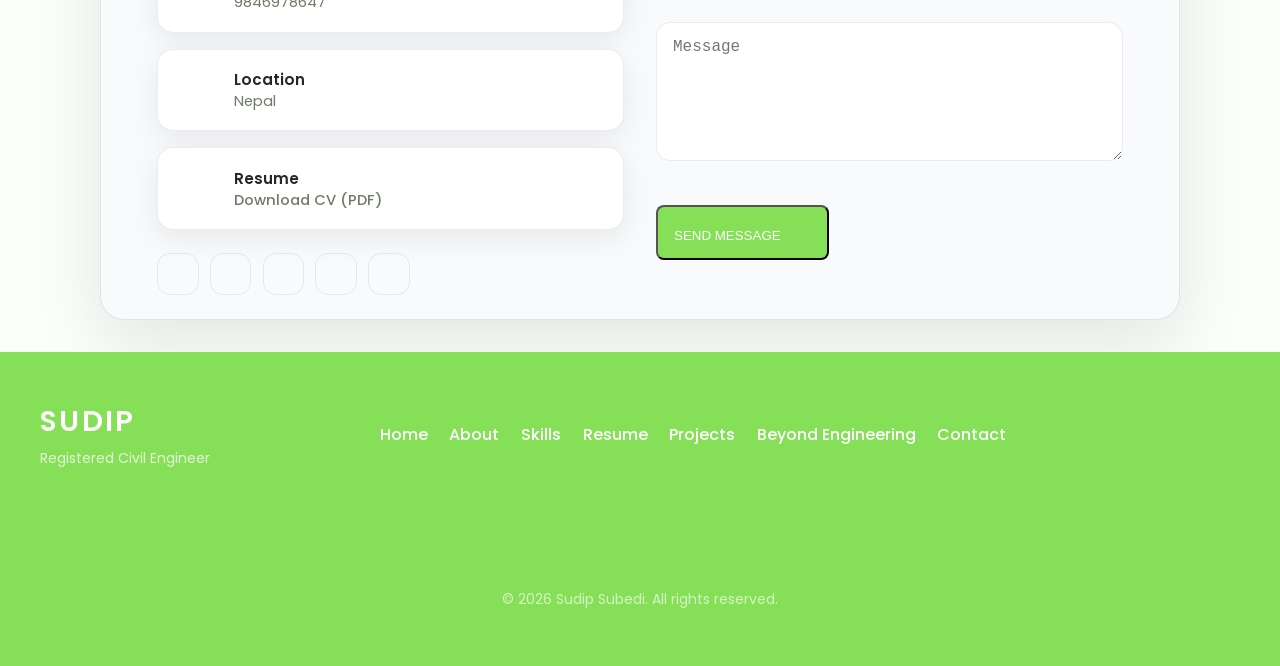
==== commit cd612f8b: "Standardize project poster aspect ratios and compact Dastavez actions" ====
--- a/index.html
+++ b/index.html
@@ -136,6 +136,98 @@
         opacity: .55;
         cursor: not-allowed;
       }
+    
+      /* Shared project poster sizing: all three cards use the same 16:9 frame.
+         Images are contained rather than cropped or stretched. */
+      .project-card .project-poster,
+      .project-card.featured .project-poster {
+        width: 100%;
+        height: auto !important;
+        min-height: 0 !important;
+        aspect-ratio: 16 / 9 !important;
+        flex: 0 0 auto;
+        margin: 0 0 16px;
+        display: flex;
+        align-items: center;
+        justify-content: center;
+        overflow: hidden;
+        border-radius: 1rem;
+        background: #f3f6f4;
+      }
+
+      .project-card .project-poster img,
+      .project-card.featured .project-poster img {
+        display: block;
+        width: 100%;
+        height: 100%;
+        max-width: 100%;
+        max-height: 100%;
+        object-fit: contain !important;
+        object-position: center !important;
+        border-radius: 1rem;
+      }
+
+      .project-card .project-poster svg {
+        display: block;
+        width: 100%;
+        height: 100%;
+        flex: 1 1 auto;
+      }
+
+      /* Match Dastavez card typography and size to neighboring project cards. */
+      .project-card.dastavez-project {
+        align-self: stretch !important;
+        width: 100%;
+        height: auto;
+        min-height: 0;
+        padding: 30px !important;
+      }
+
+      .project-card.dastavez-project h3 {
+        min-height: 3.9rem !important;
+        margin-bottom: 15px !important;
+        font-size: 1.6rem !important;
+        line-height: inherit !important;
+      }
+
+      .project-card.dastavez-project p {
+        min-height: 5.1em !important;
+        margin-bottom: 1em !important;
+      }
+
+      /* Keep Live App, GitHub and the disabled APK button on one line.
+         Text uses the same inherited size; only horizontal padding is reduced. */
+      .project-card.dastavez-project .project-links {
+        display: flex;
+        flex-wrap: nowrap;
+        align-items: center;
+        gap: 8px;
+      }
+
+      .project-card.dastavez-project .project-links a,
+      .project-card.dastavez-project .project-links .apk-disabled {
+        flex: 0 0 auto;
+        padding: 9px 10px !important;
+        font-size: inherit !important;
+        line-height: 1.25;
+        white-space: nowrap;
+      }
+
+      @media (max-width: 600px) {
+        .project-card.dastavez-project {
+          padding: 18px !important;
+        }
+
+        .project-card.dastavez-project .project-links {
+          gap: 6px;
+        }
+
+        .project-card.dastavez-project .project-links a,
+        .project-card.dastavez-project .project-links .apk-disabled {
+          padding: 8px 8px !important;
+        }
+      }
+
     </style>
 </head>
 <body>
@@ -869,7 +961,70 @@
 
         <div class="projects-grid">
 
-            <div class="project-card">
+                        <div class="project-poster seismic-poster">
+                <svg viewBox="0 0 1200 675" role="img" aria-labelledby="seismicPosterTitle seismicPosterDesc" xmlns="http://www.w3.org/2000/svg">
+                    <title id="seismicPosterTitle">Seismic Microzonation of Kathmandu Valley</title>
+                    <desc id="seismicPosterDesc">Minimal illustration of terrain contours, seismic waves, and mapped building zones.</desc>
+                    <defs>
+                        <linearGradient id="seismicBg" x1="0" y1="0" x2="1" y2="1">
+                            <stop offset="0" stop-color="#fbfcfb"/>
+                            <stop offset="1" stop-color="#e9f0ec"/>
+                        </linearGradient>
+                        <linearGradient id="seismicGreen" x1="0" y1="0" x2="1" y2="1">
+                            <stop offset="0" stop-color="#99df68"/>
+                            <stop offset="1" stop-color="#44a94b"/>
+                        </linearGradient>
+                    </defs>
+                    <rect width="1200" height="675" rx="28" fill="url(#seismicBg)"/>
+                    <g fill="none" stroke="#b7c9bd" stroke-width="3" opacity=".62">
+                        <path d="M-35 130 C145 28 250 74 325 154 S455 266 540 160 S690 35 800 110"/>
+                        <path d="M-40 180 C120 82 240 108 310 185 S450 306 545 202 S690 84 810 158"/>
+                        <path d="M-35 235 C115 140 220 155 295 220 S448 350 545 251 S700 130 825 212"/>
+                        <path d="M-40 294 C105 195 220 205 290 272 S440 400 548 310 S705 183 830 265"/>
+                        <path d="M-35 354 C100 255 220 270 292 330 S432 452 550 370 S705 244 835 325"/>
+                        <path d="M-40 410 C112 326 229 324 300 385 S438 498 560 427 S718 302 840 385"/>
+                    </g>
+                    <g transform="translate(640 90)">
+                        <path d="M28 210 C20 145 70 87 135 70 C207 50 266 91 286 146 C310 211 271 264 211 282 C142 302 77 277 50 236" fill="#dcebdc" stroke="#a9c7ad" stroke-width="4"/>
+                        <path d="M63 215 C61 168 99 127 146 117 C192 107 237 133 248 174 C263 219 229 247 189 259 C144 272 99 254 83 226" fill="#bce0a8" stroke="#80bd75" stroke-width="4"/>
+                        <path d="M100 210 C102 178 128 157 158 157 C188 157 210 177 208 204 C206 230 182 242 158 242 C134 242 113 230 100 210" fill="url(#seismicGreen)" stroke="#469c50" stroke-width="4"/>
+                        <g fill="none" stroke="#6c9ba0" stroke-width="4" stroke-linecap="round">
+                            <path d="M-25 215 C-5 195 -5 175 -25 155"/>
+                            <path d="M-52 236 C-12 201 -12 167 -52 134"/>
+                            <path d="M-80 257 C-26 208 -26 160 -80 112"/>
+                        </g>
+                        <g fill="#263945" opacity=".9">
+                            <rect x="310" y="138" width="38" height="65" rx="4"/>
+                            <rect x="355" y="114" width="48" height="89" rx="4"/>
+                            <rect x="410" y="150" width="39" height="53" rx="4"/>
+                            <rect x="461" y="126" width="45" height="77" rx="4"/>
+                            <rect x="320" y="214" width="52" height="46" rx="4"/>
+                            <rect x="380" y="214" width="42" height="46" rx="4"/>
+                            <rect x="432" y="214" width="72" height="46" rx="4"/>
+                        </g>
+                        <g fill="#e9f5e9">
+                            <path d="M320 149h8v9h-8zm0 18h8v9h-8zm45-41h9v10h-9zm0 19h9v10h-9zm56 34h8v9h-8zm52-40h9v10h-9z"/>
+                        </g>
+                        <path d="M-88 300 H520" stroke="#a9bab0" stroke-width="3"/>
+                    </g>
+                    <g font-family="Arial, Helvetica, sans-serif">
+                        <text x="72" y="96" fill="#468f4d" font-size="23" font-weight="700" letter-spacing="5">ENGINEERING PROJECT · 2026</text>
+                        <text x="72" y="168" fill="#1d2b31" font-size="56" font-weight="700">SEISMIC</text>
+                        <text x="72" y="232" fill="#1d2b31" font-size="56" font-weight="700">MICROZONATION</text>
+                        <text x="74" y="282" fill="#5f7075" font-size="26" letter-spacing="4">KATHMANDU VALLEY · NEPAL</text>
+                        <rect x="74" y="322" width="104" height="9" rx="4.5" fill="#72cf5b"/>
+                        <text x="74" y="389" fill="#51636a" font-size="25">Site response analysis</text>
+                        <text x="74" y="427" fill="#51636a" font-size="25">Soil amplification · GIS mapping</text>
+                        <g transform="translate(74 518)">
+                            <rect width="475" height="70" rx="35" fill="#ffffff" stroke="#d6e1d8" stroke-width="2"/>
+                            <circle cx="38" cy="35" r="10" fill="#7bd15d"/>
+                            <text x="64" y="44" fill="#33454b" font-size="23" font-weight="600">OpenSees  /  Python  /  GIS</text>
+                        </g>
+                    </g>
+                </svg>
+            </div>
+
+<div class="project-card">
                 <div class="project-top">
                     <span class="project-type">Final Year Project</span>
                     <span class="year">2026</span>
@@ -903,11 +1058,6 @@
                         loading="lazy"
                         decoding="async"
                     >
-                </div>
-
-                <div class="project-top">
-                    <span class="project-type">Web Application</span>
-                    <span class="year">2026</span>
                 </div>
 
                 <h3>Dastavez — Secure Document Vault</h3>
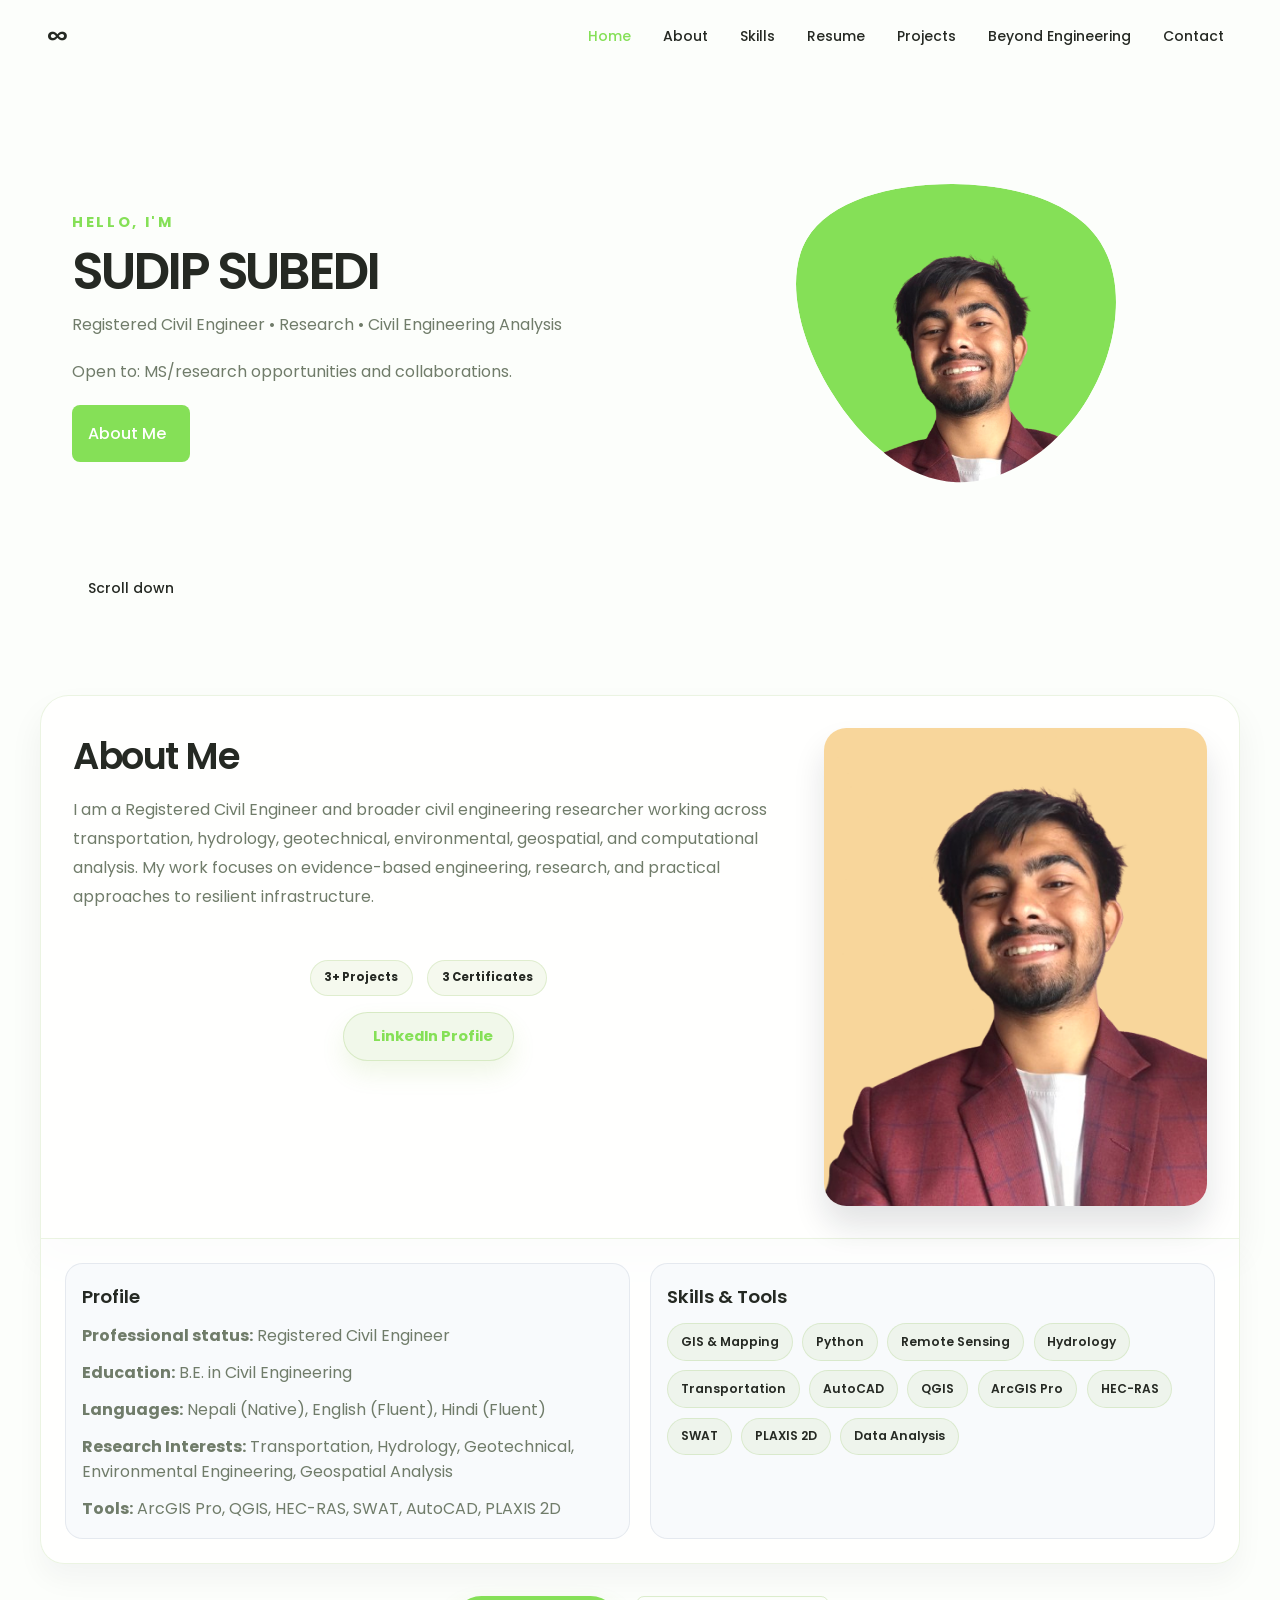
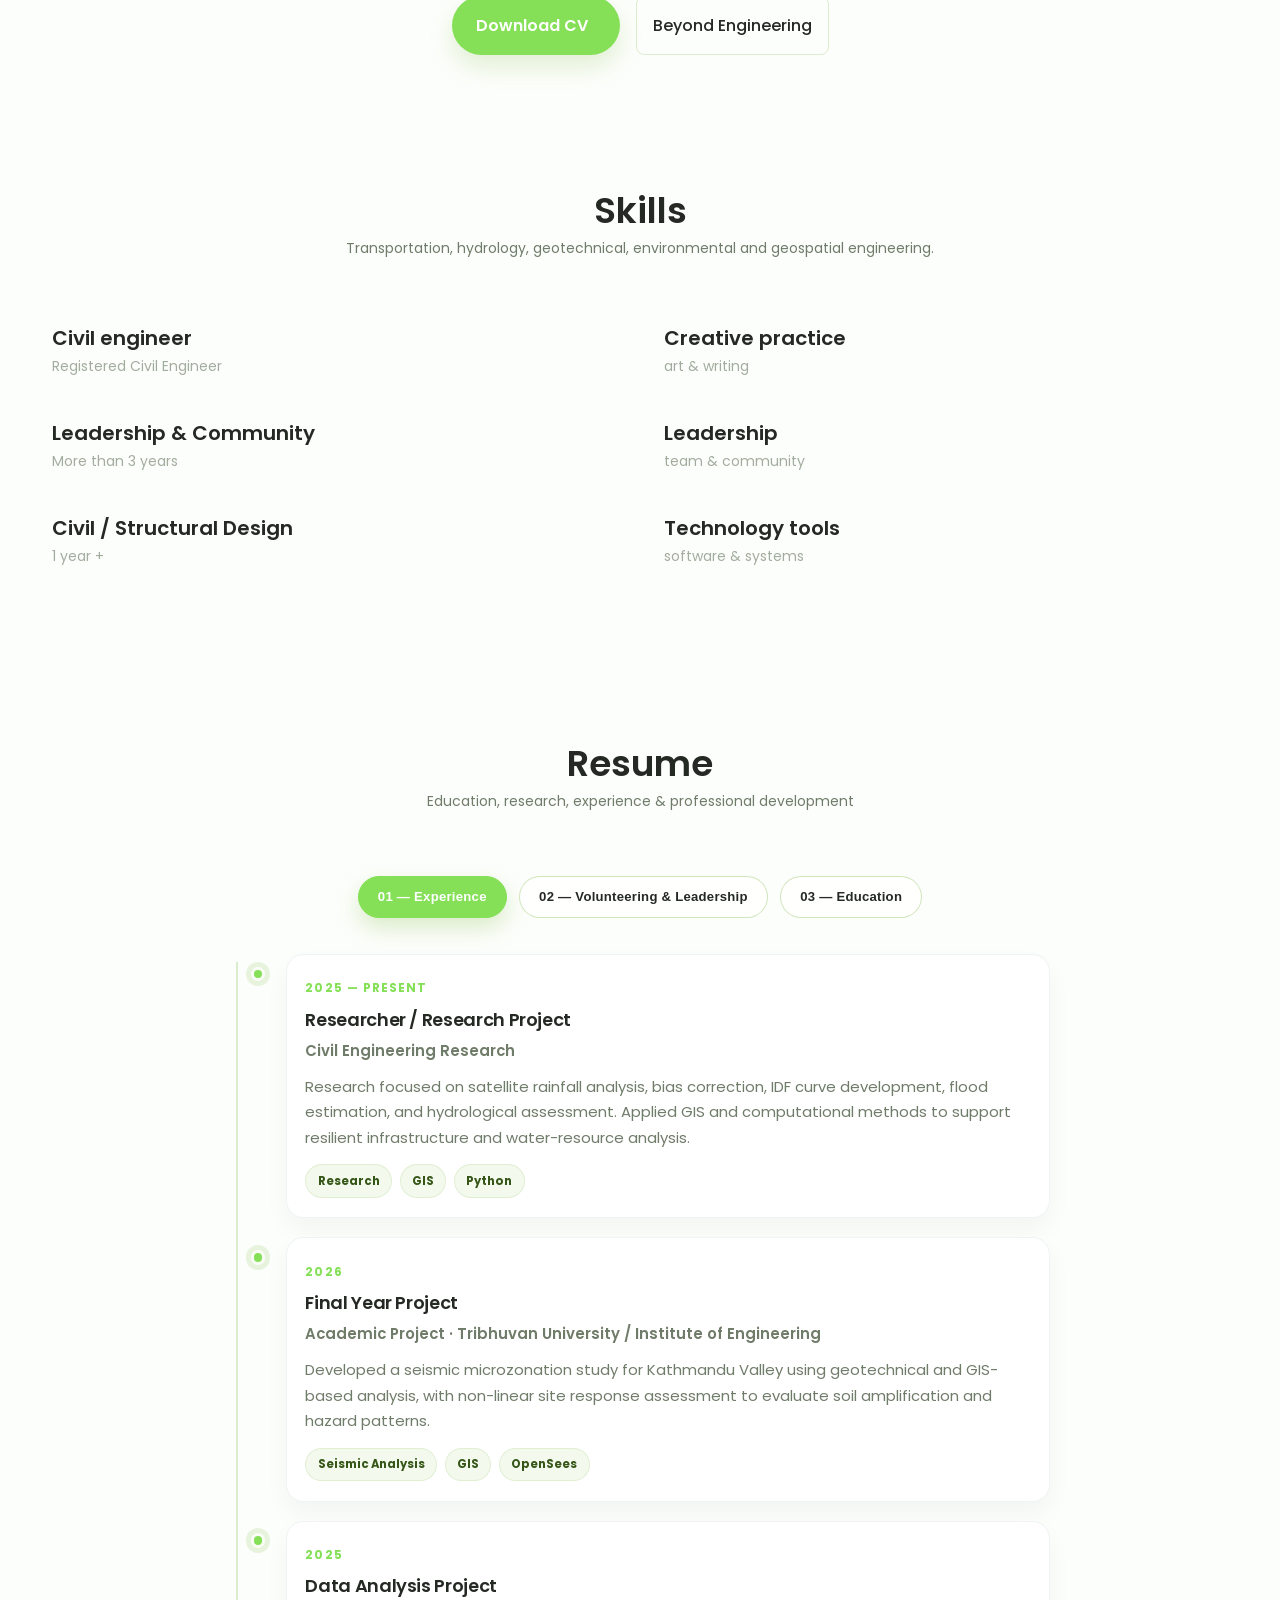
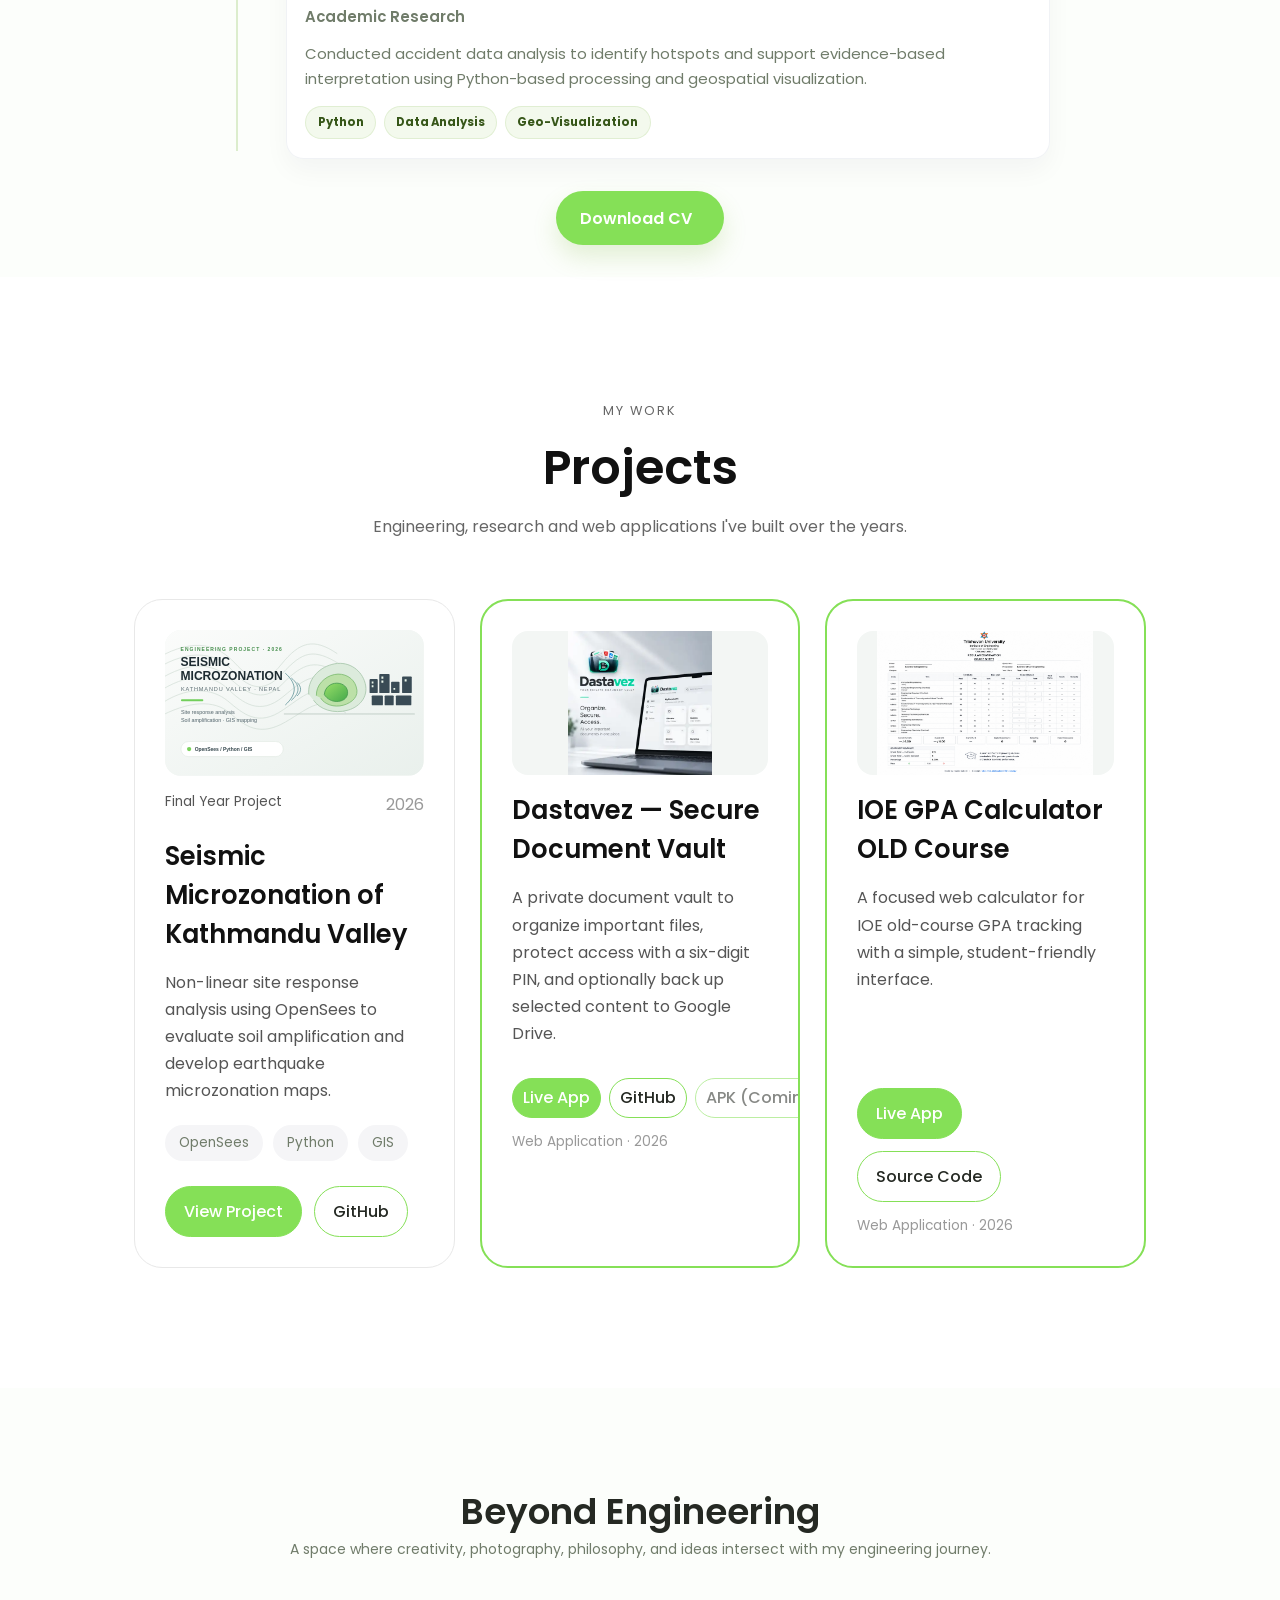
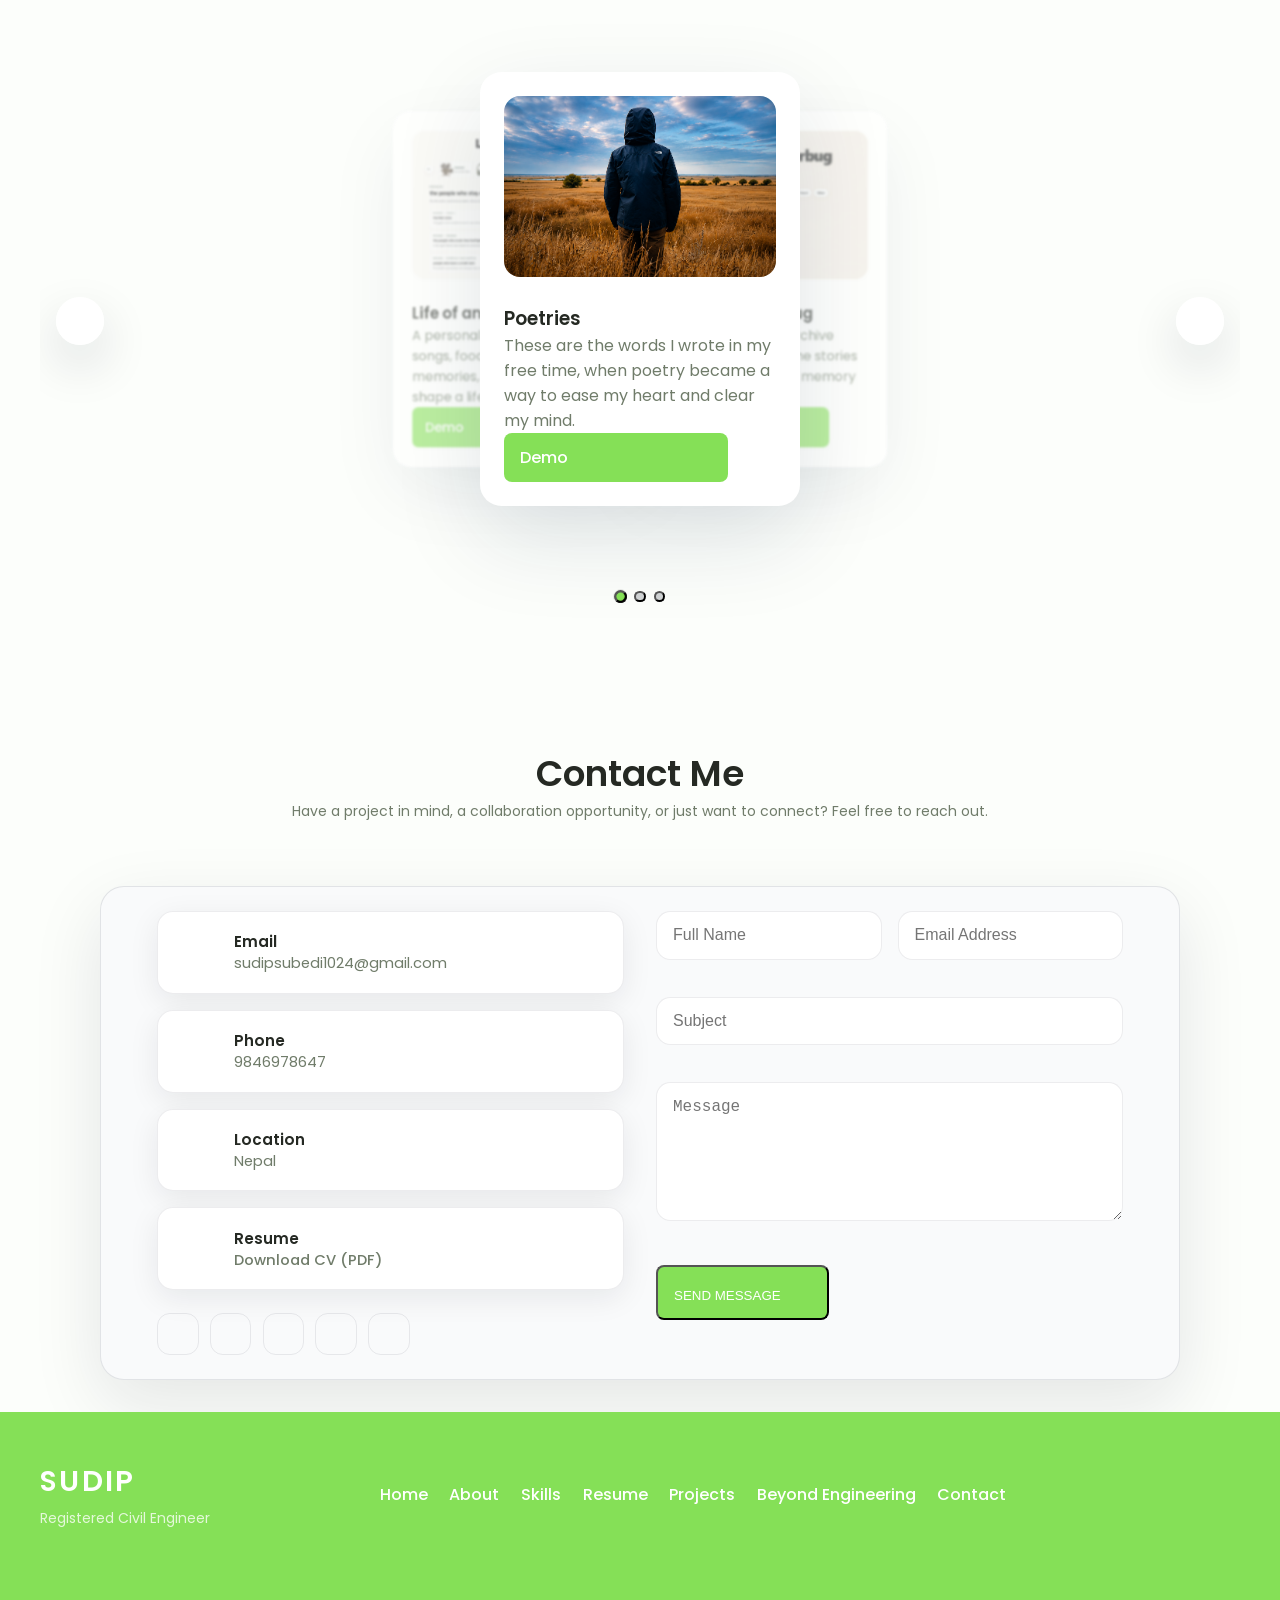
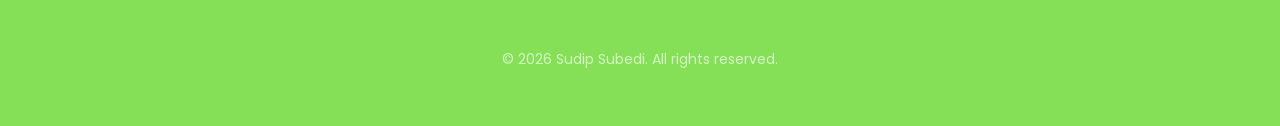
==== commit 5bcd8f5c: "Place seismic project poster inside its card" ====
--- a/index.html
+++ b/index.html
@@ -961,70 +961,70 @@
 
         <div class="projects-grid">
 
-                        <div class="project-poster seismic-poster">
+                        <div class="project-card">
+                <div class="project-poster seismic-poster">
                 <svg viewBox="0 0 1200 675" role="img" aria-labelledby="seismicPosterTitle seismicPosterDesc" xmlns="http://www.w3.org/2000/svg">
-                    <title id="seismicPosterTitle">Seismic Microzonation of Kathmandu Valley</title>
-                    <desc id="seismicPosterDesc">Minimal illustration of terrain contours, seismic waves, and mapped building zones.</desc>
-                    <defs>
-                        <linearGradient id="seismicBg" x1="0" y1="0" x2="1" y2="1">
-                            <stop offset="0" stop-color="#fbfcfb"/>
-                            <stop offset="1" stop-color="#e9f0ec"/>
-                        </linearGradient>
-                        <linearGradient id="seismicGreen" x1="0" y1="0" x2="1" y2="1">
-                            <stop offset="0" stop-color="#99df68"/>
-                            <stop offset="1" stop-color="#44a94b"/>
-                        </linearGradient>
-                    </defs>
-                    <rect width="1200" height="675" rx="28" fill="url(#seismicBg)"/>
-                    <g fill="none" stroke="#b7c9bd" stroke-width="3" opacity=".62">
-                        <path d="M-35 130 C145 28 250 74 325 154 S455 266 540 160 S690 35 800 110"/>
-                        <path d="M-40 180 C120 82 240 108 310 185 S450 306 545 202 S690 84 810 158"/>
-                        <path d="M-35 235 C115 140 220 155 295 220 S448 350 545 251 S700 130 825 212"/>
-                        <path d="M-40 294 C105 195 220 205 290 272 S440 400 548 310 S705 183 830 265"/>
-                        <path d="M-35 354 C100 255 220 270 292 330 S432 452 550 370 S705 244 835 325"/>
-                        <path d="M-40 410 C112 326 229 324 300 385 S438 498 560 427 S718 302 840 385"/>
-                    </g>
-                    <g transform="translate(640 90)">
-                        <path d="M28 210 C20 145 70 87 135 70 C207 50 266 91 286 146 C310 211 271 264 211 282 C142 302 77 277 50 236" fill="#dcebdc" stroke="#a9c7ad" stroke-width="4"/>
-                        <path d="M63 215 C61 168 99 127 146 117 C192 107 237 133 248 174 C263 219 229 247 189 259 C144 272 99 254 83 226" fill="#bce0a8" stroke="#80bd75" stroke-width="4"/>
-                        <path d="M100 210 C102 178 128 157 158 157 C188 157 210 177 208 204 C206 230 182 242 158 242 C134 242 113 230 100 210" fill="url(#seismicGreen)" stroke="#469c50" stroke-width="4"/>
-                        <g fill="none" stroke="#6c9ba0" stroke-width="4" stroke-linecap="round">
-                            <path d="M-25 215 C-5 195 -5 175 -25 155"/>
-                            <path d="M-52 236 C-12 201 -12 167 -52 134"/>
-                            <path d="M-80 257 C-26 208 -26 160 -80 112"/>
-                        </g>
-                        <g fill="#263945" opacity=".9">
-                            <rect x="310" y="138" width="38" height="65" rx="4"/>
-                            <rect x="355" y="114" width="48" height="89" rx="4"/>
-                            <rect x="410" y="150" width="39" height="53" rx="4"/>
-                            <rect x="461" y="126" width="45" height="77" rx="4"/>
-                            <rect x="320" y="214" width="52" height="46" rx="4"/>
-                            <rect x="380" y="214" width="42" height="46" rx="4"/>
-                            <rect x="432" y="214" width="72" height="46" rx="4"/>
-                        </g>
-                        <g fill="#e9f5e9">
-                            <path d="M320 149h8v9h-8zm0 18h8v9h-8zm45-41h9v10h-9zm0 19h9v10h-9zm56 34h8v9h-8zm52-40h9v10h-9z"/>
-                        </g>
-                        <path d="M-88 300 H520" stroke="#a9bab0" stroke-width="3"/>
-                    </g>
-                    <g font-family="Arial, Helvetica, sans-serif">
-                        <text x="72" y="96" fill="#468f4d" font-size="23" font-weight="700" letter-spacing="5">ENGINEERING PROJECT · 2026</text>
-                        <text x="72" y="168" fill="#1d2b31" font-size="56" font-weight="700">SEISMIC</text>
-                        <text x="72" y="232" fill="#1d2b31" font-size="56" font-weight="700">MICROZONATION</text>
-                        <text x="74" y="282" fill="#5f7075" font-size="26" letter-spacing="4">KATHMANDU VALLEY · NEPAL</text>
-                        <rect x="74" y="322" width="104" height="9" rx="4.5" fill="#72cf5b"/>
-                        <text x="74" y="389" fill="#51636a" font-size="25">Site response analysis</text>
-                        <text x="74" y="427" fill="#51636a" font-size="25">Soil amplification · GIS mapping</text>
-                        <g transform="translate(74 518)">
-                            <rect width="475" height="70" rx="35" fill="#ffffff" stroke="#d6e1d8" stroke-width="2"/>
-                            <circle cx="38" cy="35" r="10" fill="#7bd15d"/>
-                            <text x="64" y="44" fill="#33454b" font-size="23" font-weight="600">OpenSees  /  Python  /  GIS</text>
-                        </g>
-                    </g>
+                <title id="seismicPosterTitle">Seismic Microzonation of Kathmandu Valley</title>
+                <desc id="seismicPosterDesc">Minimal illustration of terrain contours, seismic waves, and mapped building zones.</desc>
+                <defs>
+                <linearGradient id="seismicBg" x1="0" y1="0" x2="1" y2="1">
+                <stop offset="0" stop-color="#fbfcfb"/>
+                <stop offset="1" stop-color="#e9f0ec"/>
+                </linearGradient>
+                <linearGradient id="seismicGreen" x1="0" y1="0" x2="1" y2="1">
+                <stop offset="0" stop-color="#99df68"/>
+                <stop offset="1" stop-color="#44a94b"/>
+                </linearGradient>
+                </defs>
+                <rect width="1200" height="675" rx="28" fill="url(#seismicBg)"/>
+                <g fill="none" stroke="#b7c9bd" stroke-width="3" opacity=".62">
+                <path d="M-35 130 C145 28 250 74 325 154 S455 266 540 160 S690 35 800 110"/>
+                <path d="M-40 180 C120 82 240 108 310 185 S450 306 545 202 S690 84 810 158"/>
+                <path d="M-35 235 C115 140 220 155 295 220 S448 350 545 251 S700 130 825 212"/>
+                <path d="M-40 294 C105 195 220 205 290 272 S440 400 548 310 S705 183 830 265"/>
+                <path d="M-35 354 C100 255 220 270 292 330 S432 452 550 370 S705 244 835 325"/>
+                <path d="M-40 410 C112 326 229 324 300 385 S438 498 560 427 S718 302 840 385"/>
+                </g>
+                <g transform="translate(640 90)">
+                <path d="M28 210 C20 145 70 87 135 70 C207 50 266 91 286 146 C310 211 271 264 211 282 C142 302 77 277 50 236" fill="#dcebdc" stroke="#a9c7ad" stroke-width="4"/>
+                <path d="M63 215 C61 168 99 127 146 117 C192 107 237 133 248 174 C263 219 229 247 189 259 C144 272 99 254 83 226" fill="#bce0a8" stroke="#80bd75" stroke-width="4"/>
+                <path d="M100 210 C102 178 128 157 158 157 C188 157 210 177 208 204 C206 230 182 242 158 242 C134 242 113 230 100 210" fill="url(#seismicGreen)" stroke="#469c50" stroke-width="4"/>
+                <g fill="none" stroke="#6c9ba0" stroke-width="4" stroke-linecap="round">
+                <path d="M-25 215 C-5 195 -5 175 -25 155"/>
+                <path d="M-52 236 C-12 201 -12 167 -52 134"/>
+                <path d="M-80 257 C-26 208 -26 160 -80 112"/>
+                </g>
+                <g fill="#263945" opacity=".9">
+                <rect x="310" y="138" width="38" height="65" rx="4"/>
+                <rect x="355" y="114" width="48" height="89" rx="4"/>
+                <rect x="410" y="150" width="39" height="53" rx="4"/>
+                <rect x="461" y="126" width="45" height="77" rx="4"/>
+                <rect x="320" y="214" width="52" height="46" rx="4"/>
+                <rect x="380" y="214" width="42" height="46" rx="4"/>
+                <rect x="432" y="214" width="72" height="46" rx="4"/>
+                </g>
+                <g fill="#e9f5e9">
+                <path d="M320 149h8v9h-8zm0 18h8v9h-8zm45-41h9v10h-9zm0 19h9v10h-9zm56 34h8v9h-8zm52-40h9v10h-9z"/>
+                </g>
+                <path d="M-88 300 H520" stroke="#a9bab0" stroke-width="3"/>
+                </g>
+                <g font-family="Arial, Helvetica, sans-serif">
+                <text x="72" y="96" fill="#468f4d" font-size="23" font-weight="700" letter-spacing="5">ENGINEERING PROJECT · 2026</text>
+                <text x="72" y="168" fill="#1d2b31" font-size="56" font-weight="700">SEISMIC</text>
+                <text x="72" y="232" fill="#1d2b31" font-size="56" font-weight="700">MICROZONATION</text>
+                <text x="74" y="282" fill="#5f7075" font-size="26" letter-spacing="4">KATHMANDU VALLEY · NEPAL</text>
+                <rect x="74" y="322" width="104" height="9" rx="4.5" fill="#72cf5b"/>
+                <text x="74" y="389" fill="#51636a" font-size="25">Site response analysis</text>
+                <text x="74" y="427" fill="#51636a" font-size="25">Soil amplification · GIS mapping</text>
+                <g transform="translate(74 518)">
+                <rect width="475" height="70" rx="35" fill="#ffffff" stroke="#d6e1d8" stroke-width="2"/>
+                <circle cx="38" cy="35" r="10" fill="#7bd15d"/>
+                <text x="64" y="44" fill="#33454b" font-size="23" font-weight="600">OpenSees  /  Python  /  GIS</text>
+                </g>
+                </g>
                 </svg>
-            </div>
-
-<div class="project-card">
+                </div>
+
                 <div class="project-top">
                     <span class="project-type">Final Year Project</span>
                     <span class="year">2026</span>
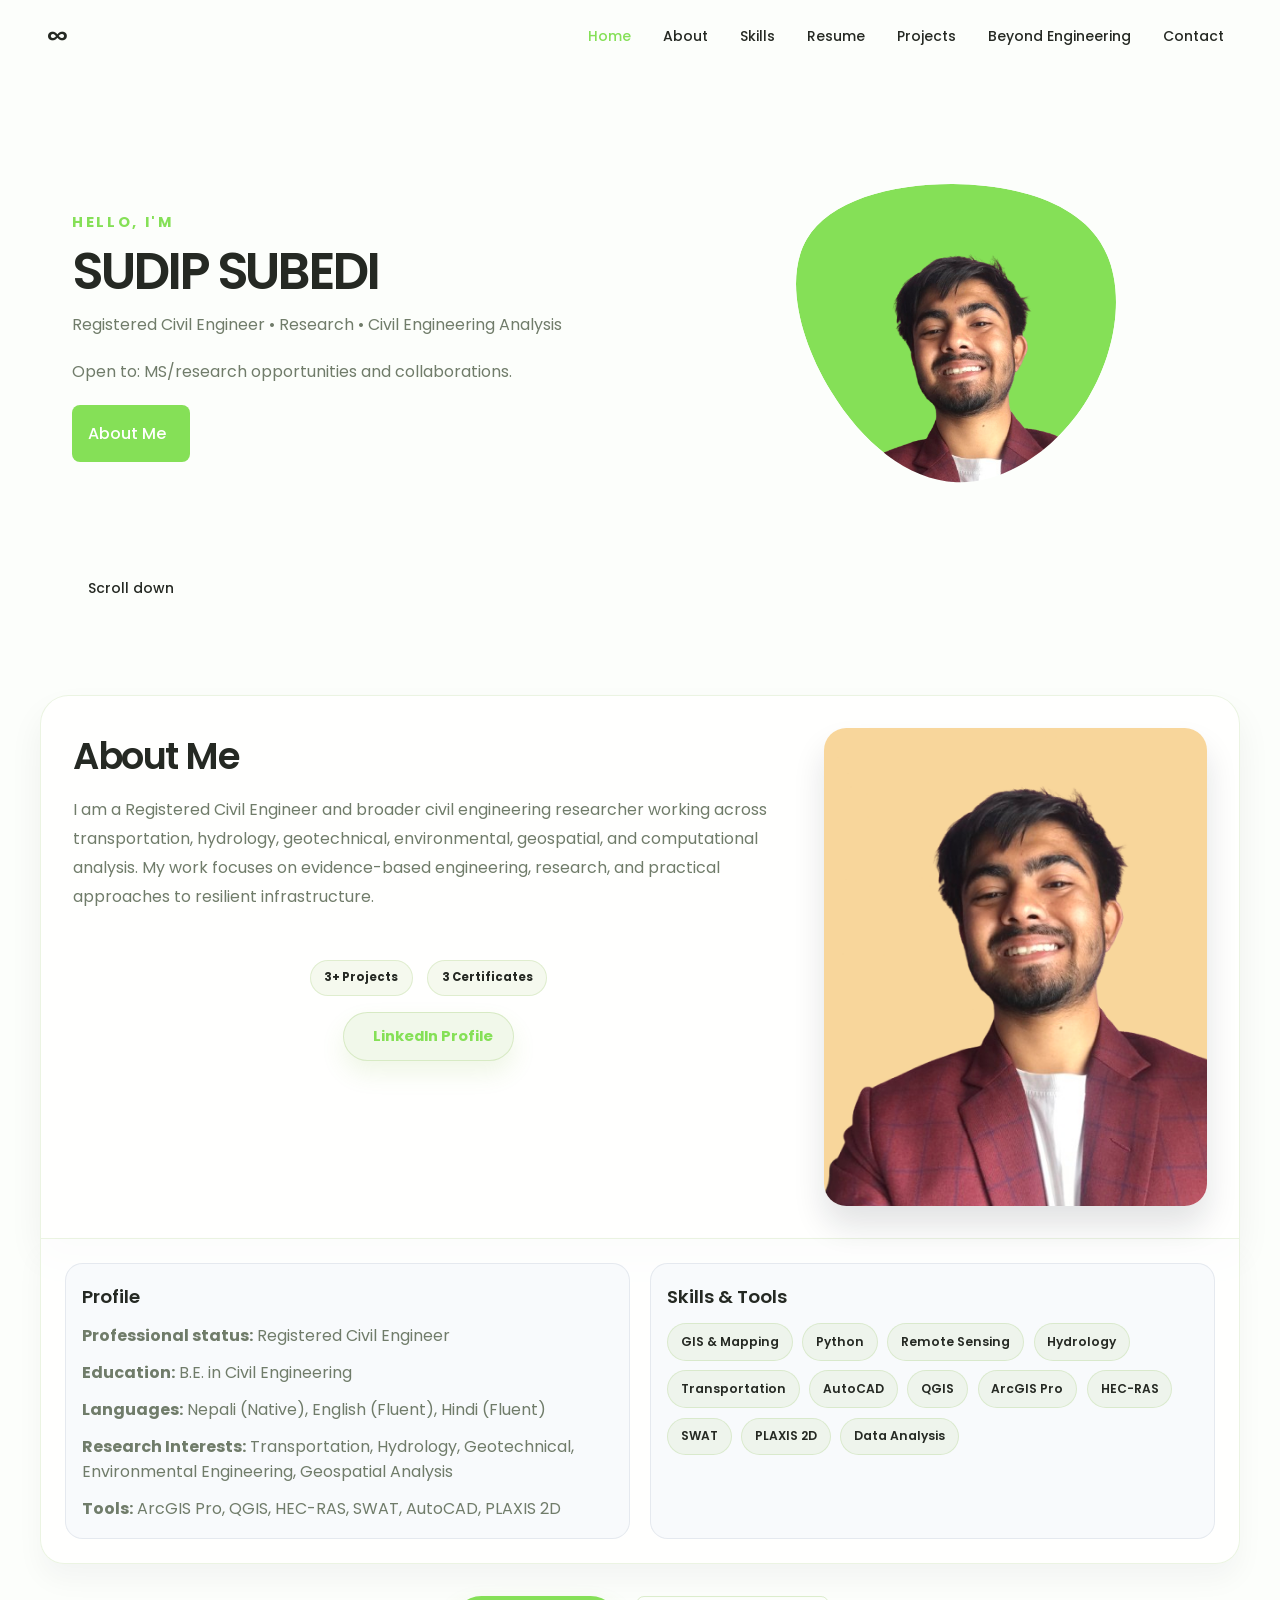
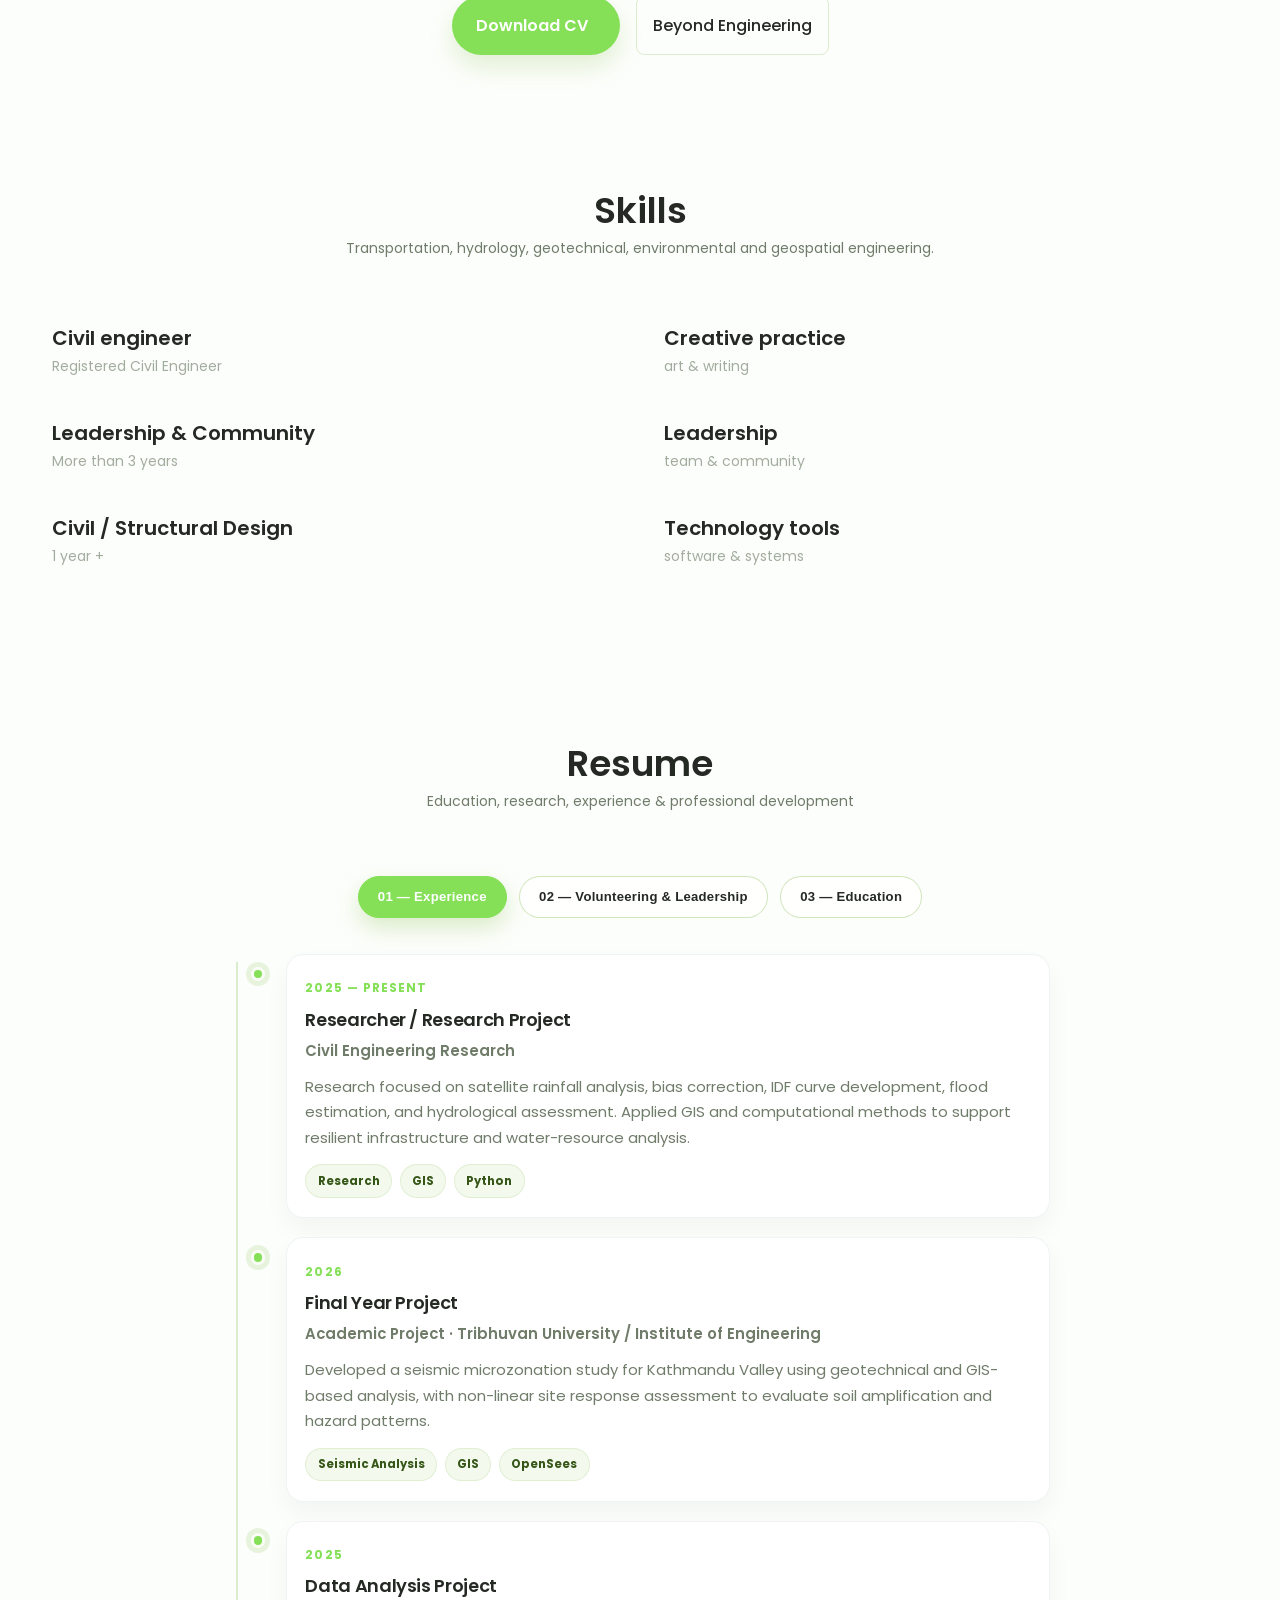
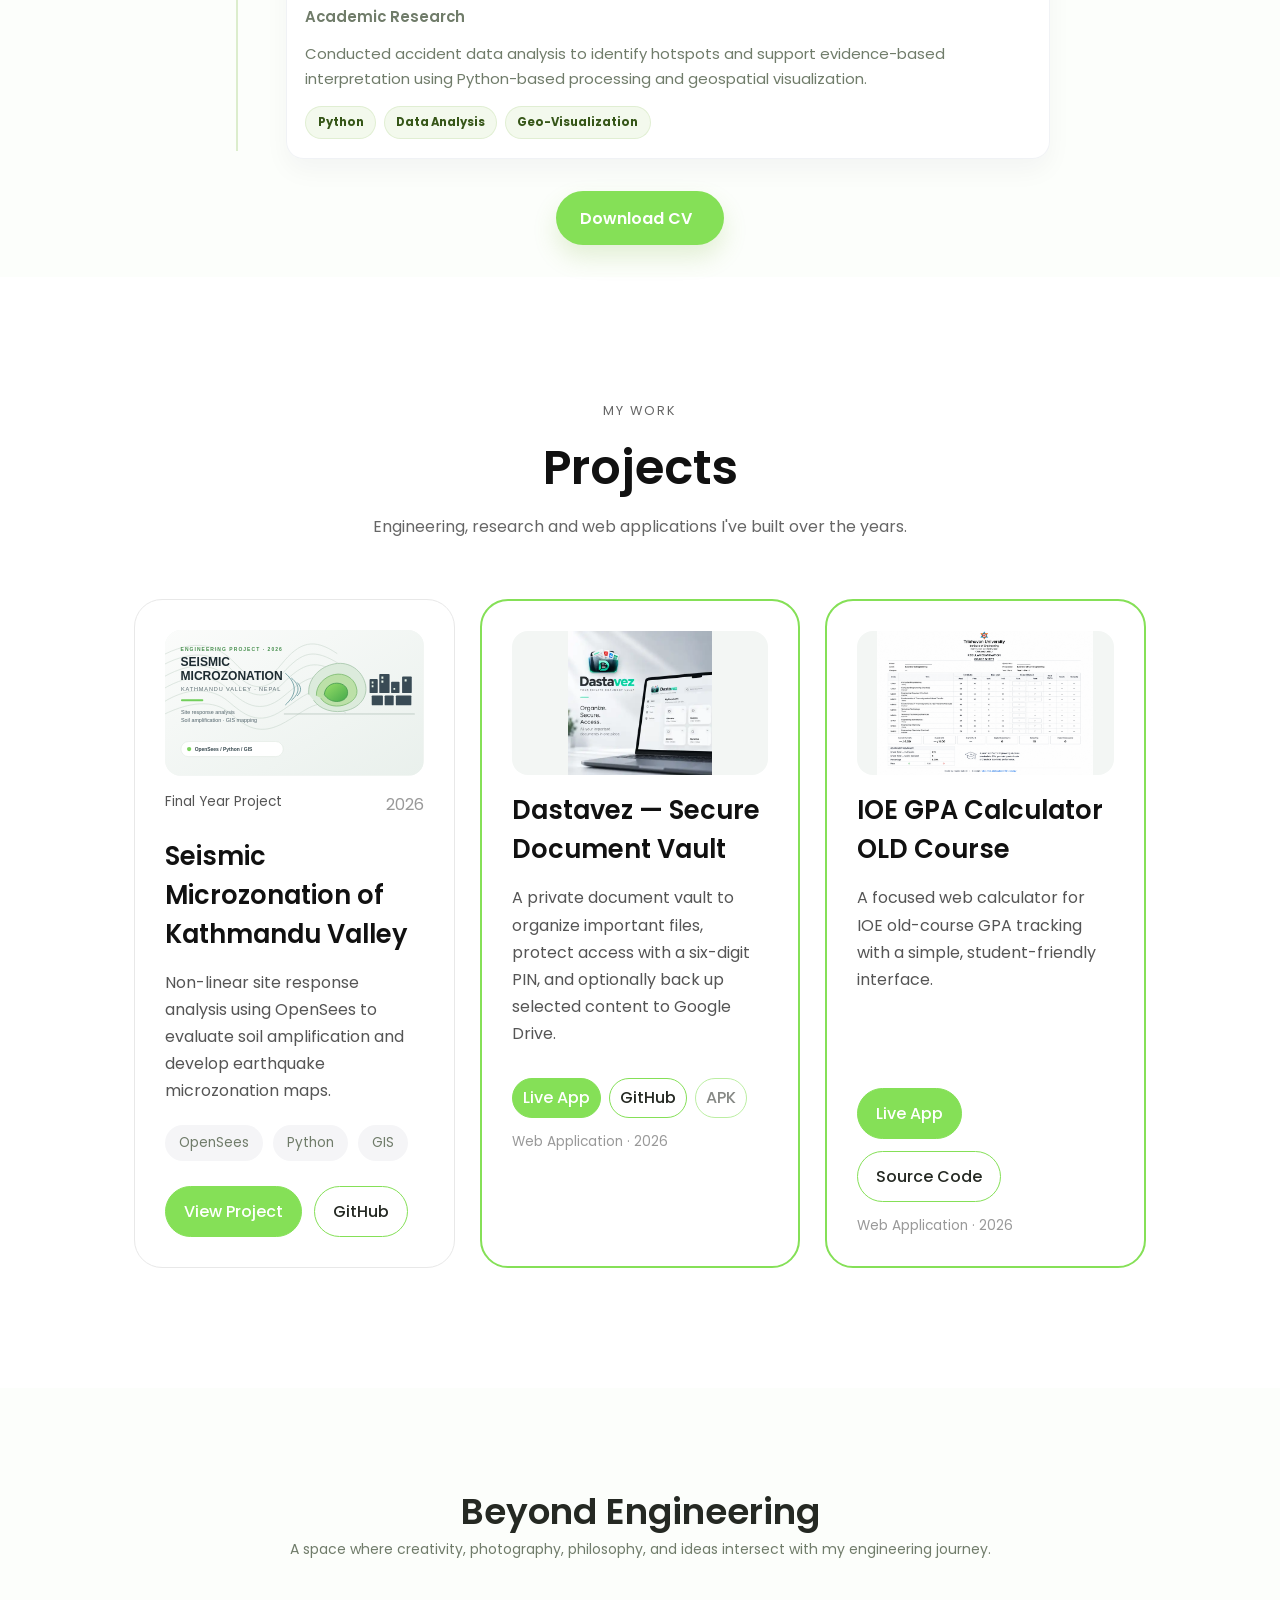
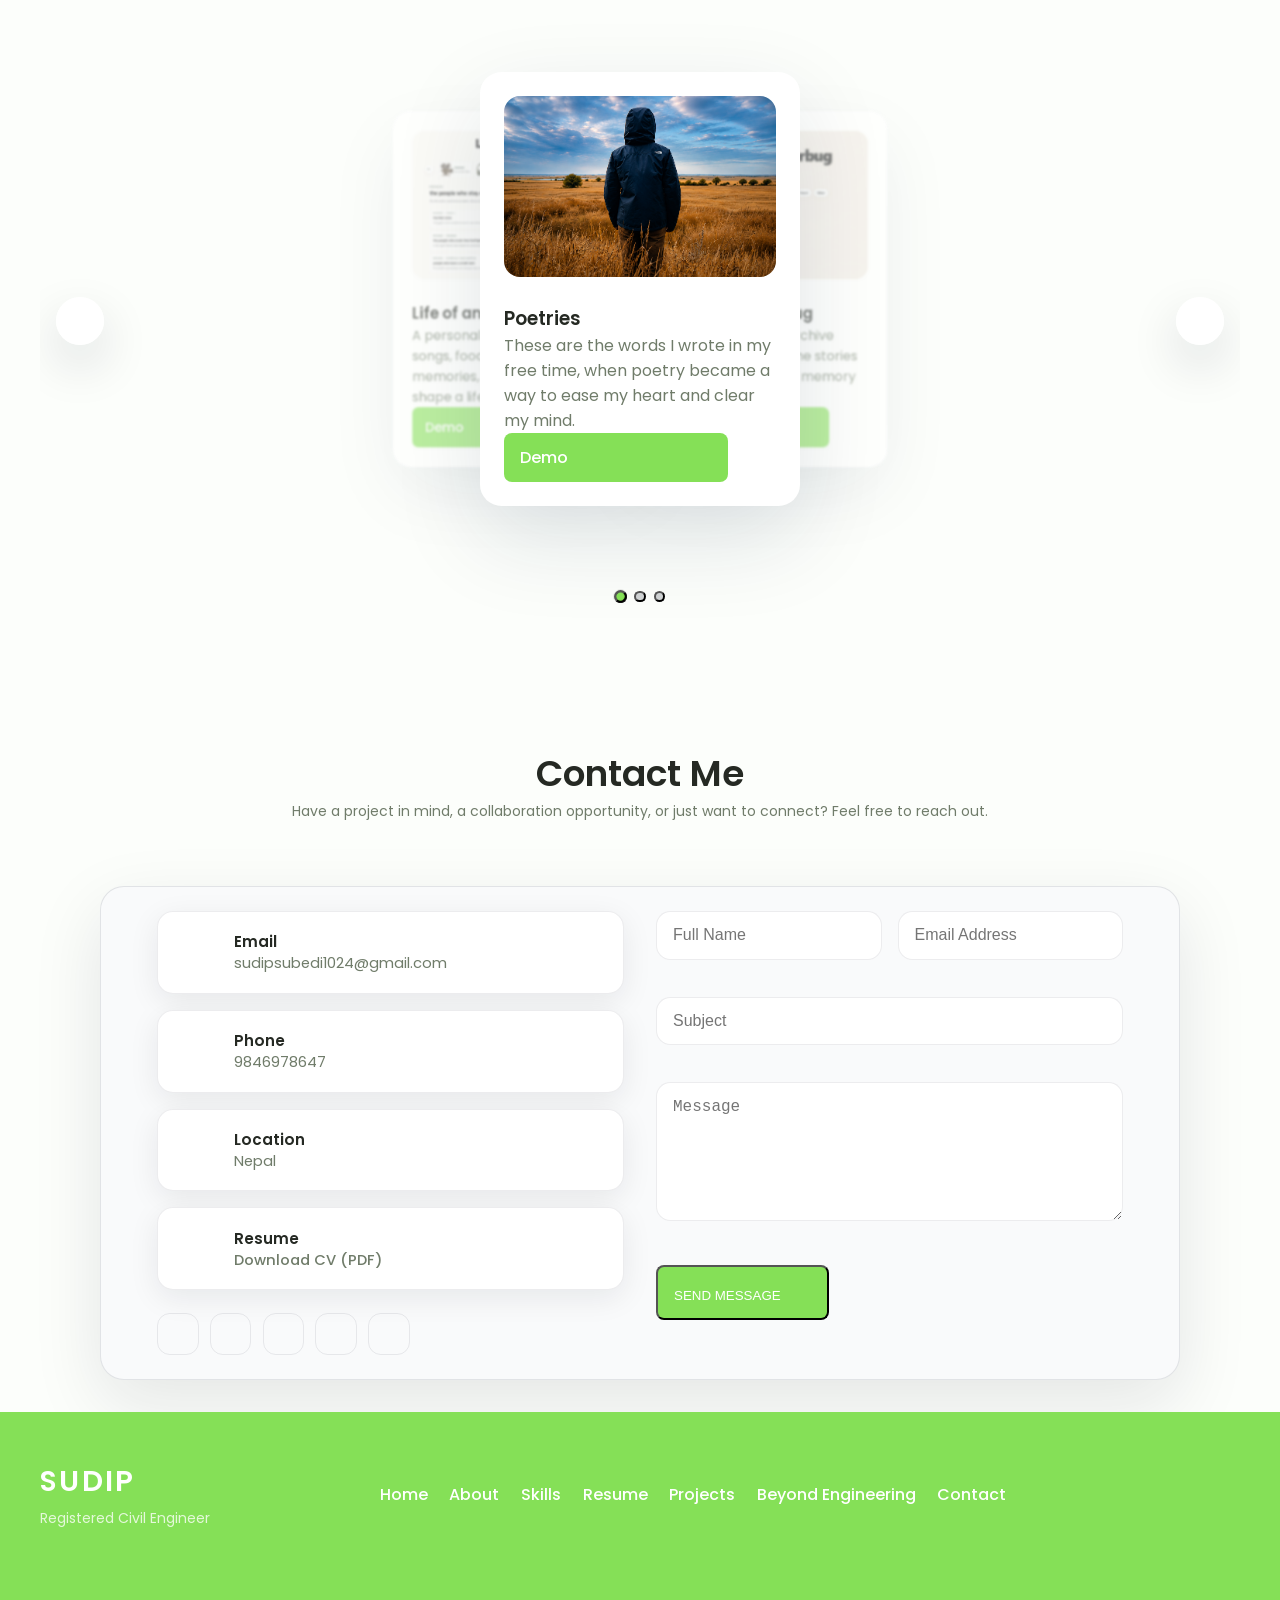
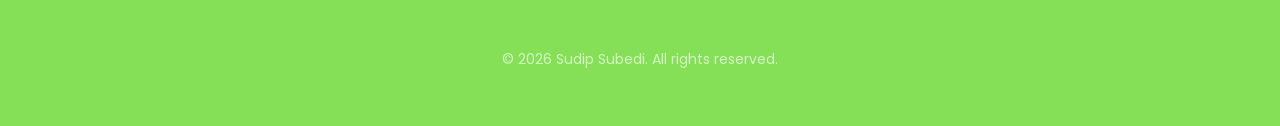
==== commit 2b883078: "Shorten Dastavez APK button label" ====
--- a/index.html
+++ b/index.html
@@ -1071,7 +1071,7 @@
                 <div class="project-links">
                     <a href="https://dastavez.pages.dev/" target="_blank" rel="noopener noreferrer">Live App</a>
                     <a href="https://github.com/sudipsubedii/dastavez" target="_blank" rel="noopener noreferrer">GitHub</a>
-                    <button class="apk-disabled" type="button" disabled aria-disabled="true" title="Android APK is not available yet">APK (Coming Soon)</button>
+                    <button class="apk-disabled" type="button" disabled aria-disabled="true" title="Android APK is not available yet">APK</button>
                 </div>
 
                 <div class="project-meta">Web Application · 2026</div>
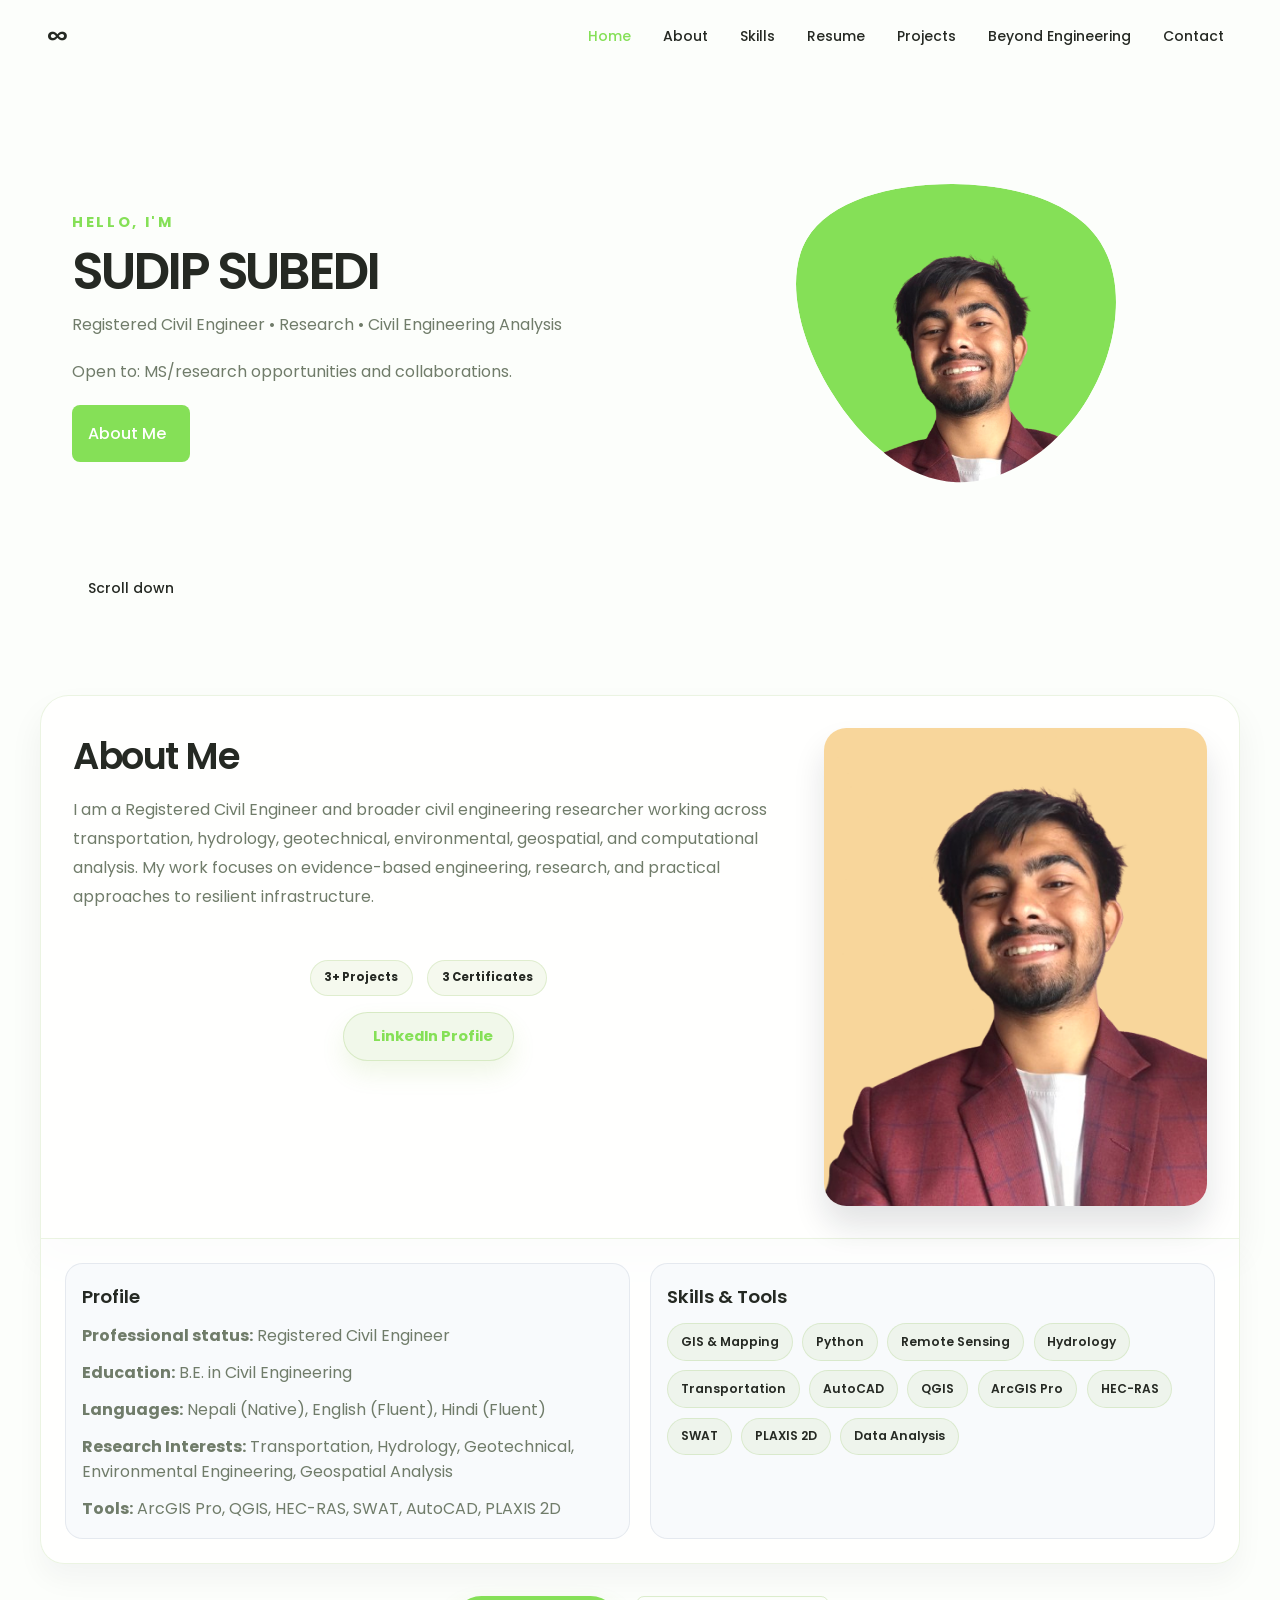
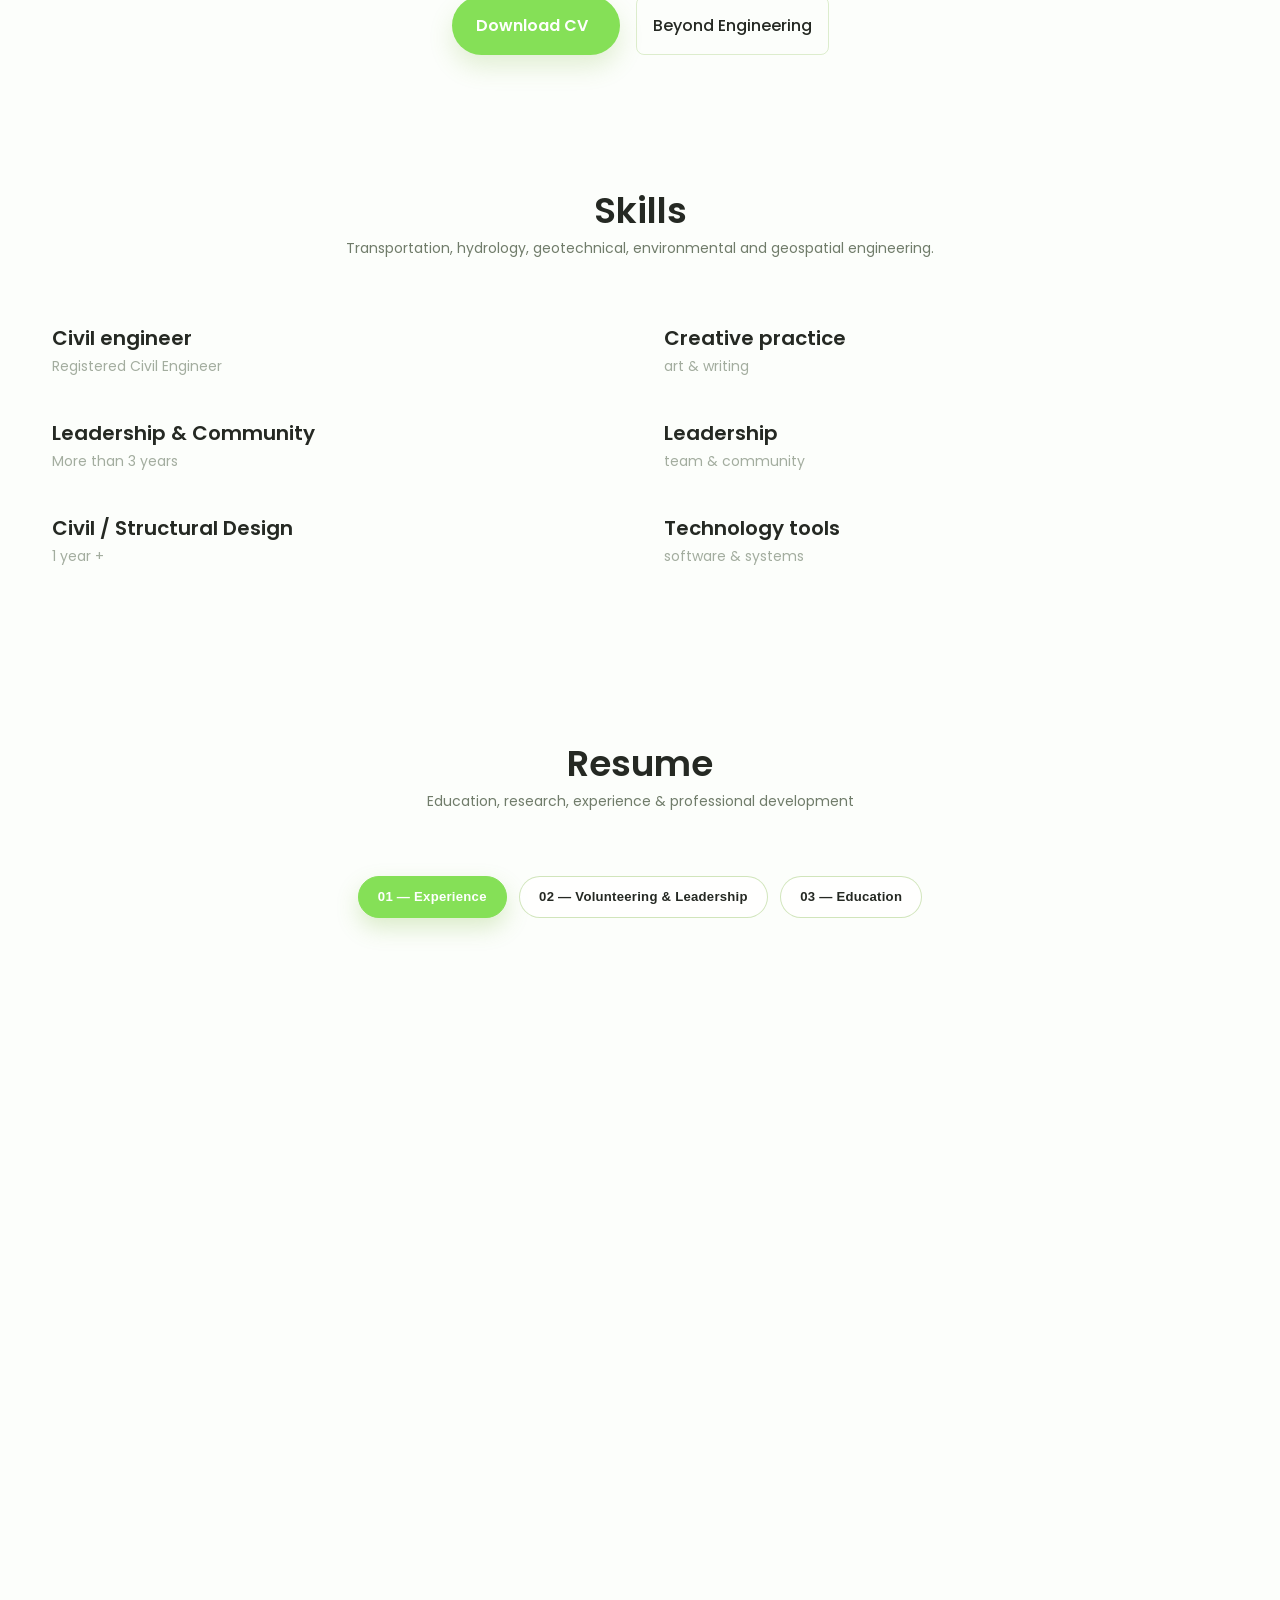
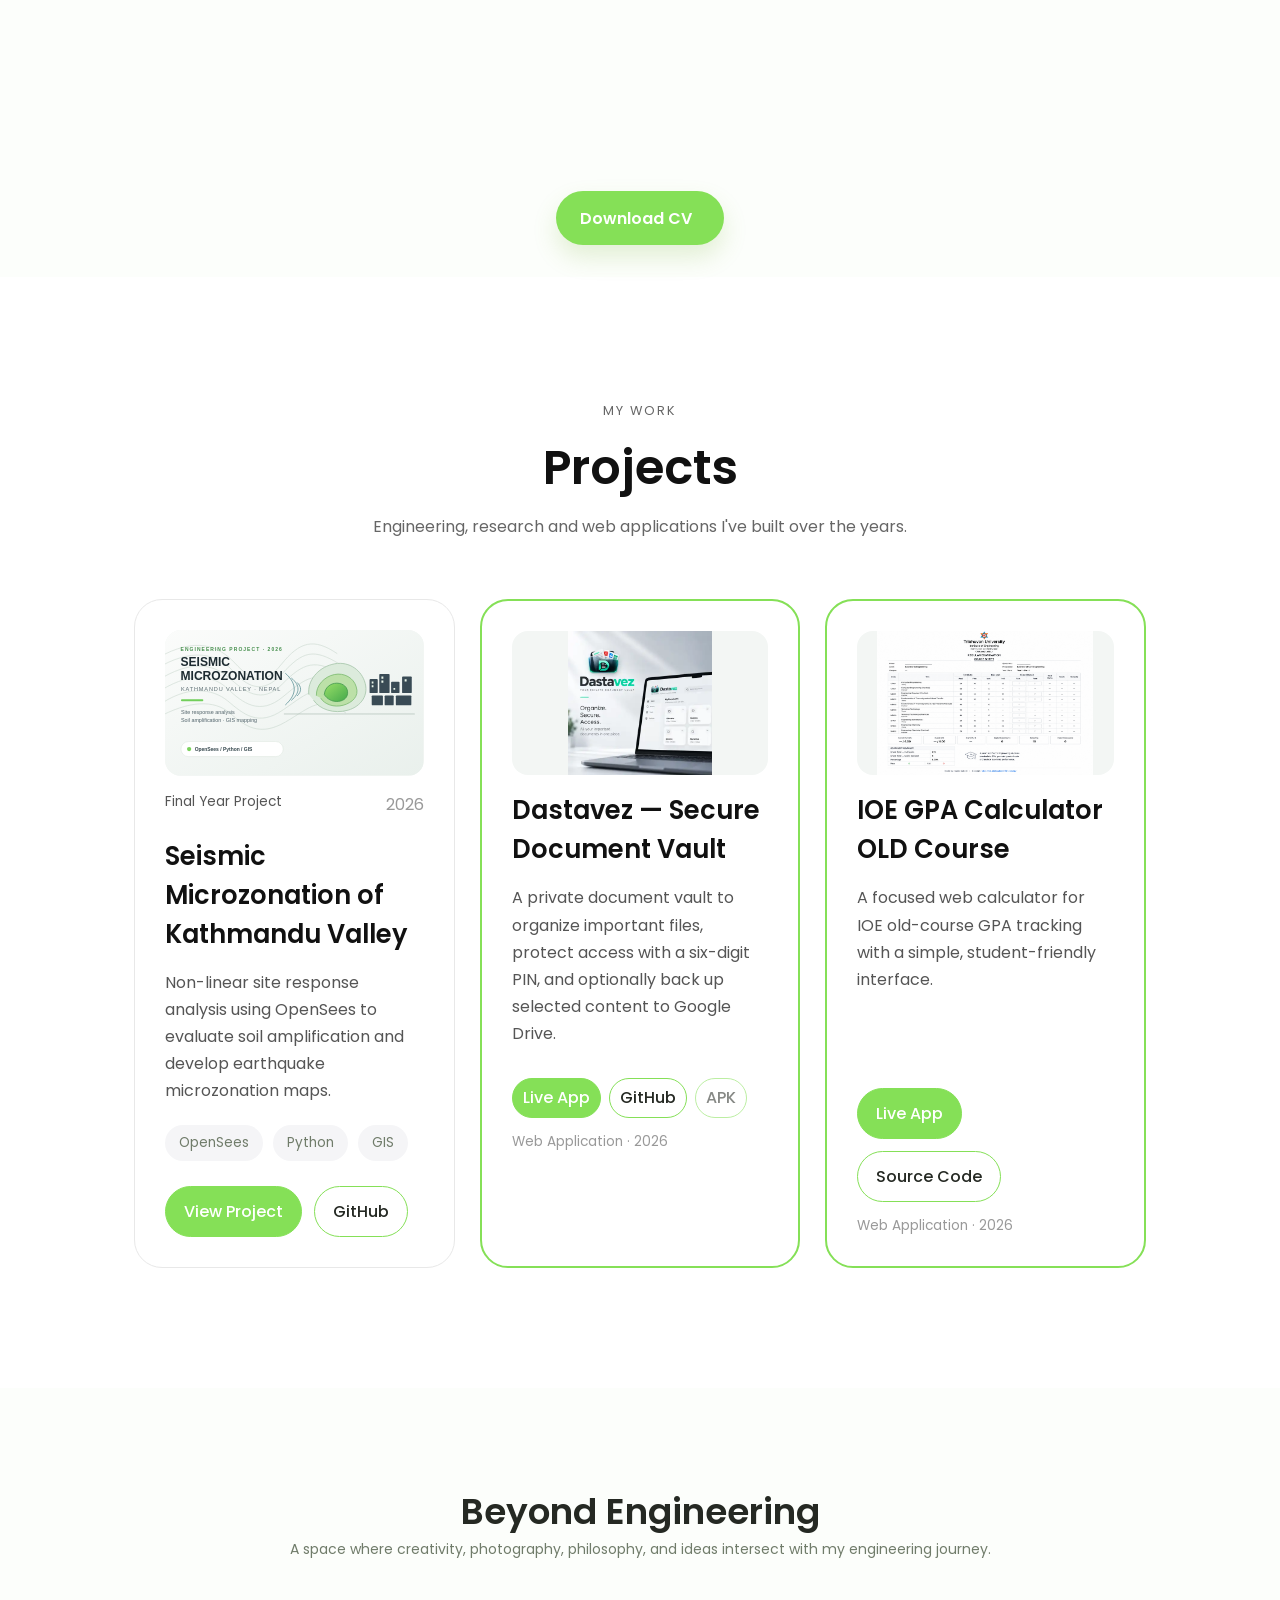
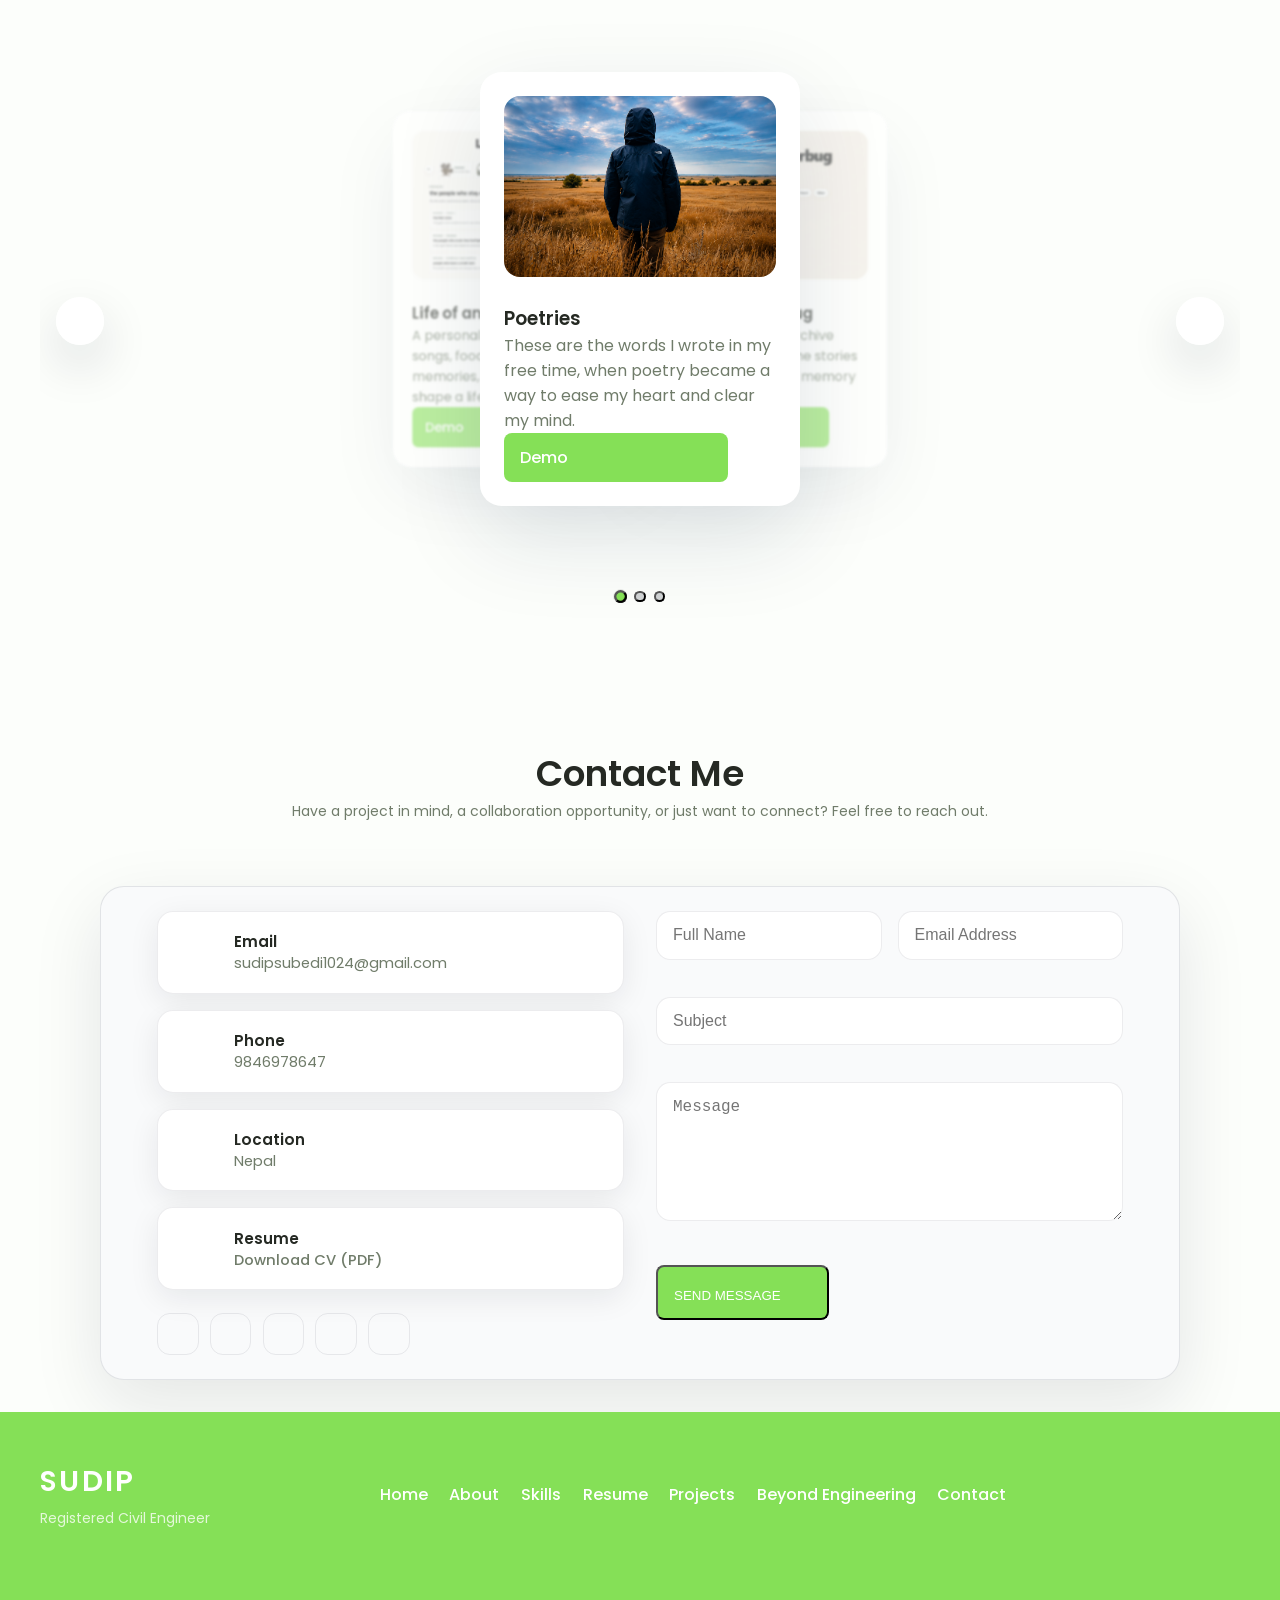
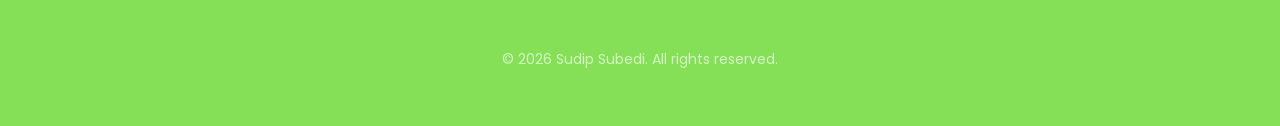
==== commit e5c3b045: "Refresh portfolio stylesheet cache" ====
--- a/index.html
+++ b/index.html
@@ -6,7 +6,7 @@
 <meta content="width=device-width, initial-scale=1.0" name="viewport"/>
 <link href="https://unicons.iconscout.com/release/v4.0.0/css/line.css" rel="stylesheet"/>
 <link href="assets/css/swiper-bundle.min.css" rel="stylesheet"/>
-<link href="styles.css?v=20261007" rel="stylesheet"/>
+<link href="styles.css?v=20261010-align" rel="stylesheet"/>
 
 <link href="img/infinity-favicon-v2.svg" rel="icon" type="image/svg+xml">
 <script>
@@ -195,22 +195,39 @@
         margin-bottom: 1em !important;
       }
 
-      /* Keep Live App, GitHub and the disabled APK button on one line.
-         Text uses the same inherited size; only horizontal padding is reduced. */
+      /* Force all Dastavez actions into one non-wrapping three-column row. */
       .project-card.dastavez-project .project-links {
-        display: flex;
-        flex-wrap: nowrap;
+        display: grid !important;
+        grid-template-columns: max-content max-content max-content !important;
+        grid-auto-flow: column !important;
+        flex-wrap: nowrap !important;
         align-items: center;
-        gap: 8px;
+        justify-content: start;
+        justify-items: start;
+        gap: 8px !important;
+        width: max-content;
+        max-width: 100%;
+        white-space: nowrap !important;
       }
 
       .project-card.dastavez-project .project-links a,
       .project-card.dastavez-project .project-links .apk-disabled {
-        flex: 0 0 auto;
+        display: inline-flex !important;
+        align-items: center;
+        justify-content: center;
+        width: max-content !important;
+        min-width: 0 !important;
+        max-width: none !important;
         padding: 9px 10px !important;
+        margin: 0 !important;
         font-size: inherit !important;
         line-height: 1.25;
-        white-space: nowrap;
+        white-space: nowrap !important;
+      }
+
+      .project-card.dastavez-project .project-links .apk-disabled {
+        opacity: .55;
+        cursor: not-allowed;
       }
 
       @media (max-width: 600px) {
@@ -219,12 +236,13 @@
         }
 
         .project-card.dastavez-project .project-links {
-          gap: 6px;
+          gap: 5px !important;
         }
 
         .project-card.dastavez-project .project-links a,
         .project-card.dastavez-project .project-links .apk-disabled {
-          padding: 8px 8px !important;
+          padding: 8px 7px !important;
+          font-size: inherit !important;
         }
       }
 
--- a/styles.css
+++ b/styles.css
@@ -2741,7 +2741,7 @@
 }
 
 .project-card:hover{
-    transform:translateY(-8px);
+    transform:translateY(0);
     box-shadow:
     0 20px 50px rgba(0,0,0,.08);
 }
@@ -2847,7 +2847,7 @@
 }
 
 body.dark-theme .project-card:hover {
-    transform: translateY(-8px);
+    transform: translateY(0);
     box-shadow: 0 24px 60px var(--dark-shadow);
 }
 
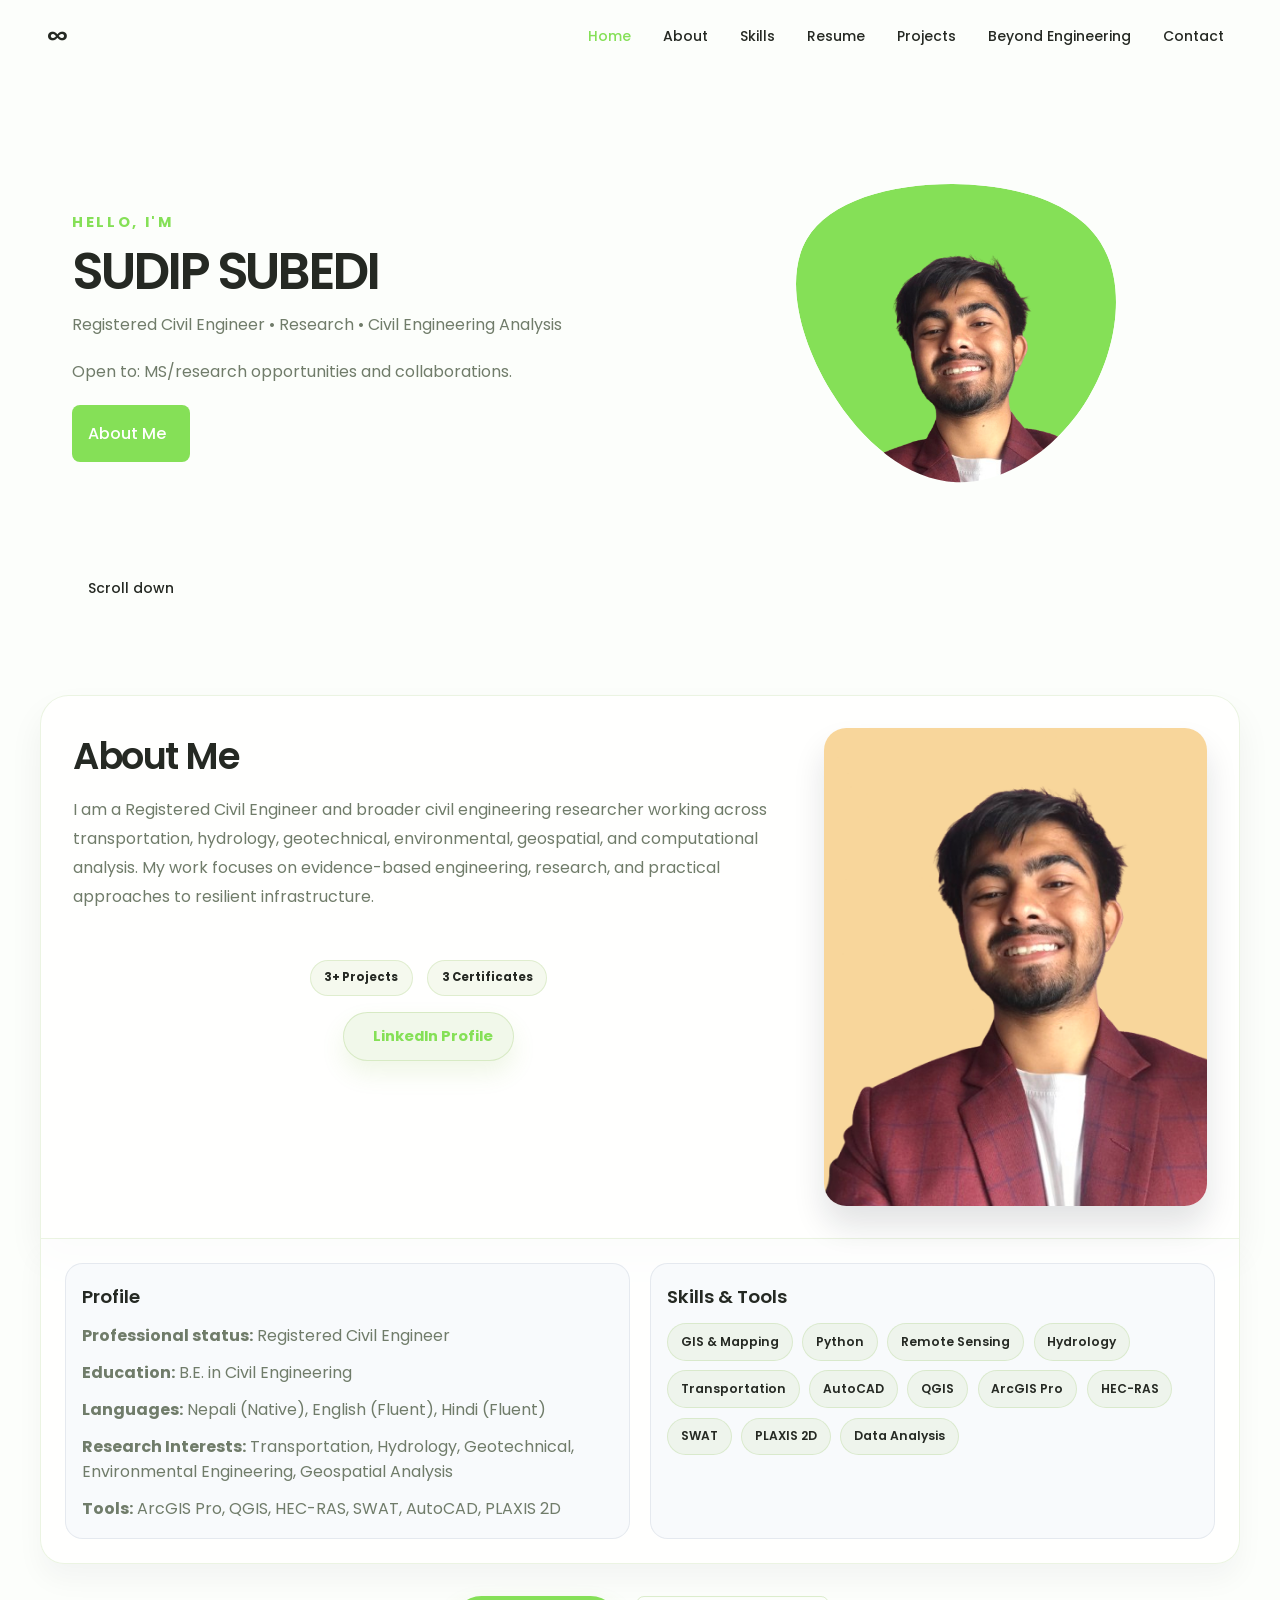
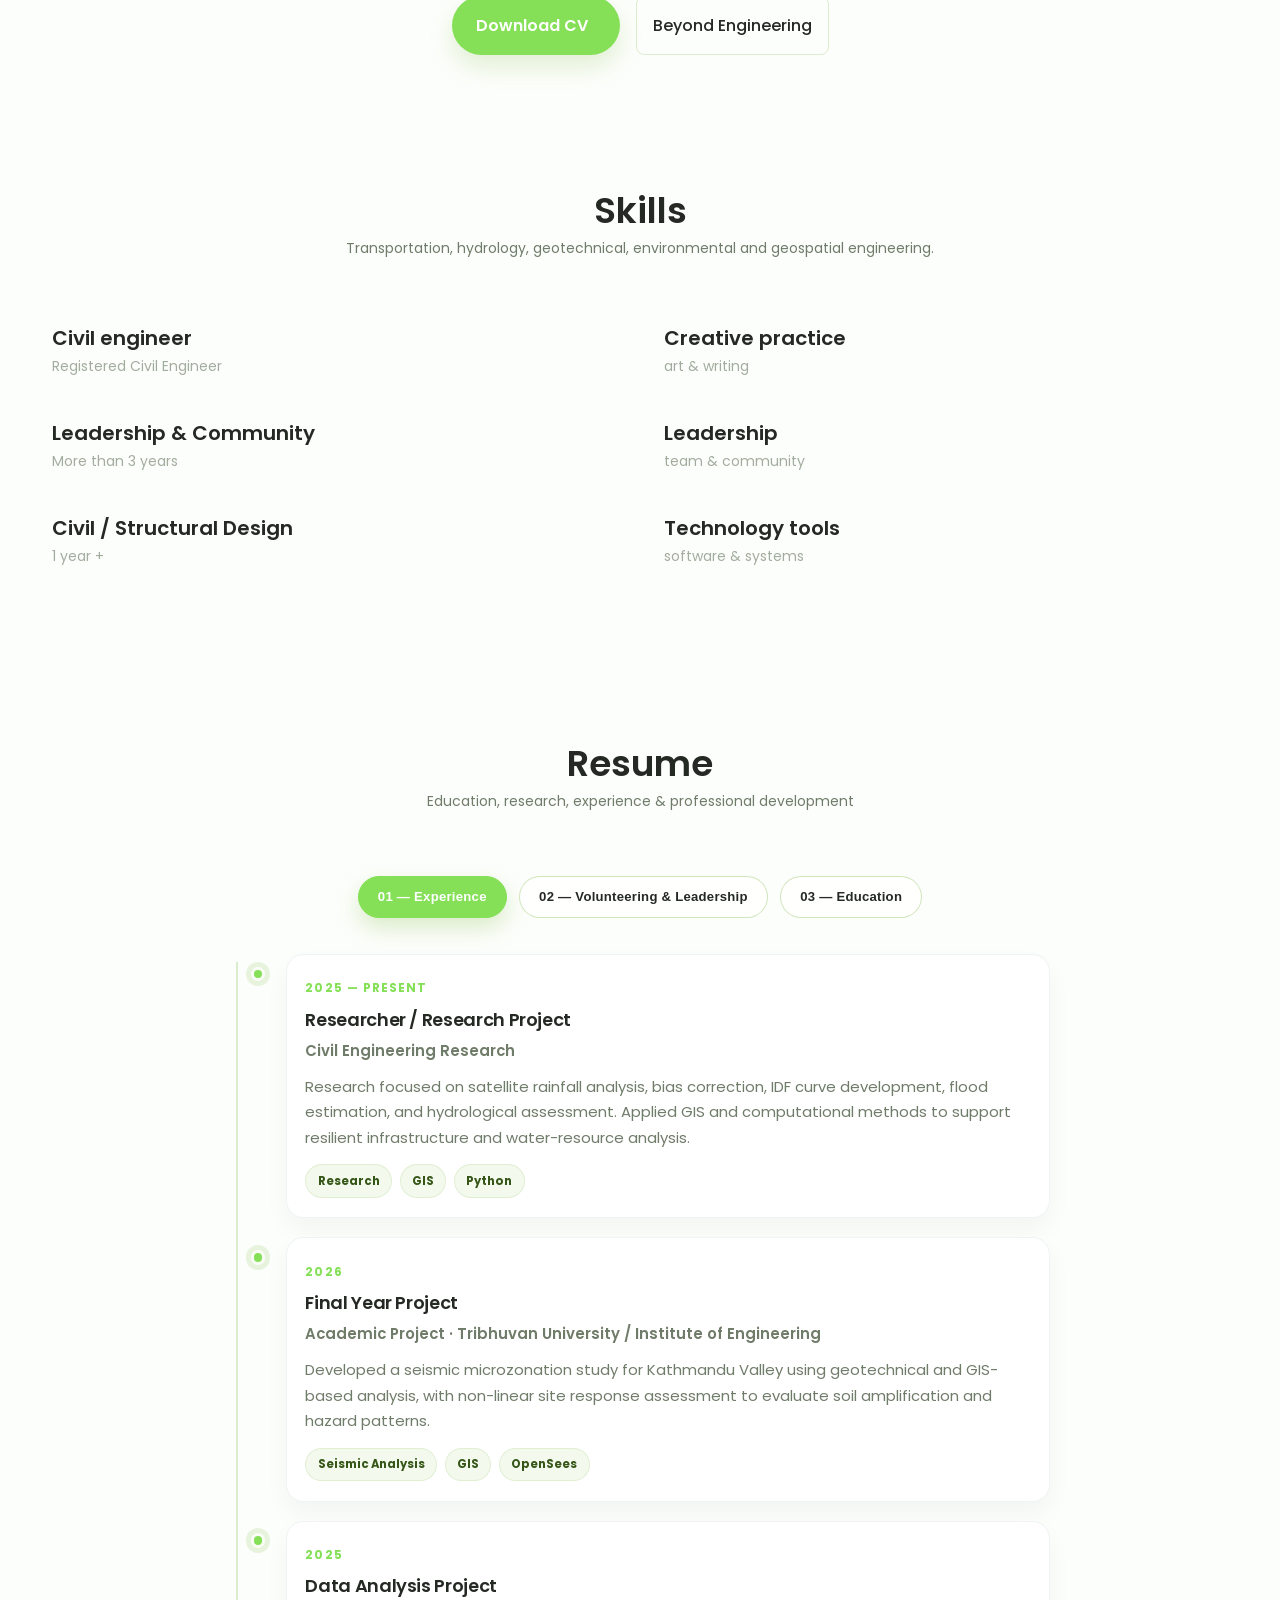
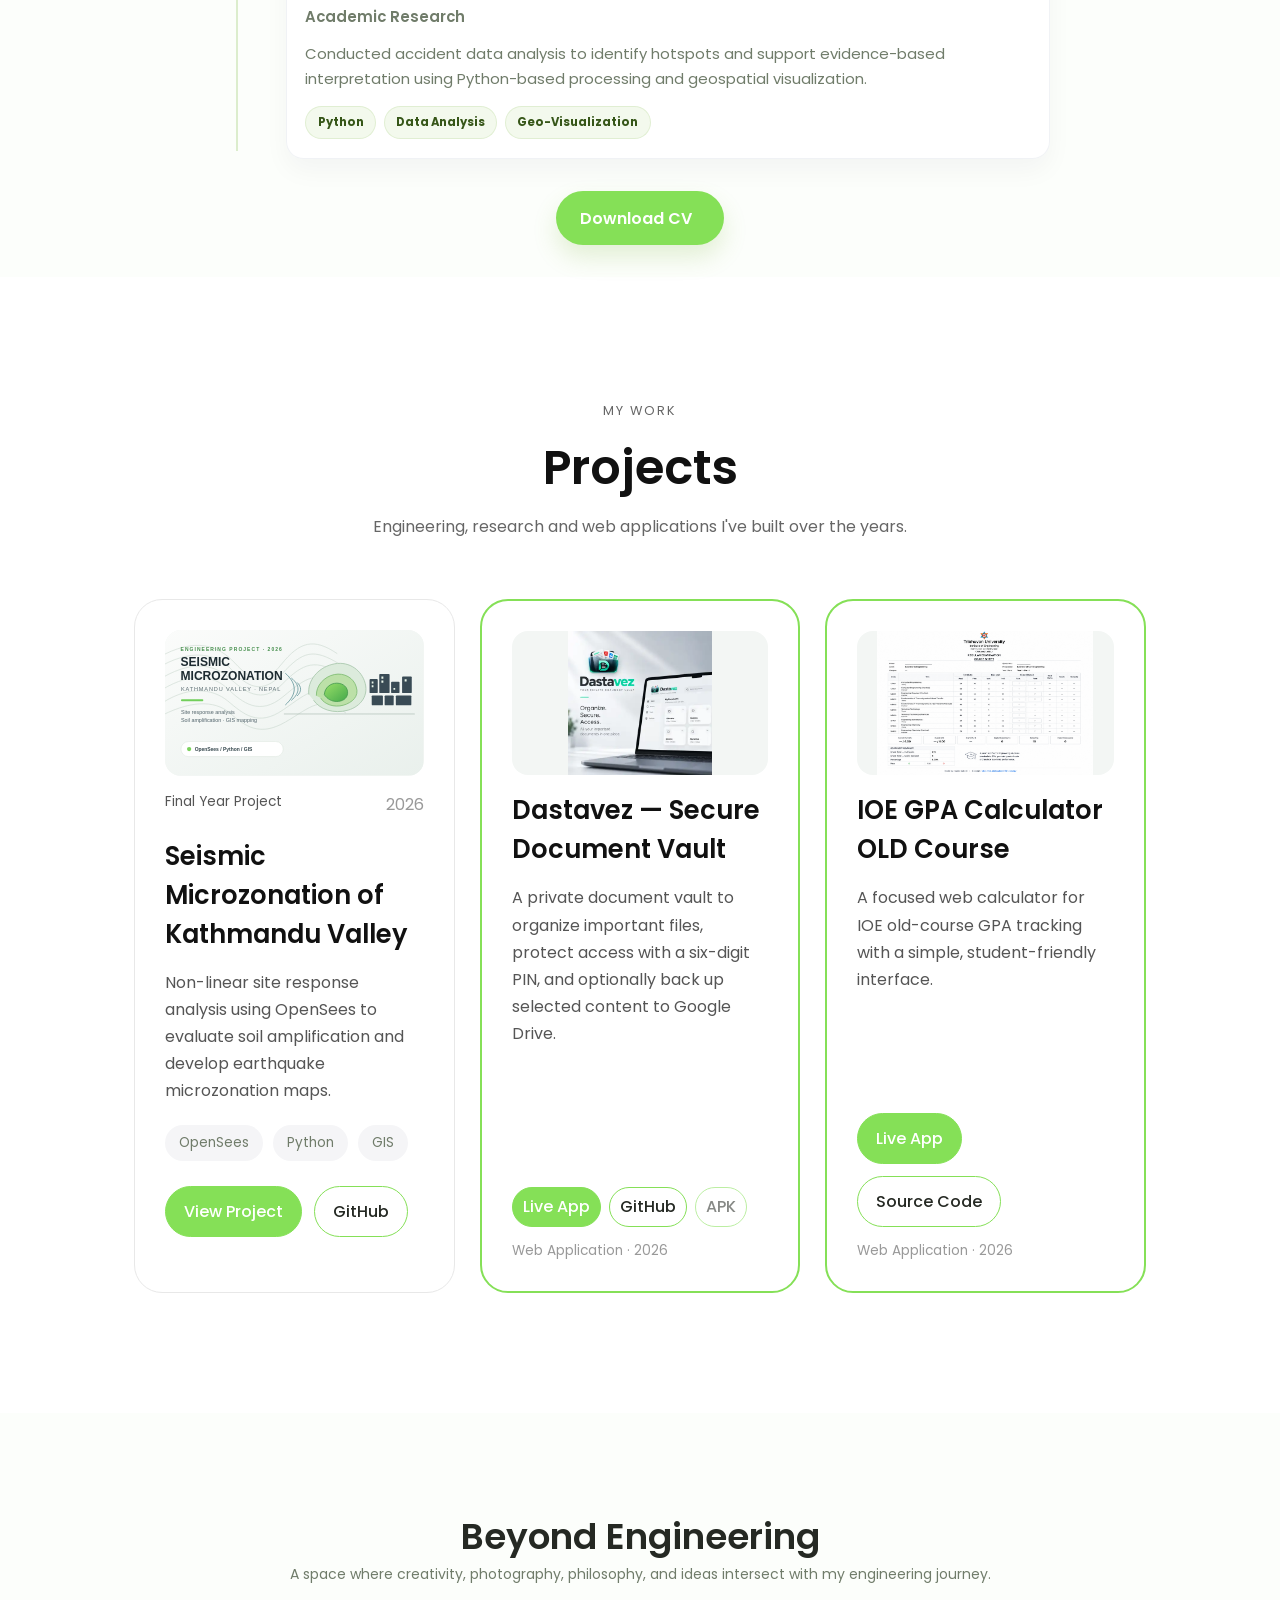
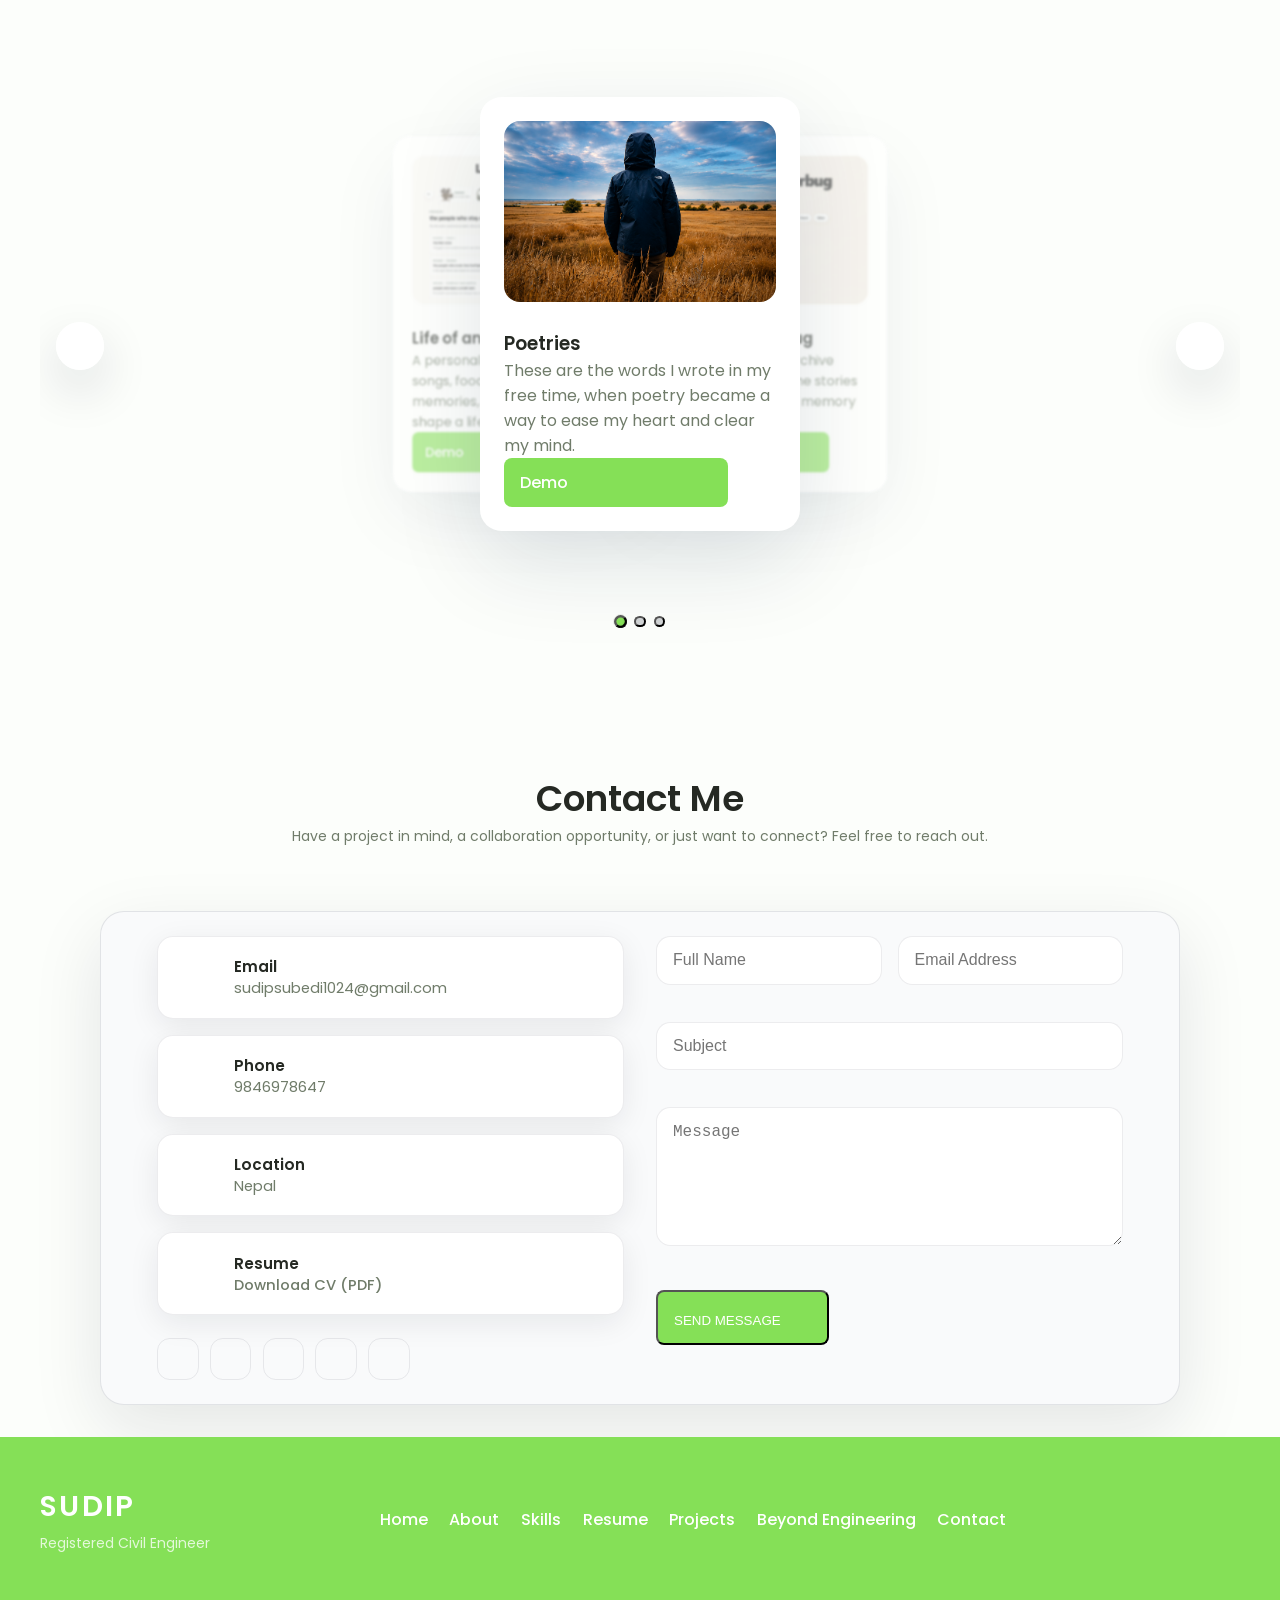
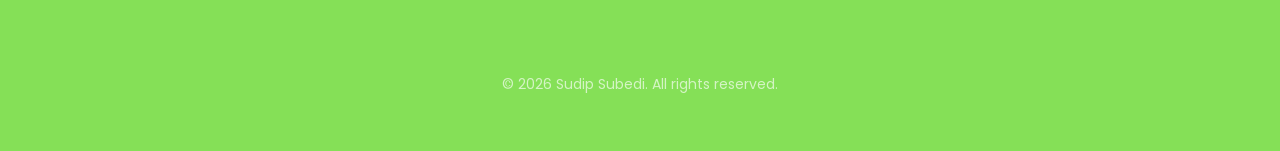
==== commit 6f4fb133: "Align action buttons across all three project cards" ====
--- a/index.html
+++ b/index.html
@@ -195,8 +195,19 @@
         margin-bottom: 1em !important;
       }
 
+      /* Consistent footer spacing keeps all project action rows on one baseline. */
+      .projects-grid > .project-card .project-links {
+        margin-top: auto !important;
+      }
+
+      .project-card .project-meta-placeholder {
+        visibility: hidden !important;
+        pointer-events: none;
+      }
+
       /* Force all Dastavez actions into one non-wrapping three-column row. */
       .project-card.dastavez-project .project-links {
+        margin-top: auto !important;
         display: grid !important;
         grid-template-columns: max-content max-content max-content !important;
         grid-auto-flow: column !important;
@@ -1066,6 +1077,7 @@
                     <a href="#">View Project</a>
                     <a href="#">GitHub</a>
                 </div>
+                <div class="project-meta project-meta-placeholder" aria-hidden="true">Web Application · 2026</div>
             </div>
 
             <div class="project-card featured dastavez-project">
